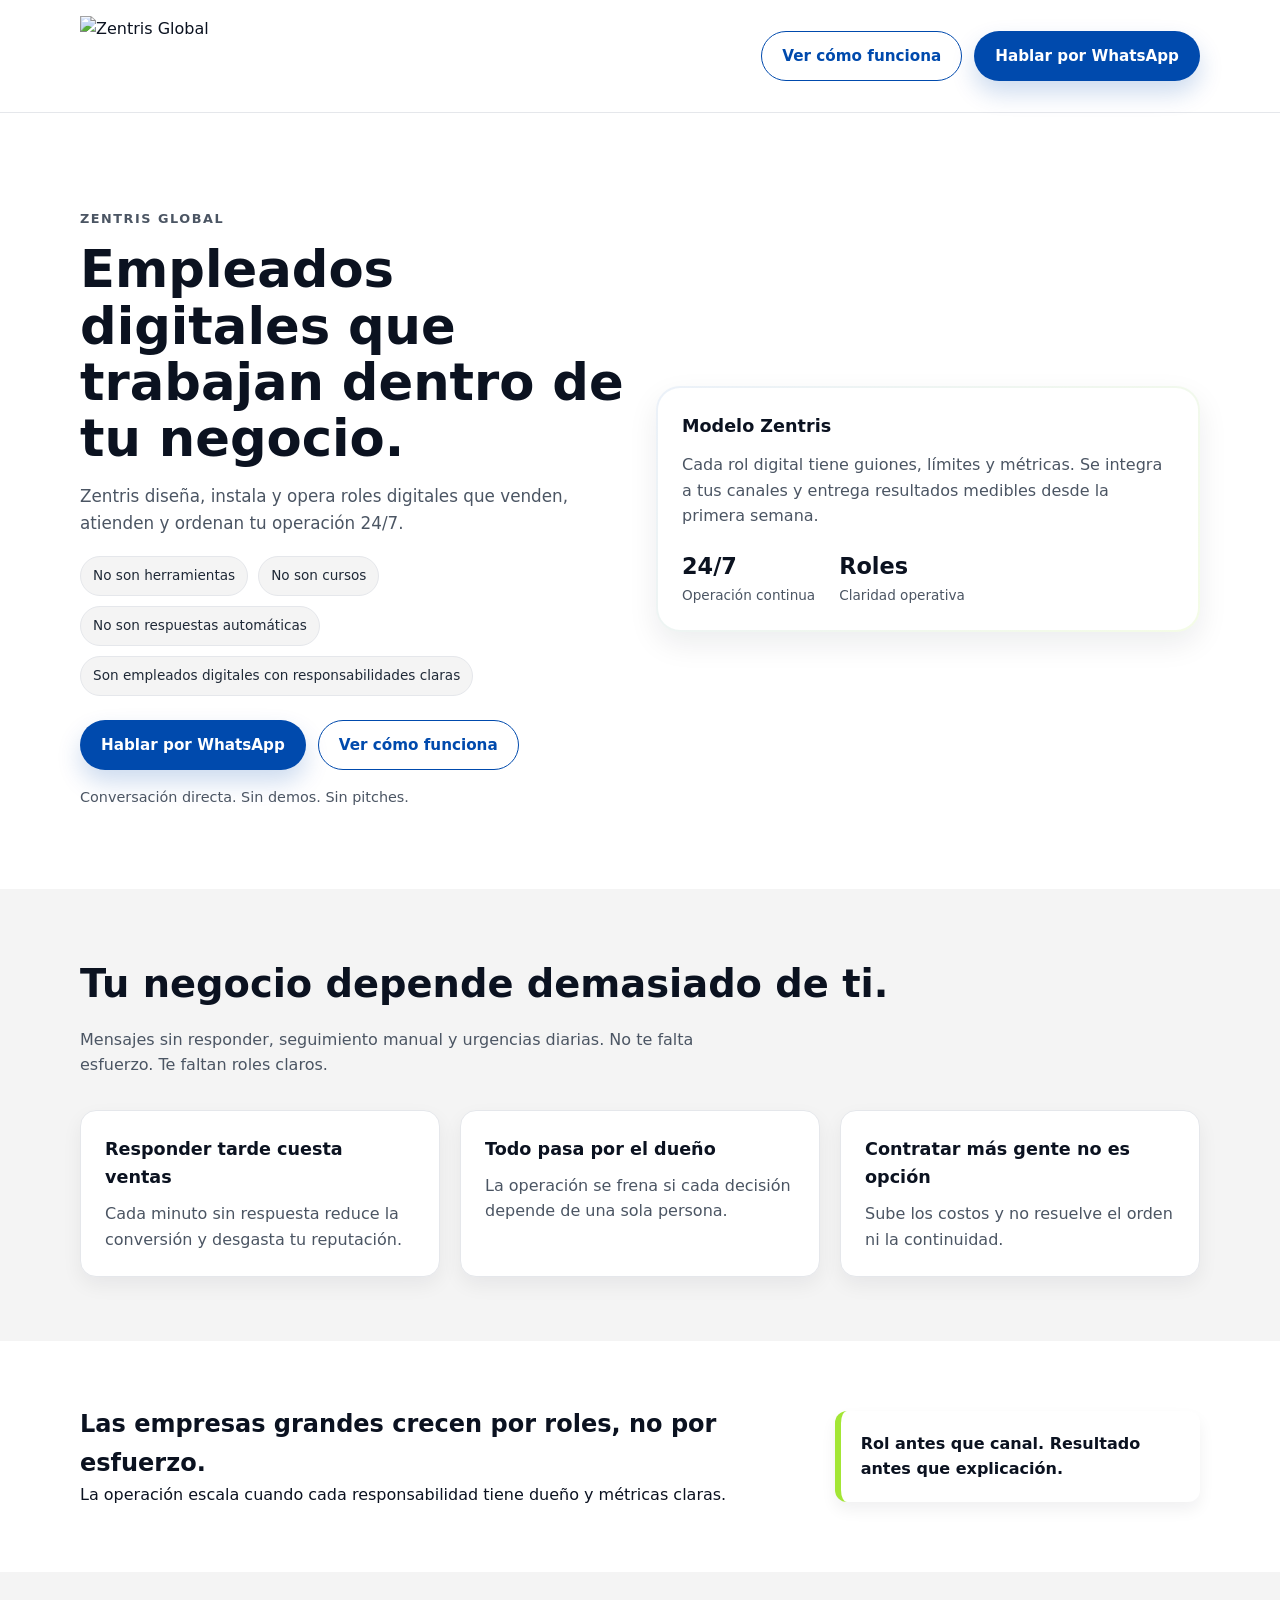
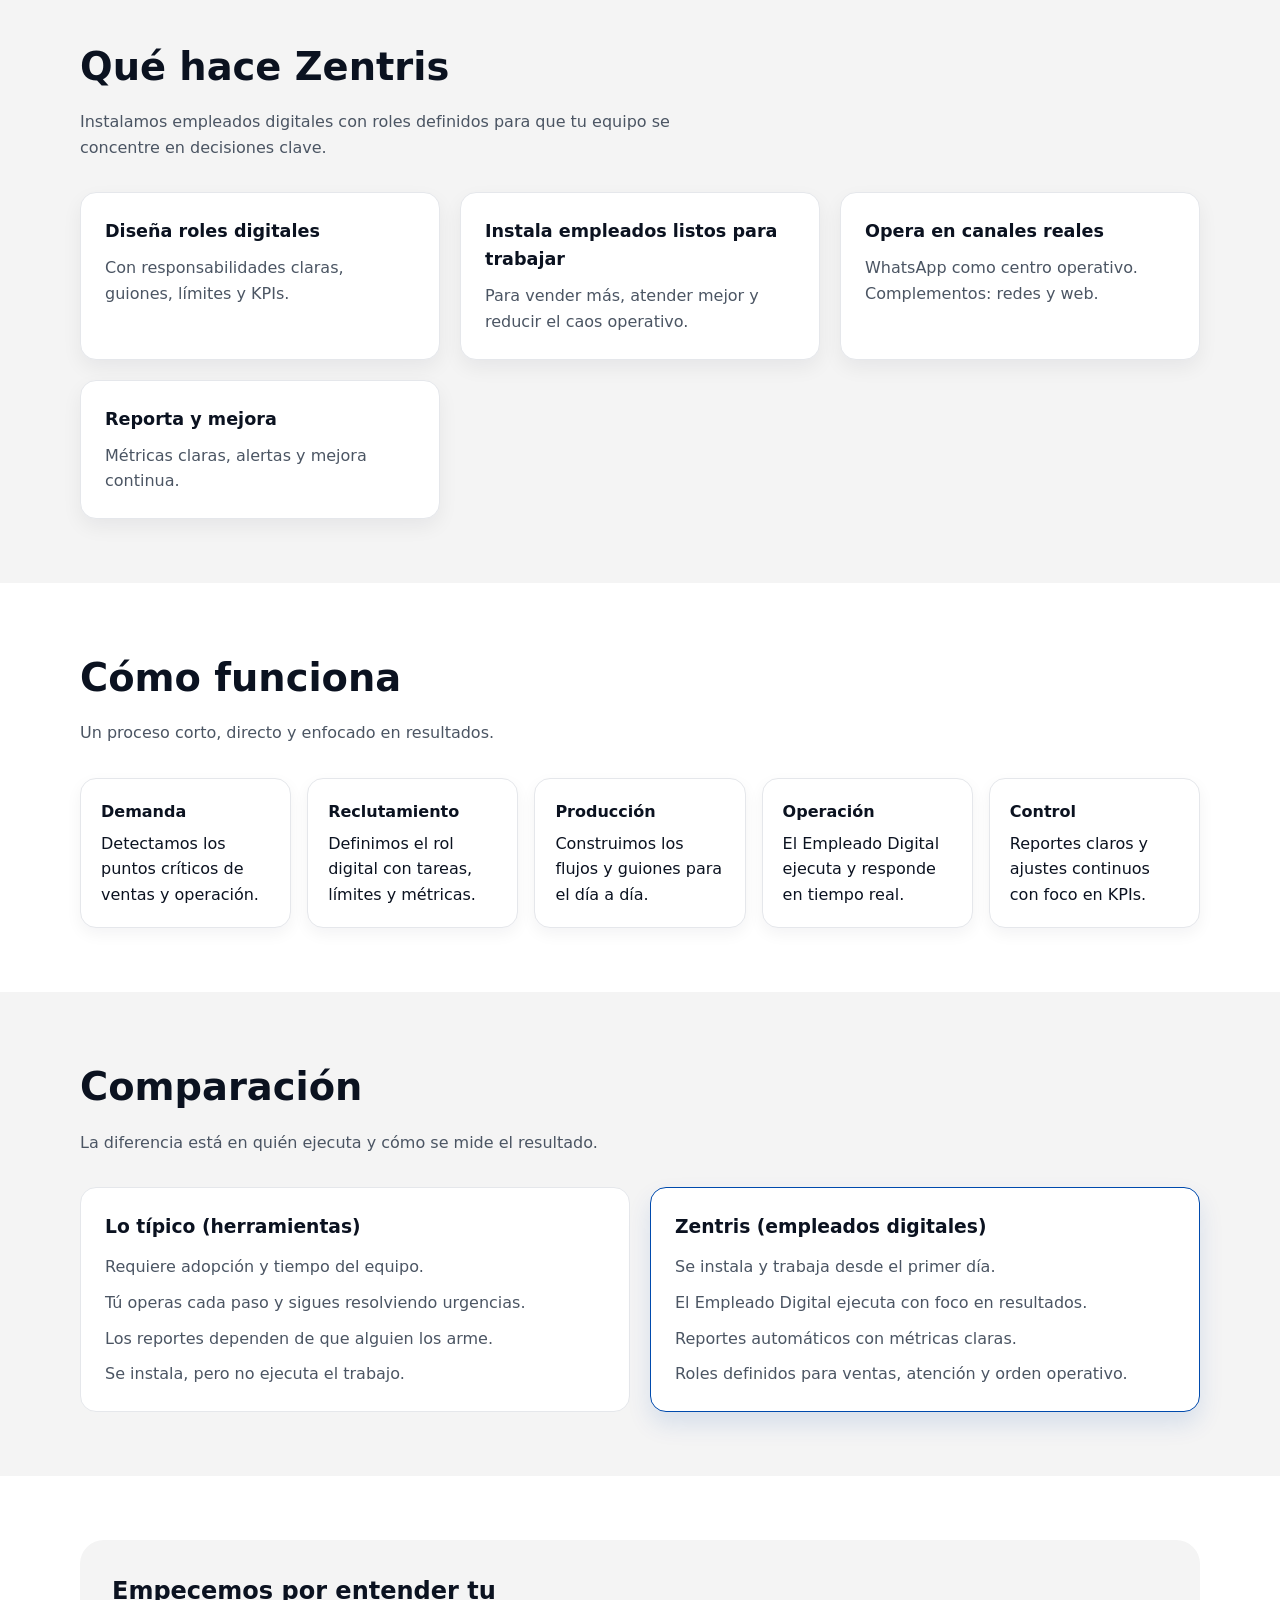
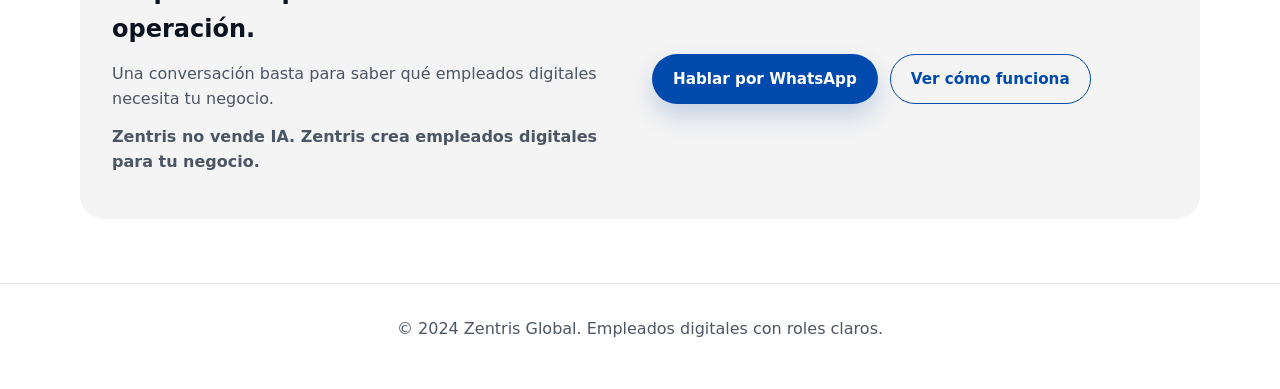
==== index.html @ ab5d2648 "Update Zentris Global logo" ====
<!DOCTYPE html>
<html lang="es">
<head>
  <meta charset="UTF-8" />
  <meta name="viewport" content="width=device-width, initial-scale=1" />
  <title>Zentris Global | Empleados digitales</title>
  <meta name="description" content="Zentris diseña, instala y opera empleados digitales con roles claros para vender, atender y ordenar tu operación." />
  <link rel="stylesheet" href="styles.css" />
</head>
<body>
  <header class="site-header">
    <div class="container header-inner">
      <a class="logo" href="#inicio" aria-label="Zentris Global">
        <img src="https://images.squarespace-cdn.com/content/67db47003b2759638a853168/6c1f1d40-27ed-4848-a0f7-2e9f02a9fe58/20250604_2045_Logotipo+Zentris+Global_simple_compose_01jwyzmycxfzzb3sx4z9j190cg.png?content-type=image%2Fpng" alt="Zentris Global" />
      </a>
      <nav class="header-actions" aria-label="Acciones principales">
        <a class="btn btn-outline" href="#flujo">Ver cómo funciona</a>
        <a class="btn btn-primary" href="https://wa.me/525645741746" target="_blank" rel="noreferrer">Hablar por WhatsApp</a>
      </nav>
    </div>
  </header>

  <main id="inicio">
    <section class="hero">
      <div class="container hero-grid">
        <div class="hero-copy">
          <p class="eyebrow">Zentris Global</p>
          <h1>Empleados digitales que trabajan dentro de tu negocio.</h1>
          <p class="lead">Zentris diseña, instala y opera roles digitales que venden, atienden y ordenan tu operación 24/7.</p>
          <div class="pill-group" role="list">
            <span class="pill" role="listitem">No son herramientas</span>
            <span class="pill" role="listitem">No son cursos</span>
            <span class="pill" role="listitem">No son respuestas automáticas</span>
            <span class="pill" role="listitem">Son empleados digitales con responsabilidades claras</span>
          </div>
          <div class="hero-actions">
            <a class="btn btn-primary" href="https://wa.me/525645741746" target="_blank" rel="noreferrer">Hablar por WhatsApp</a>
            <a class="btn btn-outline" href="#flujo">Ver cómo funciona</a>
          </div>
          <p class="micro">Conversación directa. Sin demos. Sin pitches.</p>
        </div>
        <div class="hero-card" aria-hidden="true">
          <div class="hero-card-inner">
            <p class="hero-card-title">Modelo Zentris</p>
            <p class="hero-card-text">Cada rol digital tiene guiones, límites y métricas. Se integra a tus canales y entrega resultados medibles desde la primera semana.</p>
            <div class="hero-card-metrics">
              <div>
                <span class="metric">24/7</span>
                <span class="metric-label">Operación continua</span>
              </div>
              <div>
                <span class="metric">Roles</span>
                <span class="metric-label">Claridad operativa</span>
              </div>
            </div>
          </div>
        </div>
      </div>
    </section>

    <section class="section section-muted">
      <div class="container">
        <div class="section-heading">
          <h2>Tu negocio depende demasiado de ti.</h2>
          <p>Mensajes sin responder, seguimiento manual y urgencias diarias. No te falta esfuerzo. Te faltan roles claros.</p>
        </div>
        <div class="card-grid">
          <article class="card">
            <h3>Responder tarde cuesta ventas</h3>
            <p>Cada minuto sin respuesta reduce la conversión y desgasta tu reputación.</p>
          </article>
          <article class="card">
            <h3>Todo pasa por el dueño</h3>
            <p>La operación se frena si cada decisión depende de una sola persona.</p>
          </article>
          <article class="card">
            <h3>Contratar más gente no es opción</h3>
            <p>Sube los costos y no resuelve el orden ni la continuidad.</p>
          </article>
        </div>
      </div>
    </section>

    <section class="section">
      <div class="container insight">
        <div>
          <h2>Las empresas grandes crecen por roles, no por esfuerzo.</h2>
          <p>La operación escala cuando cada responsabilidad tiene dueño y métricas claras.</p>
        </div>
        <aside class="callout">
          <p>Rol antes que canal. Resultado antes que explicación.</p>
        </aside>
      </div>
    </section>

    <section class="section section-muted">
      <div class="container">
        <div class="section-heading">
          <h2>Qué hace Zentris</h2>
          <p>Instalamos empleados digitales con roles definidos para que tu equipo se concentre en decisiones clave.</p>
        </div>
        <div class="card-grid">
          <article class="card">
            <h3>Diseña roles digitales</h3>
            <p>Con responsabilidades claras, guiones, límites y KPIs.</p>
          </article>
          <article class="card">
            <h3>Instala empleados listos para trabajar</h3>
            <p>Para vender más, atender mejor y reducir el caos operativo.</p>
          </article>
          <article class="card">
            <h3>Opera en canales reales</h3>
            <p>WhatsApp como centro operativo. Complementos: redes y web.</p>
          </article>
          <article class="card">
            <h3>Reporta y mejora</h3>
            <p>Métricas claras, alertas y mejora continua.</p>
          </article>
        </div>
      </div>
    </section>

    <section id="flujo" class="section">
      <div class="container">
        <div class="section-heading">
          <h2>Cómo funciona</h2>
          <p>Un proceso corto, directo y enfocado en resultados.</p>
        </div>
        <ol class="steps">
          <li>
            <span class="step-title">Demanda</span>
            <p>Detectamos los puntos críticos de ventas y operación.</p>
          </li>
          <li>
            <span class="step-title">Reclutamiento</span>
            <p>Definimos el rol digital con tareas, límites y métricas.</p>
          </li>
          <li>
            <span class="step-title">Producción</span>
            <p>Construimos los flujos y guiones para el día a día.</p>
          </li>
          <li>
            <span class="step-title">Operación</span>
            <p>El Empleado Digital ejecuta y responde en tiempo real.</p>
          </li>
          <li>
            <span class="step-title">Control</span>
            <p>Reportes claros y ajustes continuos con foco en KPIs.</p>
          </li>
        </ol>
      </div>
    </section>

    <section class="section section-muted">
      <div class="container">
        <div class="section-heading">
          <h2>Comparación</h2>
          <p>La diferencia está en quién ejecuta y cómo se mide el resultado.</p>
        </div>
        <div class="comparison">
          <div class="comparison-column">
            <h3>Lo típico (herramientas)</h3>
            <ul>
              <li>Requiere adopción y tiempo del equipo.</li>
              <li>Tú operas cada paso y sigues resolviendo urgencias.</li>
              <li>Los reportes dependen de que alguien los arme.</li>
              <li>Se instala, pero no ejecuta el trabajo.</li>
            </ul>
          </div>
          <div class="comparison-column highlighted">
            <h3>Zentris (empleados digitales)</h3>
            <ul>
              <li>Se instala y trabaja desde el primer día.</li>
              <li>El Empleado Digital ejecuta con foco en resultados.</li>
              <li>Reportes automáticos con métricas claras.</li>
              <li>Roles definidos para ventas, atención y orden operativo.</li>
            </ul>
          </div>
        </div>
      </div>
    </section>

    <section class="section final-cta">
      <div class="container">
        <div class="final-cta-inner">
          <div>
            <h2>Empecemos por entender tu operación.</h2>
            <p>Una conversación basta para saber qué empleados digitales necesita tu negocio.</p>
            <p class="master-phrase">Zentris no vende IA. Zentris crea empleados digitales para tu negocio.</p>
          </div>
          <div class="cta-actions">
            <a class="btn btn-primary" href="https://wa.me/525645741746" target="_blank" rel="noreferrer">Hablar por WhatsApp</a>
            <a class="btn btn-outline" href="#flujo">Ver cómo funciona</a>
          </div>
        </div>
      </div>
    </section>
  </main>

  <footer class="site-footer">
    <div class="container">
      <p>© 2024 Zentris Global. Empleados digitales con roles claros.</p>
    </div>
  </footer>
</body>
</html>
---- styles.css ----
:root {
  --blue: #004aad;
  --lime: #a3e635;
  --white: #ffffff;
  --gray: #f4f4f4;
  --text: #0b1220;
  --muted: #4b5563;
  --border: #e5e7eb;
  --shadow: 0 12px 30px rgba(15, 23, 42, 0.08);
}

* {
  box-sizing: border-box;
  margin: 0;
  padding: 0;
}

body {
  font-family: system-ui, -apple-system, "Segoe UI", sans-serif;
  color: var(--text);
  background: var(--white);
  line-height: 1.6;
}

a {
  color: inherit;
  text-decoration: none;
}

img {
  max-width: 100%;
  display: block;
}

.container {
  width: min(1120px, 90%);
  margin: 0 auto;
}

.site-header {
  background: var(--white);
  border-bottom: 1px solid var(--border);
  position: sticky;
  top: 0;
  z-index: 10;
}

.header-inner {
  display: flex;
  align-items: center;
  justify-content: space-between;
  gap: 16px;
  padding: 16px 0;
  flex-wrap: wrap;
}

.logo img {
  height: 52px;
  width: auto;
}

.header-actions {
  display: flex;
  flex-wrap: wrap;
  gap: 12px;
}

.btn {
  display: inline-flex;
  align-items: center;
  justify-content: center;
  min-height: 44px;
  padding: 12px 20px;
  border-radius: 999px;
  font-weight: 600;
  font-size: 0.95rem;
  transition: transform 0.2s ease, box-shadow 0.2s ease, background 0.2s ease, color 0.2s ease;
  border: 1px solid transparent;
}

.btn-primary {
  background: var(--blue);
  color: var(--white);
  box-shadow: 0 12px 24px rgba(0, 74, 173, 0.2);
}

.btn-primary:hover {
  transform: translateY(-1px);
  box-shadow: 0 16px 28px rgba(0, 74, 173, 0.24);
}

.btn-outline {
  border-color: var(--blue);
  color: var(--blue);
  background: transparent;
}

.btn-outline:hover {
  background: rgba(0, 74, 173, 0.08);
}

.btn:focus-visible {
  outline: 3px solid var(--lime);
  outline-offset: 3px;
}

.hero {
  padding: 72px 0 64px;
}

.hero-grid {
  display: grid;
  gap: 32px;
}

.eyebrow {
  text-transform: uppercase;
  font-size: 0.8rem;
  letter-spacing: 0.12em;
  color: var(--muted);
  margin-bottom: 12px;
  font-weight: 600;
}

.hero h1 {
  font-size: clamp(2rem, 4vw, 3.4rem);
  line-height: 1.1;
  margin-bottom: 16px;
}

.lead {
  font-size: 1.05rem;
  color: var(--muted);
  margin-bottom: 20px;
}

.pill-group {
  display: flex;
  flex-wrap: wrap;
  gap: 10px;
  margin-bottom: 24px;
}

.pill {
  padding: 8px 12px;
  background: var(--gray);
  border-radius: 999px;
  font-size: 0.85rem;
  color: #1f2937;
  border: 1px solid var(--border);
}

.hero-actions {
  display: flex;
  flex-wrap: wrap;
  gap: 12px;
  margin-bottom: 16px;
}

.micro {
  color: var(--muted);
  font-size: 0.9rem;
}

.hero-card {
  background: linear-gradient(135deg, rgba(0, 74, 173, 0.08), rgba(163, 230, 53, 0.12));
  border-radius: 24px;
  padding: 2px;
  box-shadow: var(--shadow);
}

.hero-card-inner {
  background: var(--white);
  border-radius: 22px;
  padding: 24px;
}

.hero-card-title {
  font-size: 1.1rem;
  font-weight: 700;
  margin-bottom: 12px;
}

.hero-card-text {
  color: var(--muted);
  margin-bottom: 20px;
}

.hero-card-metrics {
  display: flex;
  gap: 24px;
  flex-wrap: wrap;
}

.metric {
  font-size: 1.4rem;
  font-weight: 700;
}

.metric-label {
  display: block;
  color: var(--muted);
  font-size: 0.85rem;
}

.section {
  padding: 64px 0;
}

.section-muted {
  background: var(--gray);
}

.section-heading {
  margin-bottom: 32px;
}

.section-heading h2 {
  font-size: clamp(1.6rem, 3vw, 2.4rem);
  margin-bottom: 12px;
}

.section-heading p {
  color: var(--muted);
  max-width: 640px;
}

.card-grid {
  display: grid;
  gap: 20px;
}

.card {
  background: var(--white);
  border-radius: 16px;
  padding: 24px;
  border: 1px solid var(--border);
  box-shadow: 0 8px 20px rgba(15, 23, 42, 0.06);
}

.card h3 {
  margin-bottom: 10px;
  font-size: 1.1rem;
}

.card p {
  color: var(--muted);
}

.insight {
  display: grid;
  gap: 24px;
  align-items: center;
}

.callout {
  background: var(--white);
  border-left: 6px solid var(--lime);
  padding: 20px;
  border-radius: 12px;
  box-shadow: 0 8px 16px rgba(15, 23, 42, 0.06);
  font-weight: 600;
}

.steps {
  list-style: none;
  display: grid;
  gap: 16px;
  counter-reset: step;
}

.steps li {
  background: var(--white);
  border: 1px solid var(--border);
  border-radius: 16px;
  padding: 20px;
  box-shadow: 0 6px 16px rgba(15, 23, 42, 0.05);
}

.step-title {
  display: block;
  font-weight: 700;
  margin-bottom: 6px;
}

.comparison {
  display: grid;
  gap: 20px;
}

.comparison-column {
  background: var(--white);
  border-radius: 16px;
  padding: 24px;
  border: 1px solid var(--border);
}

.comparison-column.highlighted {
  border-color: var(--blue);
  box-shadow: 0 12px 24px rgba(0, 74, 173, 0.12);
}

.comparison-column h3 {
  margin-bottom: 12px;
}

.comparison-column ul {
  list-style: none;
  display: grid;
  gap: 10px;
  color: var(--muted);
}

.final-cta {
  background: var(--white);
}

.final-cta-inner {
  display: grid;
  gap: 24px;
  align-items: center;
  background: var(--gray);
  border-radius: 24px;
  padding: 32px;
}

.final-cta h2 {
  margin-bottom: 12px;
}

.final-cta p {
  color: var(--muted);
  margin-bottom: 12px;
}

.master-phrase {
  font-weight: 700;
  color: var(--text);
}

.cta-actions {
  display: flex;
  flex-wrap: wrap;
  gap: 12px;
}

.site-footer {
  padding: 32px 0 48px;
  text-align: center;
  color: var(--muted);
  border-top: 1px solid var(--border);
}

@media (min-width: 768px) {
  .hero-grid {
    grid-template-columns: repeat(2, minmax(0, 1fr));
    align-items: center;
  }

  .card-grid {
    grid-template-columns: repeat(3, minmax(0, 1fr));
  }

  .comparison {
    grid-template-columns: repeat(2, minmax(0, 1fr));
  }

  .insight {
    grid-template-columns: 2fr 1fr;
  }

  .steps {
    grid-template-columns: repeat(2, minmax(0, 1fr));
  }

  .final-cta-inner {
    grid-template-columns: repeat(2, minmax(0, 1fr));
  }
}

@media (min-width: 1024px) {
  .logo img {
    height: 80px;
  }

  .hero {
    padding: 96px 0 80px;
  }

  .steps {
    grid-template-columns: repeat(5, minmax(0, 1fr));
  }
}

@media (max-width: 480px) {
  .header-actions {
    width: 100%;
  }

  .header-actions .btn {
    flex: 1 1 160px;
  }
}
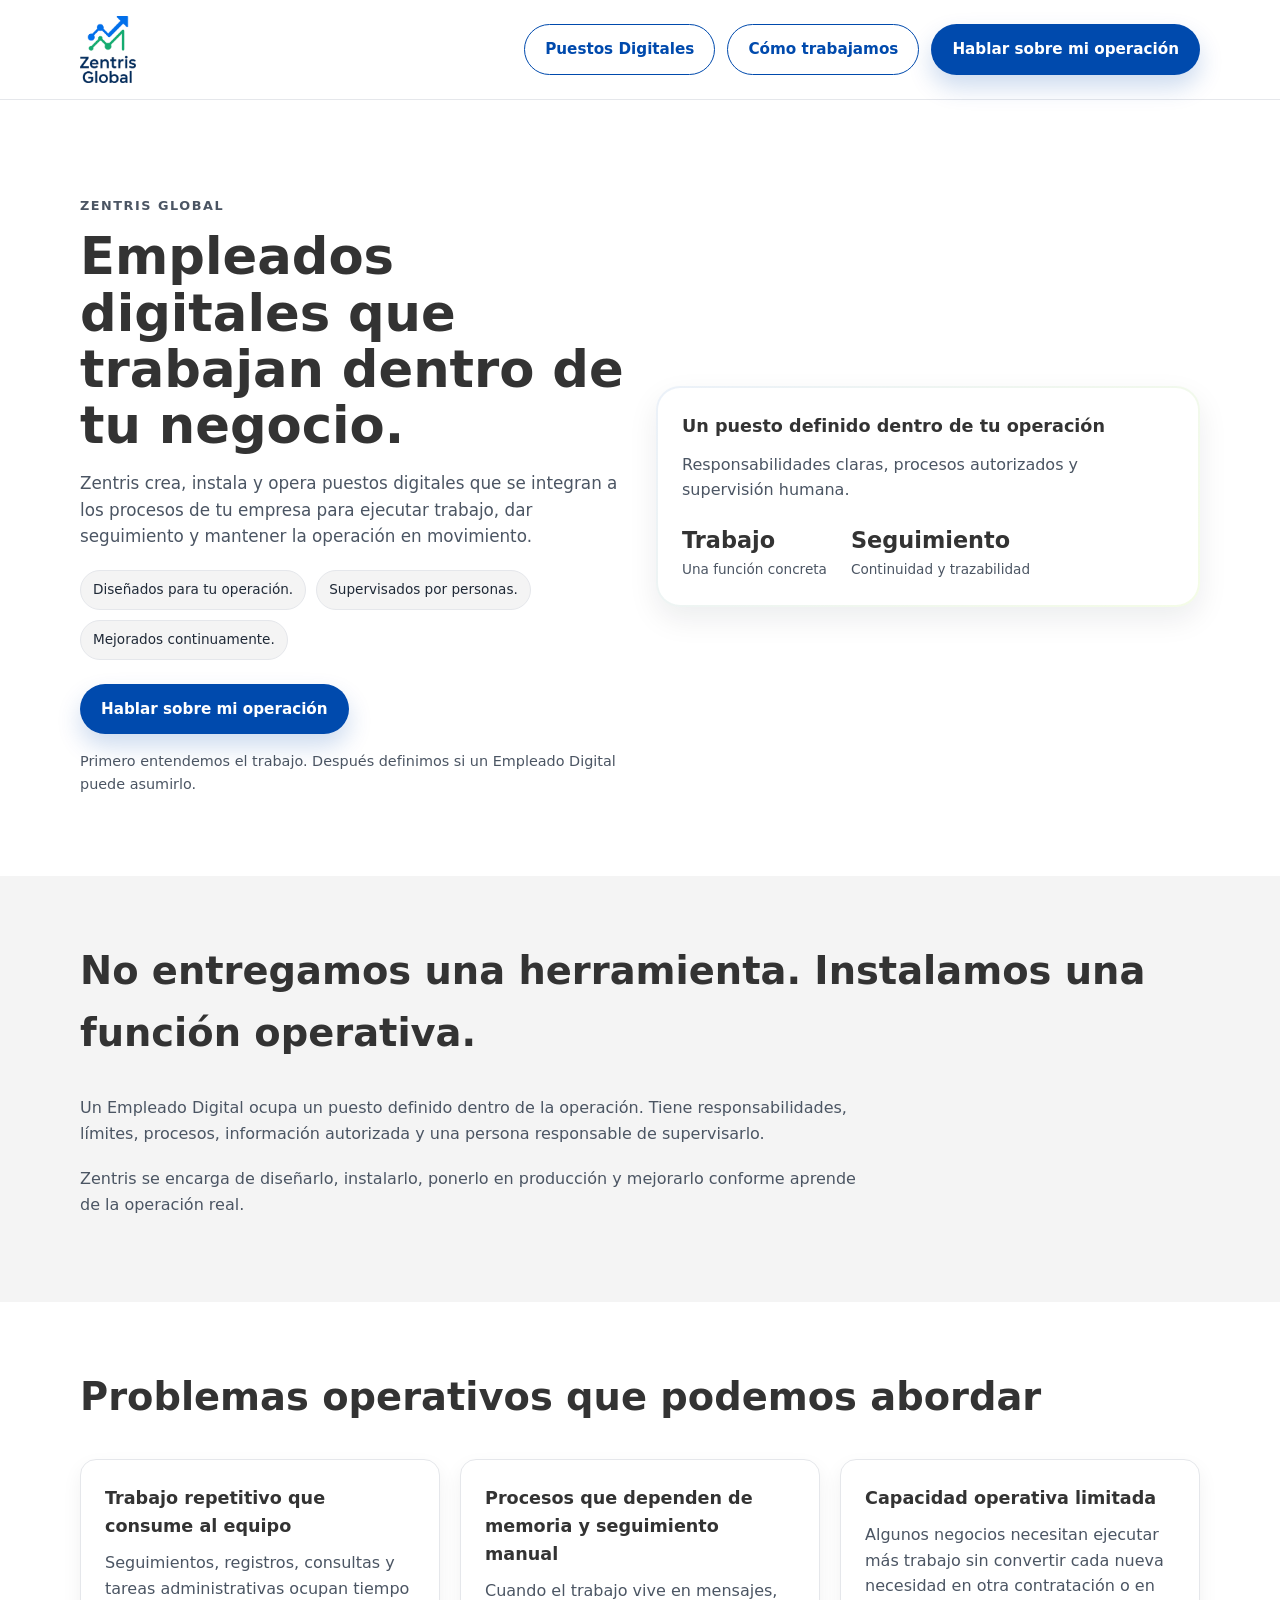
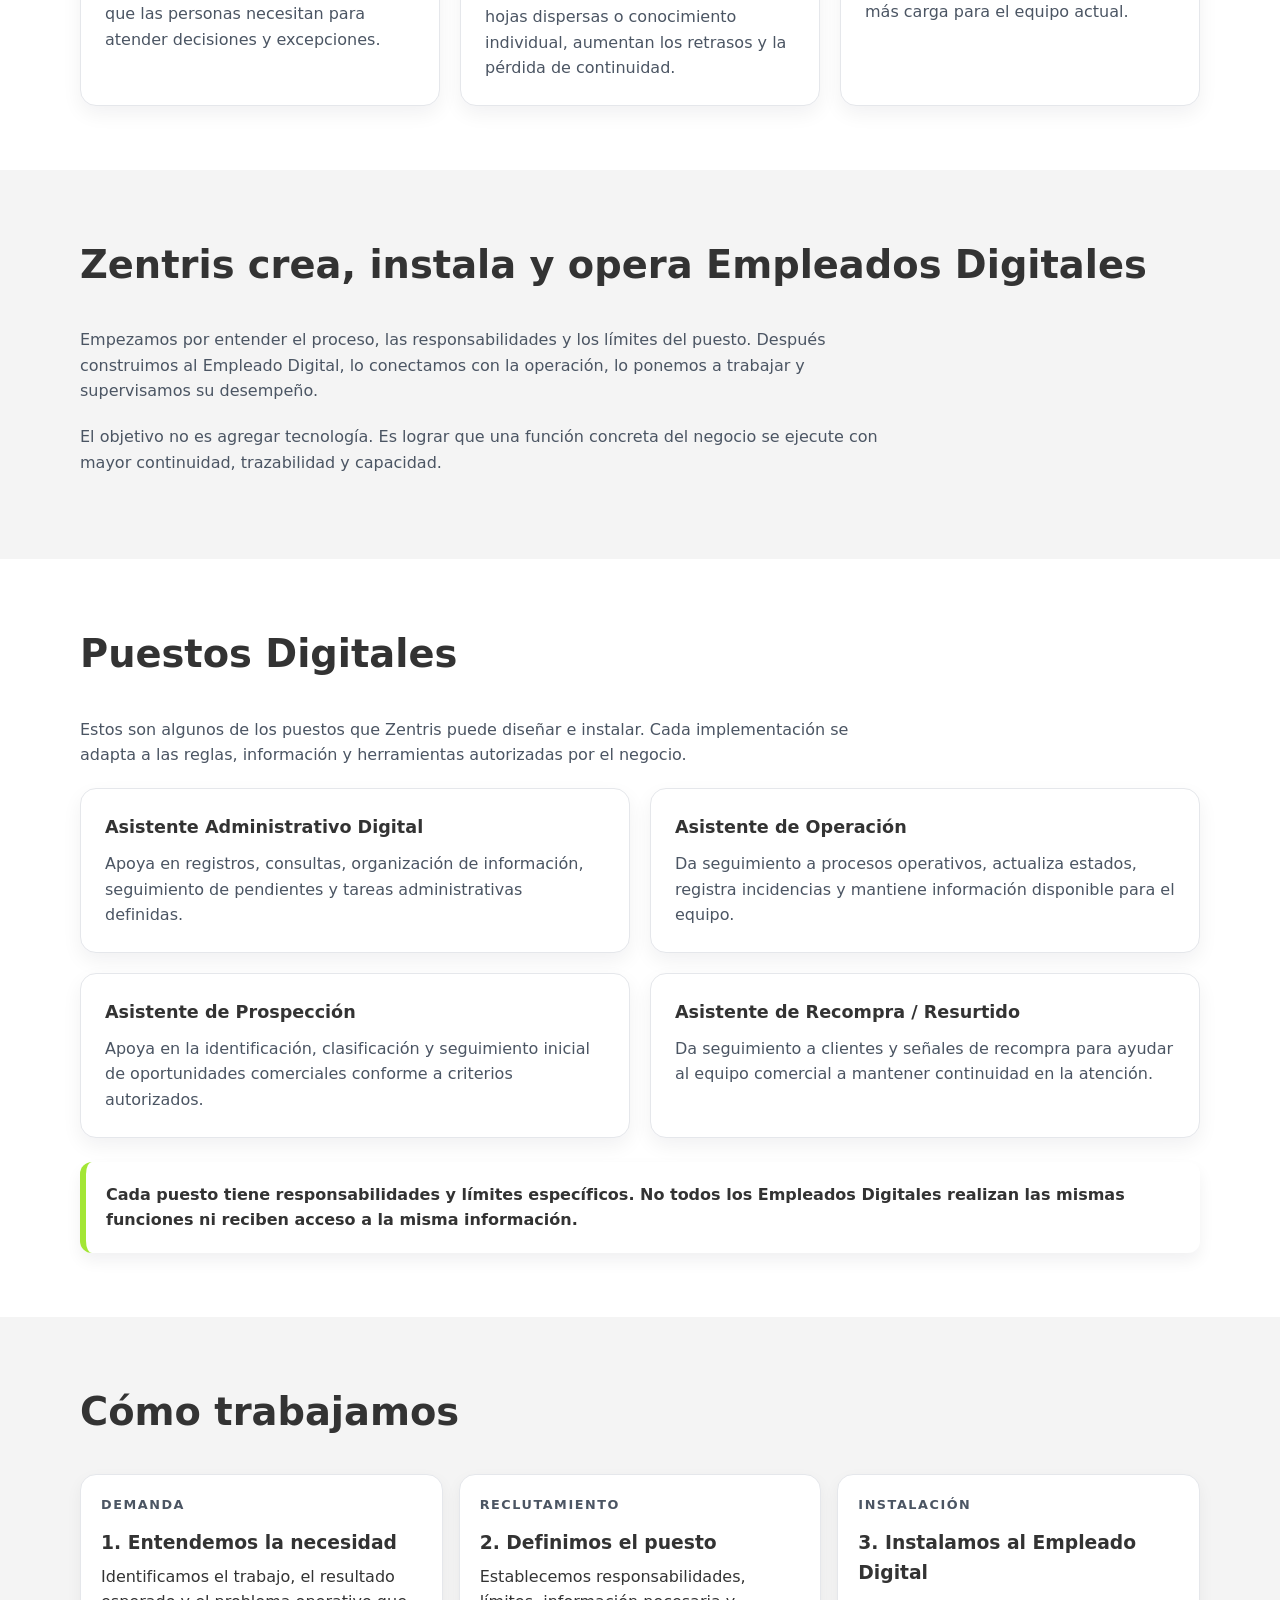
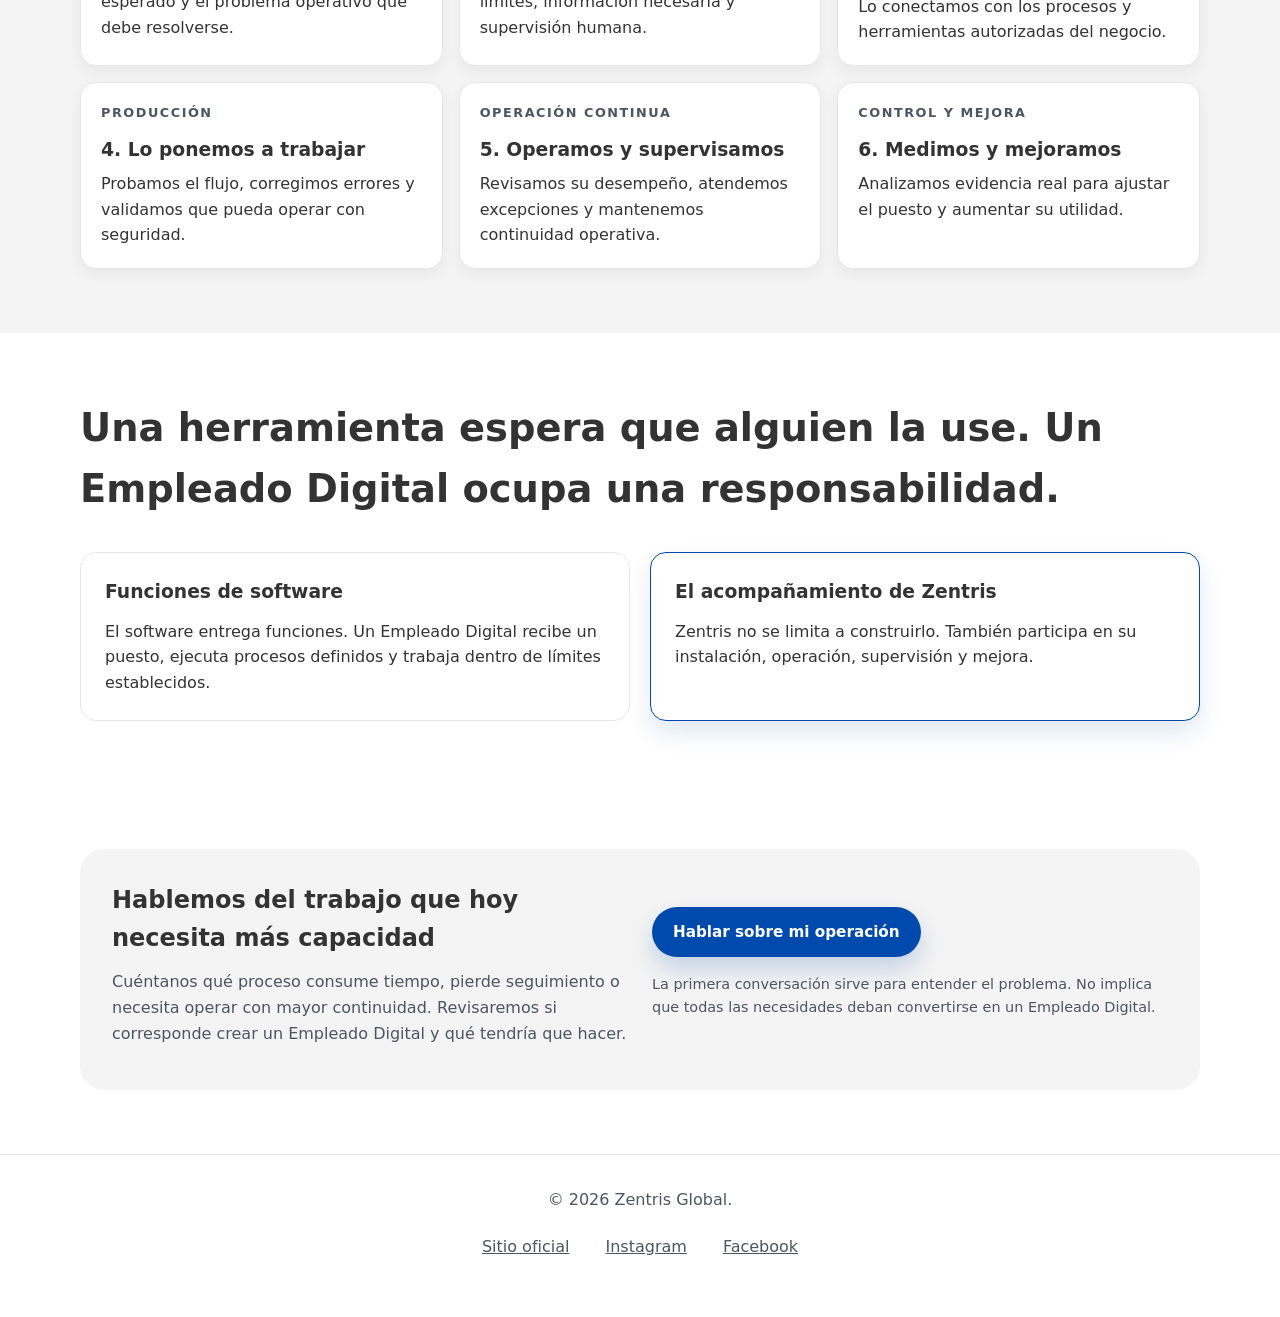
==== commit 50dfee24: "Improve Zentris Home messaging accessibility and technical SEO" ====
--- a/index.html
+++ b/index.html
@@ -1,206 +1,227 @@
 <!DOCTYPE html>
 <html lang="es">
-<head>
-  <meta charset="UTF-8" />
-  <meta name="viewport" content="width=device-width, initial-scale=1" />
-  <title>Zentris Global | Empleados digitales</title>
-  <meta name="description" content="Zentris diseña, instala y opera empleados digitales con roles claros para vender, atender y ordenar tu operación." />
-  <link rel="stylesheet" href="styles.css" />
-</head>
-<body>
-  <header class="site-header">
-    <div class="container header-inner">
-      <a class="logo" href="#inicio" aria-label="Zentris Global">
-        <img src="https://images.squarespace-cdn.com/content/67db47003b2759638a853168/6c1f1d40-27ed-4848-a0f7-2e9f02a9fe58/20250604_2045_Logotipo+Zentris+Global_simple_compose_01jwyzmycxfzzb3sx4z9j190cg.png?content-type=image%2Fpng" alt="Zentris Global" />
-      </a>
-      <nav class="header-actions" aria-label="Acciones principales">
-        <a class="btn btn-outline" href="#flujo">Ver cómo funciona</a>
-        <a class="btn btn-primary" href="https://wa.me/525645741746" target="_blank" rel="noreferrer">Hablar por WhatsApp</a>
-      </nav>
-    </div>
-  </header>
-
-  <main id="inicio">
-    <section class="hero">
-      <div class="container hero-grid">
-        <div class="hero-copy">
-          <p class="eyebrow">Zentris Global</p>
-          <h1>Empleados digitales que trabajan dentro de tu negocio.</h1>
-          <p class="lead">Zentris diseña, instala y opera roles digitales que venden, atienden y ordenan tu operación 24/7.</p>
-          <div class="pill-group" role="list">
-            <span class="pill" role="listitem">No son herramientas</span>
-            <span class="pill" role="listitem">No son cursos</span>
-            <span class="pill" role="listitem">No son respuestas automáticas</span>
-            <span class="pill" role="listitem">Son empleados digitales con responsabilidades claras</span>
-          </div>
-          <div class="hero-actions">
-            <a class="btn btn-primary" href="https://wa.me/525645741746" target="_blank" rel="noreferrer">Hablar por WhatsApp</a>
-            <a class="btn btn-outline" href="#flujo">Ver cómo funciona</a>
-          </div>
-          <p class="micro">Conversación directa. Sin demos. Sin pitches.</p>
-        </div>
-        <div class="hero-card" aria-hidden="true">
-          <div class="hero-card-inner">
-            <p class="hero-card-title">Modelo Zentris</p>
-            <p class="hero-card-text">Cada rol digital tiene guiones, límites y métricas. Se integra a tus canales y entrega resultados medibles desde la primera semana.</p>
-            <div class="hero-card-metrics">
-              <div>
-                <span class="metric">24/7</span>
-                <span class="metric-label">Operación continua</span>
+  <head>
+    <meta charset="UTF-8">
+    <meta name="viewport" content="width=device-width, initial-scale=1">
+    <title>Zentris Global | Empleados Digitales para negocios</title>
+    <meta name="description" content="Zentris crea, instala y opera Empleados Digitales que asumen funciones concretas dentro de negocios reales.">
+    <link rel="canonical" href="https://www.zentrisglobal.com/">
+    <meta property="og:type" content="website">
+    <meta property="og:locale" content="es_MX">
+    <meta property="og:site_name" content="Zentris Global">
+    <meta property="og:title" content="Zentris Global | Empleados Digitales para negocios">
+    <meta property="og:description" content="Zentris crea, instala y opera Empleados Digitales que asumen funciones concretas dentro de negocios reales.">
+    <meta property="og:url" content="https://www.zentrisglobal.com/">
+    <meta property="og:image" content="https://www.zentrisglobal.com/assets/social.png">
+    <meta property="og:image:alt" content="Zentris Global: Empleados Digitales para negocios">
+    <meta name="twitter:card" content="summary_large_image">
+    <meta name="twitter:title" content="Zentris Global | Empleados Digitales para negocios">
+    <meta name="twitter:description" content="Zentris crea, instala y opera Empleados Digitales que asumen funciones concretas dentro de negocios reales.">
+    <meta name="twitter:image" content="https://www.zentrisglobal.com/assets/social.png">
+    <meta name="twitter:image:alt" content="Zentris Global: Empleados Digitales para negocios">
+    <link rel="icon" type="image/png" sizes="64x64" href="/assets/favicon.png">
+    <link rel="stylesheet" href="/styles.css">
+    <script type="application/ld+json">{"@context": "https://schema.org", "@type": "Organization", "name": "Zentris Global", "url": "https://www.zentrisglobal.com/", "logo": "https://www.zentrisglobal.com/assets/logo.webp", "sameAs": ["https://www.instagram.com/zentris_global", "https://www.facebook.com/profile.php?id=61575353609454"]}</script>
+  </head>
+  <body>
+    <a class="skip-link" href="#inicio">Saltar al contenido principal</a>
+    <header class="site-header">
+      <div class="container header-inner">
+        <a class="logo" href="/#inicio">
+          <img src="/assets/logo.webp" alt="Zentris Global — inicio" height="381" width="320">
+        </a>
+        <nav class="header-actions" aria-label="Navegación principal">
+          <a class="btn btn-outline" href="/#puestos">Puestos Digitales</a>
+          <a class="btn btn-outline" href="/#flujo">Cómo trabajamos</a>
+          <a class="btn btn-primary" href="https://wa.me/525645741746">Hablar sobre mi operación</a>
+        </nav>
+      </div>
+    </header>
+    <main id="inicio" tabindex="-1">
+      <section class="hero">
+        <div class="container hero-grid">
+          <div class="hero-copy">
+            <p class="eyebrow">Zentris Global</p>
+            <h1>Empleados digitales que trabajan dentro de tu negocio.</h1>
+            <p class="lead">Zentris crea, instala y opera puestos digitales que se integran a los procesos de tu empresa para ejecutar trabajo, dar seguimiento y mantener la operación en movimiento.</p>
+            <ul class="pill-group">
+              <li class="pill">Diseñados para tu operación.</li>
+              <li class="pill">Supervisados por personas.</li>
+              <li class="pill">Mejorados continuamente.</li>
+            </ul>
+            <div class="hero-actions">
+              <a class="btn btn-primary" href="https://wa.me/525645741746">Hablar sobre mi operación</a>
+            </div>
+            <p class="micro">Primero entendemos el trabajo. Después definimos si un Empleado Digital puede asumirlo.</p>
+          </div>
+          <div class="hero-card">
+            <div class="hero-card-inner">
+              <h2 class="hero-card-title">Un puesto definido dentro de tu operación</h2>
+              <p class="hero-card-text">Responsabilidades claras, procesos autorizados y supervisión humana.</p>
+              <div class="hero-card-metrics">
+                <div>
+                  <span class="metric">Trabajo</span>
+                  <span class="metric-label">Una función concreta</span>
+                </div>
+                <div>
+                  <span class="metric">Seguimiento</span>
+                  <span class="metric-label">Continuidad y trazabilidad</span>
+                </div>
               </div>
-              <div>
-                <span class="metric">Roles</span>
-                <span class="metric-label">Claridad operativa</span>
-              </div>
-            </div>
-          </div>
-        </div>
+            </div>
+          </div>
+        </div>
+      </section>
+      <section class="section section-muted">
+        <div class="container">
+          <div class="section-heading">
+            <h2>No entregamos una herramienta. Instalamos una función operativa.</h2>
+          </div>
+          <p>Un Empleado Digital ocupa un puesto definido dentro de la operación. Tiene responsabilidades, límites, procesos, información autorizada y una persona responsable de supervisarlo.</p>
+          <p>Zentris se encarga de diseñarlo, instalarlo, ponerlo en producción y mejorarlo conforme aprende de la operación real.</p>
+        </div>
+      </section>
+      <section class="section">
+        <div class="container">
+          <div class="section-heading">
+            <h2>Problemas operativos que podemos abordar</h2>
+          </div>
+          <div class="card-grid">
+            <article class="card">
+              <h3>Trabajo repetitivo que consume al equipo</h3>
+              <p>Seguimientos, registros, consultas y tareas administrativas ocupan tiempo que las personas necesitan para atender decisiones y excepciones.</p>
+            </article>
+            <article class="card">
+              <h3>Procesos que dependen de memoria y seguimiento manual</h3>
+              <p>Cuando el trabajo vive en mensajes, hojas dispersas o conocimiento individual, aumentan los retrasos y la pérdida de continuidad.</p>
+            </article>
+            <article class="card">
+              <h3>Capacidad operativa limitada</h3>
+              <p>Algunos negocios necesitan ejecutar más trabajo sin convertir cada nueva necesidad en otra contratación o en más carga para el equipo actual.</p>
+            </article>
+          </div>
+        </div>
+      </section>
+      <section class="section section-muted">
+        <div class="container">
+          <div class="section-heading">
+            <h2>Zentris crea, instala y opera Empleados Digitales</h2>
+          </div>
+          <p>Empezamos por entender el proceso, las responsabilidades y los límites del puesto. Después construimos al Empleado Digital, lo conectamos con la operación, lo ponemos a trabajar y supervisamos su desempeño.</p>
+          <p>El objetivo no es agregar tecnología. Es lograr que una función concreta del negocio se ejecute con mayor continuidad, trazabilidad y capacidad.</p>
+        </div>
+      </section>
+      <section id="puestos" class="section">
+        <div class="container">
+          <div class="section-heading">
+            <h2>Puestos Digitales</h2>
+          </div>
+          <p class="section-intro">Estos son algunos de los puestos que Zentris puede diseñar e instalar. Cada implementación se adapta a las reglas, información y herramientas autorizadas por el negocio.</p>
+          <div class="card-grid">
+            <article class="card">
+              <h3>Asistente Administrativo Digital</h3>
+              <p>Apoya en registros, consultas, organización de información, seguimiento de pendientes y tareas administrativas definidas.</p>
+            </article>
+            <article class="card">
+              <h3>Asistente de Operación</h3>
+              <p>Da seguimiento a procesos operativos, actualiza estados, registra incidencias y mantiene información disponible para el equipo.</p>
+            </article>
+            <article class="card">
+              <h3>Asistente de Prospección</h3>
+              <p>Apoya en la identificación, clasificación y seguimiento inicial de oportunidades comerciales conforme a criterios autorizados.</p>
+            </article>
+            <article class="card">
+              <h3>Asistente de Recompra / Resurtido</h3>
+              <p>Da seguimiento a clientes y señales de recompra para ayudar al equipo comercial a mantener continuidad en la atención.</p>
+            </article>
+          </div>
+          <aside class="callout role-note">
+            <p>Cada puesto tiene responsabilidades y límites específicos. No todos los Empleados Digitales realizan las mismas funciones ni reciben acceso a la misma información.</p>
+          </aside>
+        </div>
+      </section>
+      <section id="flujo" class="section section-muted">
+        <div class="container">
+          <div class="section-heading">
+            <h2>Cómo trabajamos</h2>
+          </div>
+          <ol class="steps">
+            <li>
+              <p class="eyebrow">Demanda</p>
+              <h3 class="step-title">1. Entendemos la necesidad</h3>
+              <p>Identificamos el trabajo, el resultado esperado y el problema operativo que debe resolverse.</p>
+            </li>
+            <li>
+              <p class="eyebrow">Reclutamiento</p>
+              <h3 class="step-title">2. Definimos el puesto</h3>
+              <p>Establecemos responsabilidades, límites, información necesaria y supervisión humana.</p>
+            </li>
+            <li>
+              <p class="eyebrow">Instalación</p>
+              <h3 class="step-title">3. Instalamos al Empleado Digital</h3>
+              <p>Lo conectamos con los procesos y herramientas autorizadas del negocio.</p>
+            </li>
+            <li>
+              <p class="eyebrow">Producción</p>
+              <h3 class="step-title">4. Lo ponemos a trabajar</h3>
+              <p>Probamos el flujo, corregimos errores y validamos que pueda operar con seguridad.</p>
+            </li>
+            <li>
+              <p class="eyebrow">Operación continua</p>
+              <h3 class="step-title">5. Operamos y supervisamos</h3>
+              <p>Revisamos su desempeño, atendemos excepciones y mantenemos continuidad operativa.</p>
+            </li>
+            <li>
+              <p class="eyebrow">Control y mejora</p>
+              <h3 class="step-title">6. Medimos y mejoramos</h3>
+              <p>Analizamos evidencia real para ajustar el puesto y aumentar su utilidad.</p>
+            </li>
+          </ol>
+        </div>
+      </section>
+      <section class="section">
+        <div class="container">
+          <div class="section-heading">
+            <h2>Una herramienta espera que alguien la use. Un Empleado Digital ocupa una responsabilidad.</h2>
+          </div>
+          <div class="comparison">
+            <div class="comparison-column">
+              <h3>Funciones de software</h3>
+              <p>El software entrega funciones. Un Empleado Digital recibe un puesto, ejecuta procesos definidos y trabaja dentro de límites establecidos.</p>
+            </div>
+            <div class="comparison-column highlighted">
+              <h3>El acompañamiento de Zentris</h3>
+              <p>Zentris no se limita a construirlo. También participa en su instalación, operación, supervisión y mejora.</p>
+            </div>
+          </div>
+        </div>
+      </section>
+      <section class="section final-cta" id="contacto">
+        <div class="container">
+          <div class="final-cta-inner">
+            <div>
+              <h2>Hablemos del trabajo que hoy necesita más capacidad</h2>
+              <p>Cuéntanos qué proceso consume tiempo, pierde seguimiento o necesita operar con mayor continuidad. Revisaremos si corresponde crear un Empleado Digital y qué tendría que hacer.</p>
+            </div>
+            <div>
+              <a class="btn btn-primary" href="https://wa.me/525645741746">Hablar sobre mi operación</a>
+              <p class="micro">La primera conversación sirve para entender el problema. No implica que todas las necesidades deban convertirse en un Empleado Digital.</p>
+            </div>
+          </div>
+        </div>
+      </section>
+    </main>
+    <footer class="site-footer">
+      <div class="container">
+        <p>© <span id="year">2026</span> Zentris Global.</p>
+        <nav class="footer-links" aria-label="Canales oficiales">
+          <a href="https://www.zentrisglobal.com/">Sitio oficial</a>
+          <a href="https://www.instagram.com/zentris_global">Instagram</a>
+          <a href="https://www.facebook.com/profile.php?id=61575353609454">Facebook</a>
+        </nav>
       </div>
-    </section>
-
-    <section class="section section-muted">
-      <div class="container">
-        <div class="section-heading">
-          <h2>Tu negocio depende demasiado de ti.</h2>
-          <p>Mensajes sin responder, seguimiento manual y urgencias diarias. No te falta esfuerzo. Te faltan roles claros.</p>
-        </div>
-        <div class="card-grid">
-          <article class="card">
-            <h3>Responder tarde cuesta ventas</h3>
-            <p>Cada minuto sin respuesta reduce la conversión y desgasta tu reputación.</p>
-          </article>
-          <article class="card">
-            <h3>Todo pasa por el dueño</h3>
-            <p>La operación se frena si cada decisión depende de una sola persona.</p>
-          </article>
-          <article class="card">
-            <h3>Contratar más gente no es opción</h3>
-            <p>Sube los costos y no resuelve el orden ni la continuidad.</p>
-          </article>
-        </div>
-      </div>
-    </section>
-
-    <section class="section">
-      <div class="container insight">
-        <div>
-          <h2>Las empresas grandes crecen por roles, no por esfuerzo.</h2>
-          <p>La operación escala cuando cada responsabilidad tiene dueño y métricas claras.</p>
-        </div>
-        <aside class="callout">
-          <p>Rol antes que canal. Resultado antes que explicación.</p>
-        </aside>
-      </div>
-    </section>
-
-    <section class="section section-muted">
-      <div class="container">
-        <div class="section-heading">
-          <h2>Qué hace Zentris</h2>
-          <p>Instalamos empleados digitales con roles definidos para que tu equipo se concentre en decisiones clave.</p>
-        </div>
-        <div class="card-grid">
-          <article class="card">
-            <h3>Diseña roles digitales</h3>
-            <p>Con responsabilidades claras, guiones, límites y KPIs.</p>
-          </article>
-          <article class="card">
-            <h3>Instala empleados listos para trabajar</h3>
-            <p>Para vender más, atender mejor y reducir el caos operativo.</p>
-          </article>
-          <article class="card">
-            <h3>Opera en canales reales</h3>
-            <p>WhatsApp como centro operativo. Complementos: redes y web.</p>
-          </article>
-          <article class="card">
-            <h3>Reporta y mejora</h3>
-            <p>Métricas claras, alertas y mejora continua.</p>
-          </article>
-        </div>
-      </div>
-    </section>
-
-    <section id="flujo" class="section">
-      <div class="container">
-        <div class="section-heading">
-          <h2>Cómo funciona</h2>
-          <p>Un proceso corto, directo y enfocado en resultados.</p>
-        </div>
-        <ol class="steps">
-          <li>
-            <span class="step-title">Demanda</span>
-            <p>Detectamos los puntos críticos de ventas y operación.</p>
-          </li>
-          <li>
-            <span class="step-title">Reclutamiento</span>
-            <p>Definimos el rol digital con tareas, límites y métricas.</p>
-          </li>
-          <li>
-            <span class="step-title">Producción</span>
-            <p>Construimos los flujos y guiones para el día a día.</p>
-          </li>
-          <li>
-            <span class="step-title">Operación</span>
-            <p>El Empleado Digital ejecuta y responde en tiempo real.</p>
-          </li>
-          <li>
-            <span class="step-title">Control</span>
-            <p>Reportes claros y ajustes continuos con foco en KPIs.</p>
-          </li>
-        </ol>
-      </div>
-    </section>
-
-    <section class="section section-muted">
-      <div class="container">
-        <div class="section-heading">
-          <h2>Comparación</h2>
-          <p>La diferencia está en quién ejecuta y cómo se mide el resultado.</p>
-        </div>
-        <div class="comparison">
-          <div class="comparison-column">
-            <h3>Lo típico (herramientas)</h3>
-            <ul>
-              <li>Requiere adopción y tiempo del equipo.</li>
-              <li>Tú operas cada paso y sigues resolviendo urgencias.</li>
-              <li>Los reportes dependen de que alguien los arme.</li>
-              <li>Se instala, pero no ejecuta el trabajo.</li>
-            </ul>
-          </div>
-          <div class="comparison-column highlighted">
-            <h3>Zentris (empleados digitales)</h3>
-            <ul>
-              <li>Se instala y trabaja desde el primer día.</li>
-              <li>El Empleado Digital ejecuta con foco en resultados.</li>
-              <li>Reportes automáticos con métricas claras.</li>
-              <li>Roles definidos para ventas, atención y orden operativo.</li>
-            </ul>
-          </div>
-        </div>
-      </div>
-    </section>
-
-    <section class="section final-cta">
-      <div class="container">
-        <div class="final-cta-inner">
-          <div>
-            <h2>Empecemos por entender tu operación.</h2>
-            <p>Una conversación basta para saber qué empleados digitales necesita tu negocio.</p>
-            <p class="master-phrase">Zentris no vende IA. Zentris crea empleados digitales para tu negocio.</p>
-          </div>
-          <div class="cta-actions">
-            <a class="btn btn-primary" href="https://wa.me/525645741746" target="_blank" rel="noreferrer">Hablar por WhatsApp</a>
-            <a class="btn btn-outline" href="#flujo">Ver cómo funciona</a>
-          </div>
-        </div>
-      </div>
-    </section>
-  </main>
-
-  <footer class="site-footer">
-    <div class="container">
-      <p>© 2024 Zentris Global. Empleados digitales con roles claros.</p>
-    </div>
-  </footer>
-</body>
+    </footer>
+    <script src="/year.js" defer>
+    </script>
+  </body>
 </html>
--- a/styles.css
+++ b/styles.css
@@ -3,7 +3,7 @@
   --lime: #a3e635;
   --white: #ffffff;
   --gray: #f4f4f4;
-  --text: #0b1220;
+  --text: #333333;
   --muted: #4b5563;
   --border: #e5e7eb;
   --shadow: 0 12px 30px rgba(15, 23, 42, 0.08);
@@ -388,7 +388,7 @@
   }
 
   .steps {
-    grid-template-columns: repeat(5, minmax(0, 1fr));
+    grid-template-columns: repeat(3, minmax(0, 1fr));
   }
 }
 
@@ -401,3 +401,24 @@
     flex: 1 1 160px;
   }
 }
+
+/* Keyboard access and mobile layout keep the existing visual system. */
+:focus-visible { outline: 3px solid var(--blue); outline-offset: 4px; }
+.btn:focus-visible { outline-color: var(--blue); }
+.skip-link { position: fixed; top: 8px; left: 8px; z-index: 20; padding: 12px 20px; background: var(--blue); color: white; transform: translateY(-150%); }
+.skip-link:focus { transform: translateY(0); }
+main:focus { outline: none; }
+section[id], main[id] { scroll-margin-top: 160px; }
+.pill-group { list-style: none; }
+.section .container > p { max-width: 800px; margin-bottom: 20px; color: var(--muted); }
+.section-intro { margin-bottom: 24px; }
+.role-note { margin-top: 24px; }
+.footer-links { display: flex; flex-wrap: wrap; justify-content: center; gap: 12px; margin-top: 12px; }
+.footer-links a { display: inline-flex; align-items: center; min-height: 44px; padding: 8px 12px; text-decoration: underline; }
+.logo { min-height: 44px; display: inline-flex; align-items: center; }
+.logo img { object-fit: contain; width: auto; height: 67px; }
+h1, h2, h3 { overflow-wrap: anywhere; }
+.final-cta .micro { margin-top: 16px; }
+@media (max-width: 767px) { .site-header { position: static; } section[id], main[id] { scroll-margin-top: 16px; } .header-actions { width: 100%; } .header-actions .btn { flex: 1 1 150px; } .final-cta-inner { padding: 24px; } }
+@media (min-width: 768px) { #puestos .card-grid { grid-template-columns: repeat(2, minmax(0, 1fr)); } }
+@media (prefers-reduced-motion: reduce) { *, *::before, *::after { transition: none !important; animation: none !important; scroll-behavior: auto !important; } }
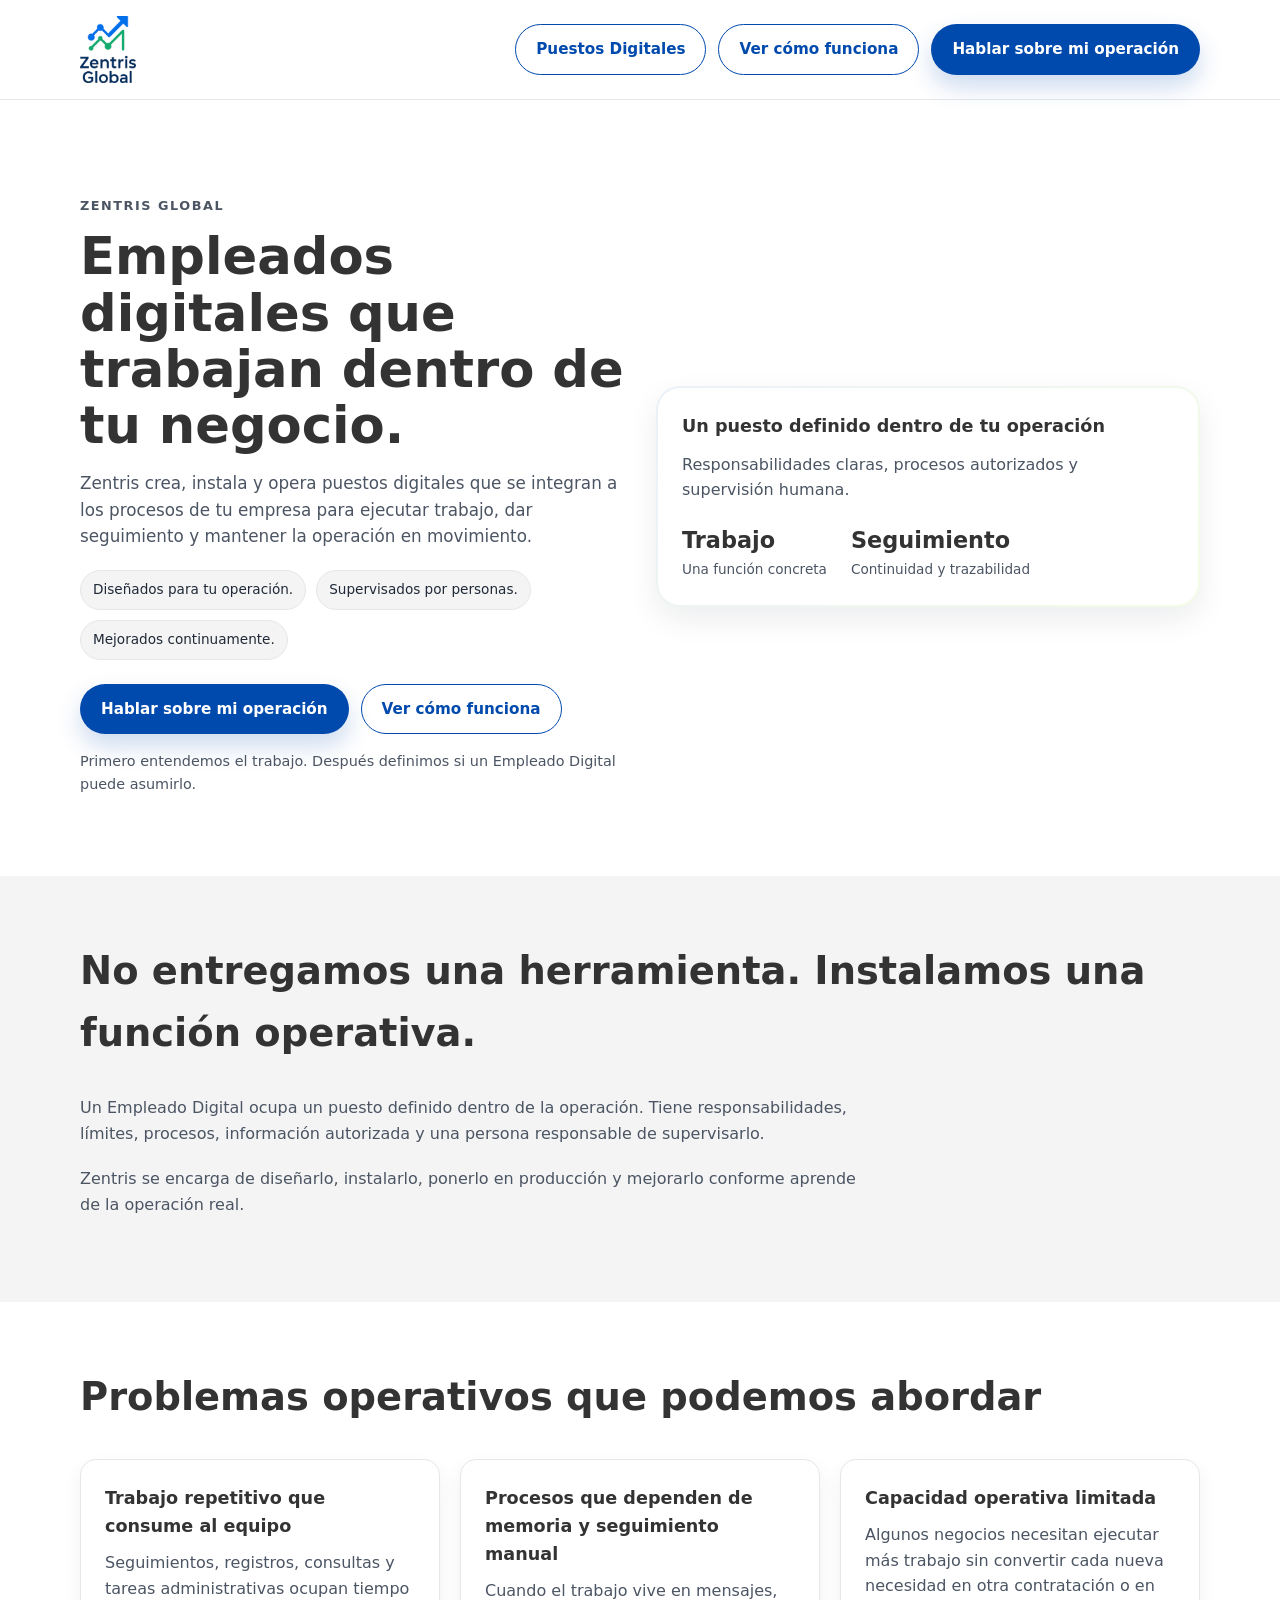
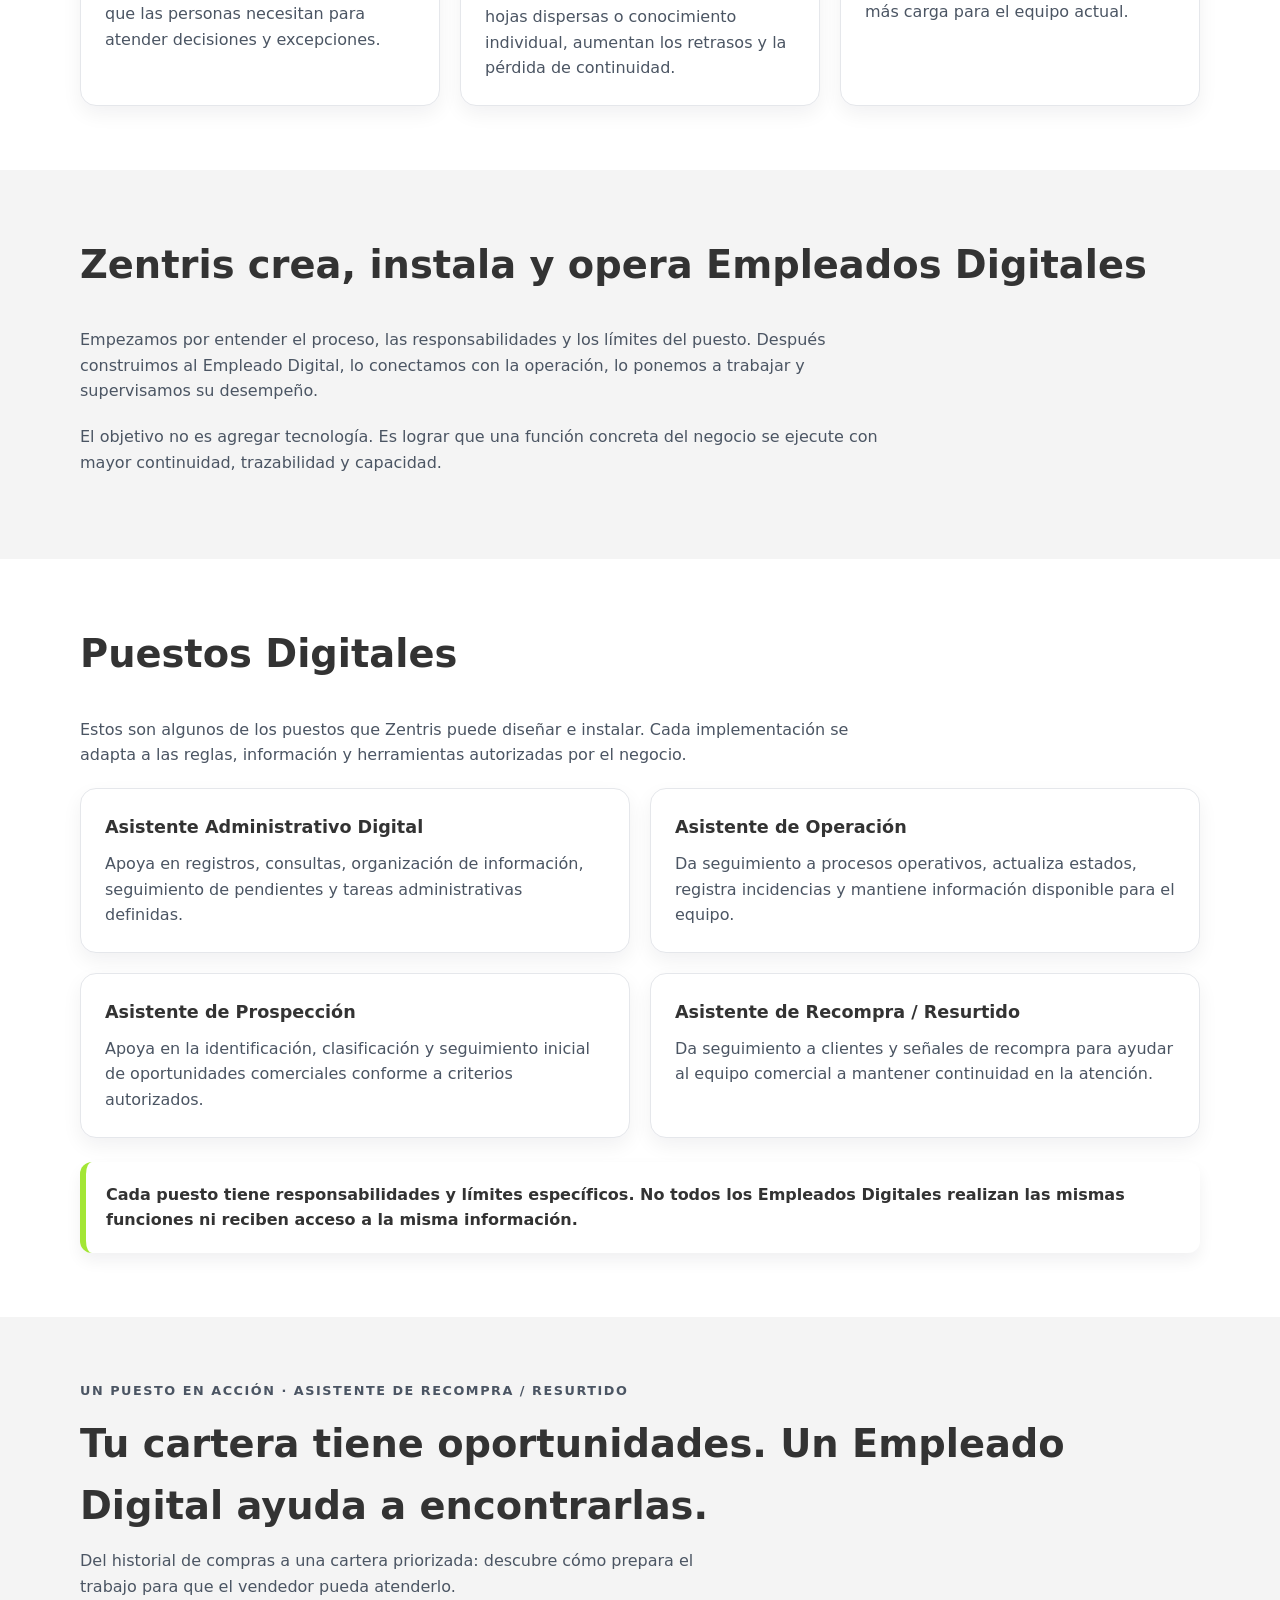
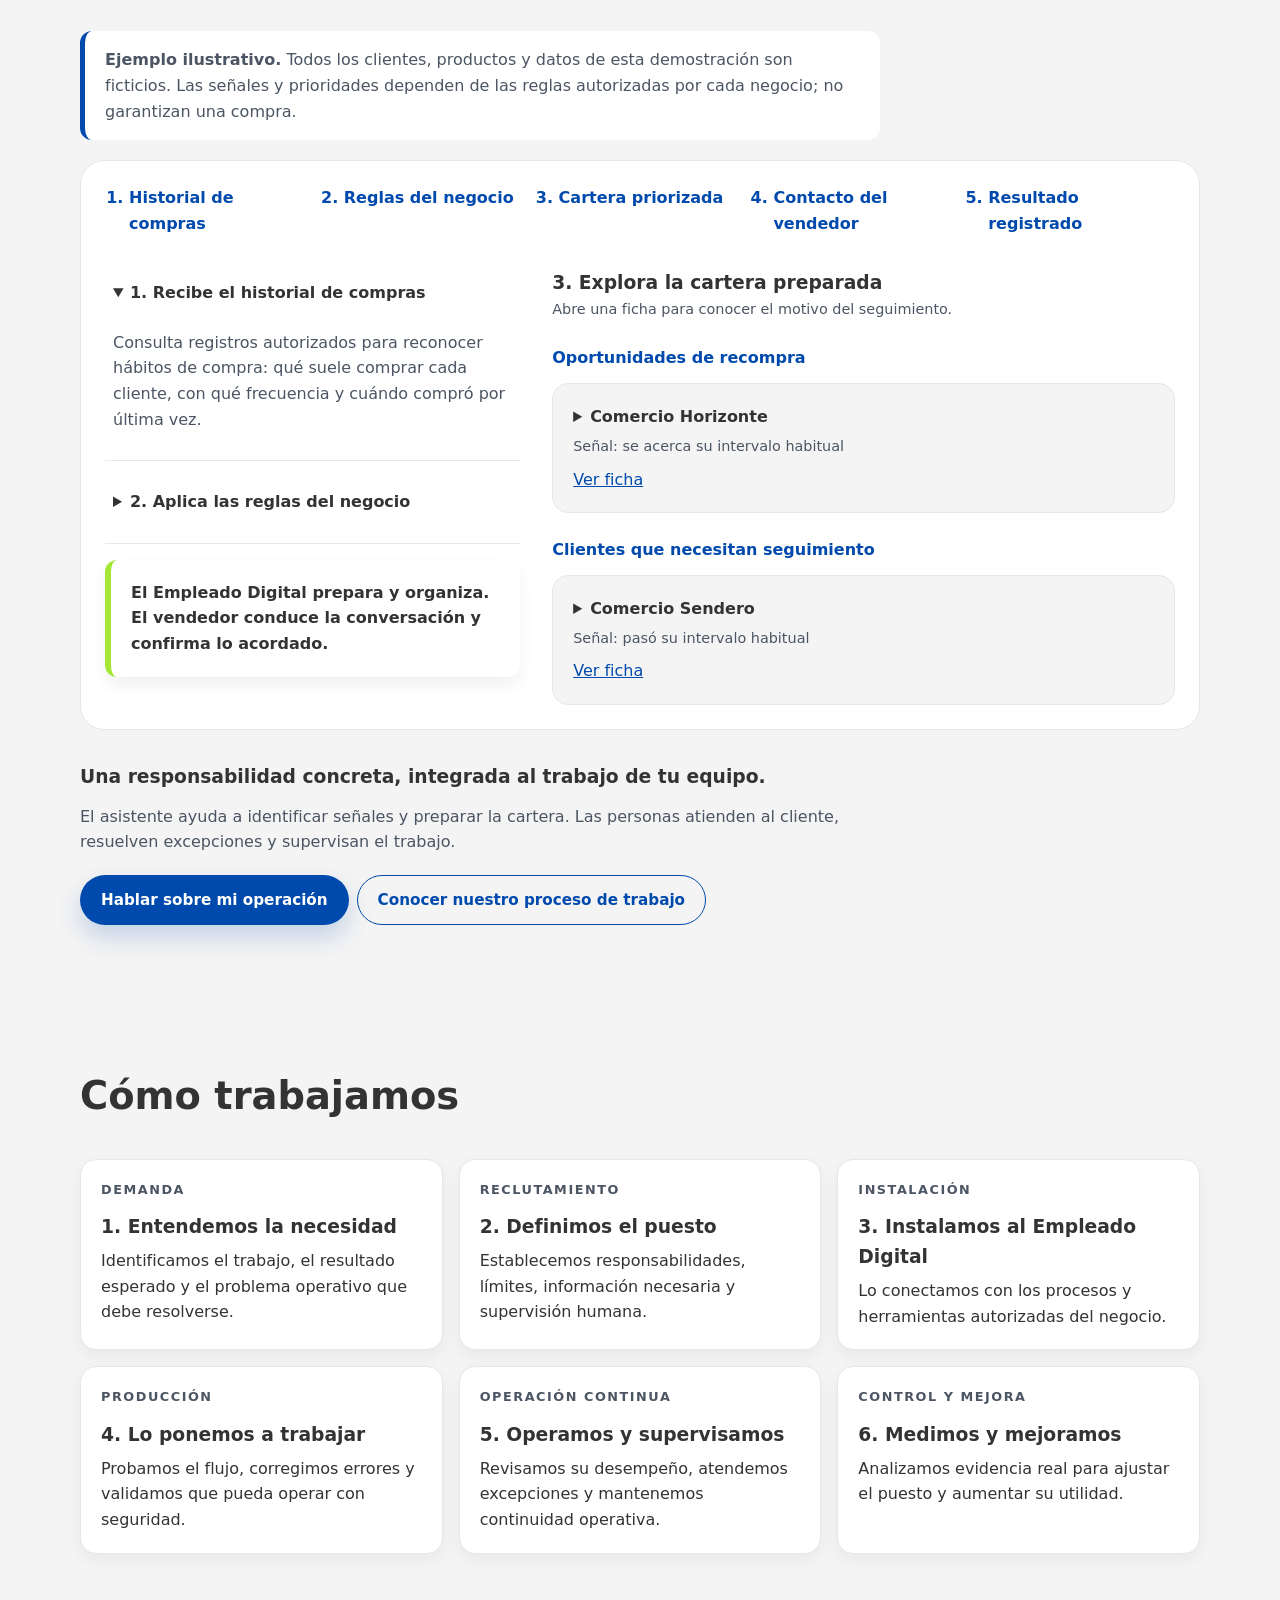
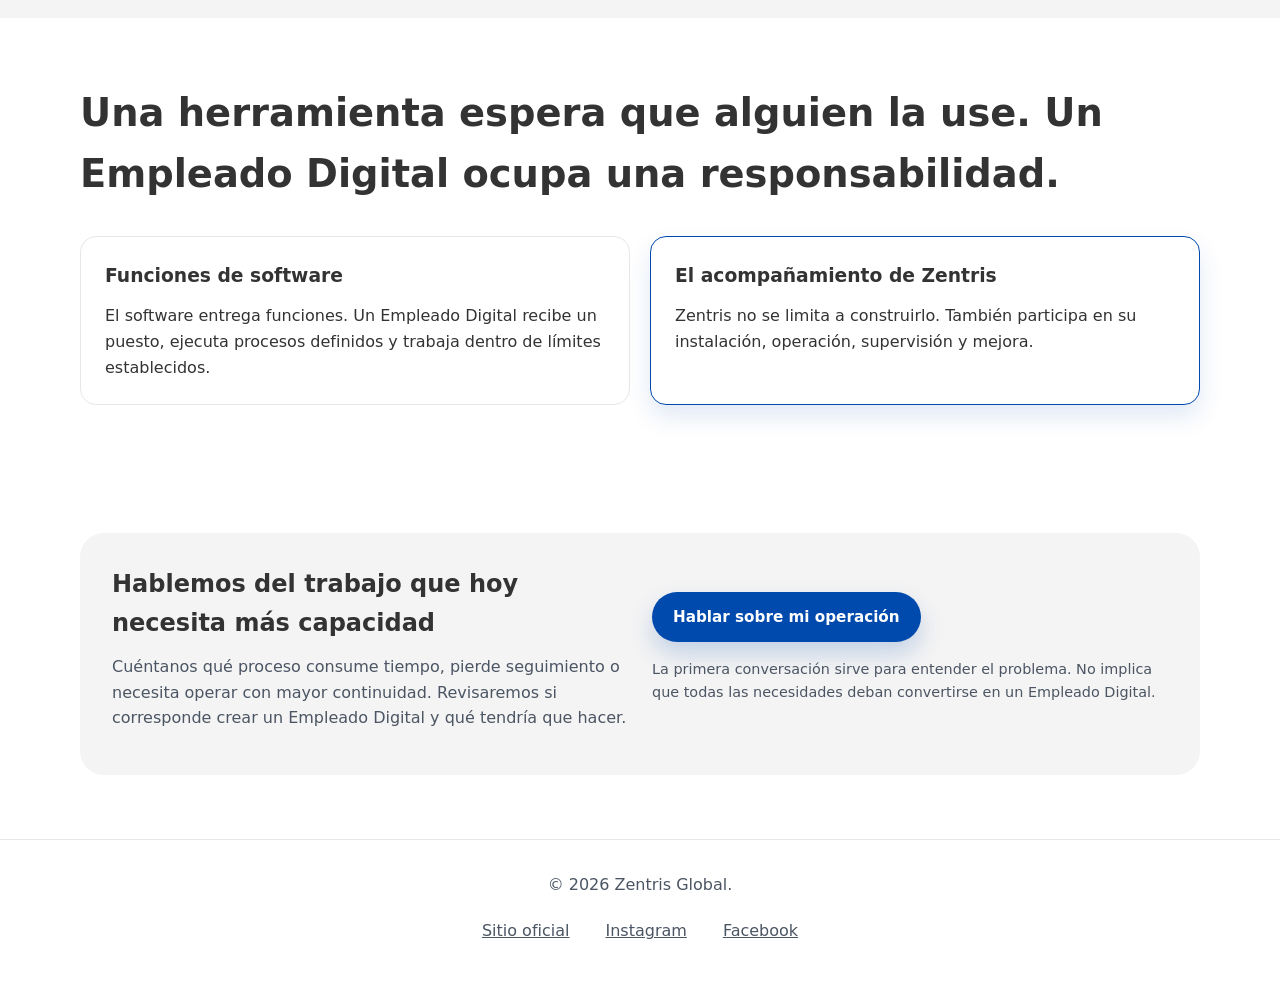
==== commit 4adaad35: "Add illustrative portfolio organizer demo to Zentris Home" ====
--- a/index.html
+++ b/index.html
@@ -32,7 +32,7 @@
         </a>
         <nav class="header-actions" aria-label="Navegación principal">
           <a class="btn btn-outline" href="/#puestos">Puestos Digitales</a>
-          <a class="btn btn-outline" href="/#flujo">Cómo trabajamos</a>
+          <a class="btn btn-outline" href="#como-funciona">Ver cómo funciona</a>
           <a class="btn btn-primary" href="https://wa.me/525645741746">Hablar sobre mi operación</a>
         </nav>
       </div>
@@ -51,6 +51,7 @@
             </ul>
             <div class="hero-actions">
               <a class="btn btn-primary" href="https://wa.me/525645741746">Hablar sobre mi operación</a>
+              <a class="btn btn-outline" href="#como-funciona">Ver cómo funciona</a>
             </div>
             <p class="micro">Primero entendemos el trabajo. Después definimos si un Empleado Digital puede asumirlo.</p>
           </div>
@@ -140,6 +141,64 @@
           </aside>
         </div>
       </section>
+      <section id="como-funciona" class="section section-muted" aria-labelledby="demo-title">
+        <div class="container">
+          <div class="section-heading">
+            <p class="eyebrow">Un puesto en acción · Asistente de Recompra / Resurtido</p>
+            <h2 id="demo-title">Tu cartera tiene oportunidades. Un Empleado Digital ayuda a encontrarlas.</h2>
+            <p>Del historial de compras a una cartera priorizada: descubre cómo prepara el trabajo para que el vendedor pueda atenderlo.</p>
+          </div>
+          <p class="demo-notice"><strong>Ejemplo ilustrativo.</strong> Todos los clientes, productos y datos de esta demostración son ficticios. Las señales y prioridades dependen de las reglas autorizadas por cada negocio; no garantizan una compra.</p>
+          <div class="demo-shell">
+            <ol class="demo-journey" aria-label="Recorrido del trabajo">
+              <li>Historial de compras</li><li>Reglas del negocio</li><li>Cartera priorizada</li><li>Contacto del vendedor</li><li>Resultado registrado</li>
+            </ol>
+            <div class="demo-layout">
+              <div class="demo-context">
+                <details class="demo-explainer" open>
+                  <summary>1. Recibe el historial de compras</summary>
+                  <p>Consulta registros autorizados para reconocer hábitos de compra: qué suele comprar cada cliente, con qué frecuencia y cuándo compró por última vez.</p>
+                </details>
+                <details class="demo-explainer">
+                  <summary>2. Aplica las reglas del negocio</summary>
+                  <p>En este ejemplo, se compara el tiempo desde la última compra con la frecuencia habitual. El negocio define qué señales considerar, quién puede ver la información y qué casos debe revisar una persona.</p>
+                </details>
+                <div class="callout"><p>El Empleado Digital prepara y organiza. El vendedor conduce la conversación y confirma lo acordado.</p></div>
+              </div>
+              <div class="demo-portfolio">
+                <h3>3. Explora la cartera preparada</h3>
+                <p class="micro">Abre una ficha para conocer el motivo del seguimiento.</p>
+                <h4 class="demo-group">Oportunidades de recompra</h4>
+                <details class="demo-client">
+                  <summary><span><strong>Comercio Horizonte</strong><span class="demo-client-label">Señal: se acerca su intervalo habitual</span></span><span class="demo-open">Ver ficha</span></summary>
+                  <div class="demo-client-body">
+                    <dl class="demo-facts"><div><dt>Frecuencia habitual</dt><dd>Cada 30 días</dd></div><div><dt>Última compra</dt><dd>Hace 28 días</dd></div><div><dt>Producto habitual</dt><dd>Material de empaque</dd></div></dl>
+                    <p><strong>Por qué contactar:</strong> se aproxima el momento en que este cliente suele comprar. El vendedor puede preguntar si necesita resurtir.</p>
+                    <p class="demo-human"><strong>4. Contacto del vendedor:</strong> confirmar la necesidad actual, cantidades y condiciones. El historial aporta contexto; la decisión de compra es del cliente.</p>
+                    <label for="demo-result-a"><strong>5. Simula el resultado del contacto</strong></label>
+                    <select id="demo-result-a" data-demo-result="demo-feedback-a"><option value="">Elige un resultado ficticio</option><option value="interested">Necesita resurtir</option><option value="later">Pide contacto más adelante</option><option value="unreached">No se logró contactar</option></select>
+                    <p id="demo-feedback-a" class="demo-feedback" role="status">Selecciona una opción para ver cómo queda el seguimiento.</p>
+                  </div>
+                </details>
+                <h4 class="demo-group">Clientes que necesitan seguimiento</h4>
+                <details class="demo-client">
+                  <summary><span><strong>Comercio Sendero</strong><span class="demo-client-label">Señal: pasó su intervalo habitual</span></span><span class="demo-open">Ver ficha</span></summary>
+                  <div class="demo-client-body">
+                    <dl class="demo-facts"><div><dt>Frecuencia habitual</dt><dd>Cada 15 días</dd></div><div><dt>Última compra</dt><dd>Hace 40 días</dd></div><div><dt>Producto habitual</dt><dd>Artículos de limpieza</dd></div></dl>
+                    <p><strong>Por qué contactar:</strong> lleva más tiempo del habitual sin comprar. El vendedor puede averiguar si cambió su necesidad o si existe algún pendiente.</p>
+                    <p class="demo-human"><strong>4. Contacto del vendedor:</strong> escuchar al cliente y revisar la situación antes de asumir que necesita otro pedido.</p>
+                    <label for="demo-result-b"><strong>5. Simula el resultado del contacto</strong></label>
+                    <select id="demo-result-b" data-demo-result="demo-feedback-b"><option value="">Elige un resultado ficticio</option><option value="review">Requiere revisión del responsable</option><option value="later">Pide contacto más adelante</option><option value="unreached">No se logró contactar</option></select>
+                    <p id="demo-feedback-b" class="demo-feedback" role="status">Selecciona una opción para ver cómo queda el seguimiento.</p>
+                  </div>
+                </details>
+                <noscript><p>En la operación, el resultado del contacto permite al equipo distinguir lo atendido de lo pendiente y definir el siguiente paso.</p></noscript>
+              </div>
+            </div>
+          </div>
+          <div class="demo-close"><h3>Una responsabilidad concreta, integrada al trabajo de tu equipo.</h3><p>El asistente ayuda a identificar señales y preparar la cartera. Las personas atienden al cliente, resuelven excepciones y supervisan el trabajo.</p><a class="btn btn-primary" href="https://wa.me/525645741746">Hablar sobre mi operación</a><a class="btn btn-outline" href="#flujo">Conocer nuestro proceso de trabajo</a></div>
+        </div>
+      </section>
       <section id="flujo" class="section section-muted">
         <div class="container">
           <div class="section-heading">
@@ -221,6 +280,7 @@
         </nav>
       </div>
     </footer>
+    <script src="/demo.js" defer></script>
     <script src="/year.js" defer>
     </script>
   </body>
--- a/styles.css
+++ b/styles.css
@@ -422,3 +422,34 @@
 @media (max-width: 767px) { .site-header { position: static; } section[id], main[id] { scroll-margin-top: 16px; } .header-actions { width: 100%; } .header-actions .btn { flex: 1 1 150px; } .final-cta-inner { padding: 24px; } }
 @media (min-width: 768px) { #puestos .card-grid { grid-template-columns: repeat(2, minmax(0, 1fr)); } }
 @media (prefers-reduced-motion: reduce) { *, *::before, *::after { transition: none !important; animation: none !important; scroll-behavior: auto !important; } }
+
+/* An illustrative portfolio, built with native disclosure and form controls. */
+.demo-notice { padding: 16px 20px; border-left: 5px solid var(--blue); background: var(--white); border-radius: 12px; }
+.demo-shell { border: 1px solid var(--border); border-radius: 24px; background: var(--white); padding: 24px; }
+.demo-journey { display: grid; gap: 12px; padding-left: 24px; margin-bottom: 32px; font-weight: 600; color: var(--blue); }
+.demo-layout { display: grid; gap: 32px; }
+.demo-explainer { margin-bottom: 16px; border-bottom: 1px solid var(--border); padding-bottom: 16px; }
+.demo-explainer summary, .demo-client summary { cursor: pointer; min-height: 48px; padding: 12px 8px; }
+.demo-explainer summary { font-weight: 700; }
+.demo-explainer p { margin: 12px 8px; color: var(--muted); }
+.demo-group { margin: 24px 0 12px; color: var(--blue); font-size: 1rem; }
+.demo-client { border: 1px solid var(--border); border-radius: 16px; background: var(--gray); }
+.demo-client summary { padding: 20px; }
+.demo-client-label { display: block; margin-top: 6px; font-size: .9rem; color: var(--muted); }
+.demo-open { display: inline-block; margin-top: 8px; text-decoration: underline; color: var(--blue); }
+.demo-client[open] .demo-open { display: none; }
+.demo-client-body { padding: 0 20px 20px; }
+.demo-facts { display: grid; gap: 12px; margin: 8px 0 20px; }
+.demo-facts div { background: var(--white); border-radius: 8px; padding: 12px; }
+.demo-facts dt { font-size: .85rem; color: var(--muted); }
+.demo-facts dd { font-weight: 600; }
+.demo-human { border-left: 4px solid var(--lime); padding-left: 12px; }
+.demo-client-body p { margin-bottom: 16px; }
+.demo-client label { display: block; margin-bottom: 8px; }
+.demo-client select { width: 100%; min-height: 48px; border: 1px solid var(--blue); border-radius: 8px; padding: 12px 8px; background: white; color: var(--text); font: inherit; }
+.demo-feedback { margin-top: 12px; font-size: .9rem; color: var(--muted); }
+.demo-close { margin-top: 32px; }
+.demo-close p { margin: 12px 0 20px; max-width: 800px; color: var(--muted); }
+.demo-close .btn { margin: 0 8px 12px 0; }
+@media (min-width: 768px) { .demo-layout { grid-template-columns: 1fr 1.5fr; } .demo-journey { grid-template-columns: repeat(5, minmax(0, 1fr)); gap: 28px; } .demo-facts { grid-template-columns: repeat(3, minmax(0, 1fr)); } }
+@media (max-width: 480px) { .demo-shell { padding: 16px; } .demo-client select { font-size: .9rem; } }
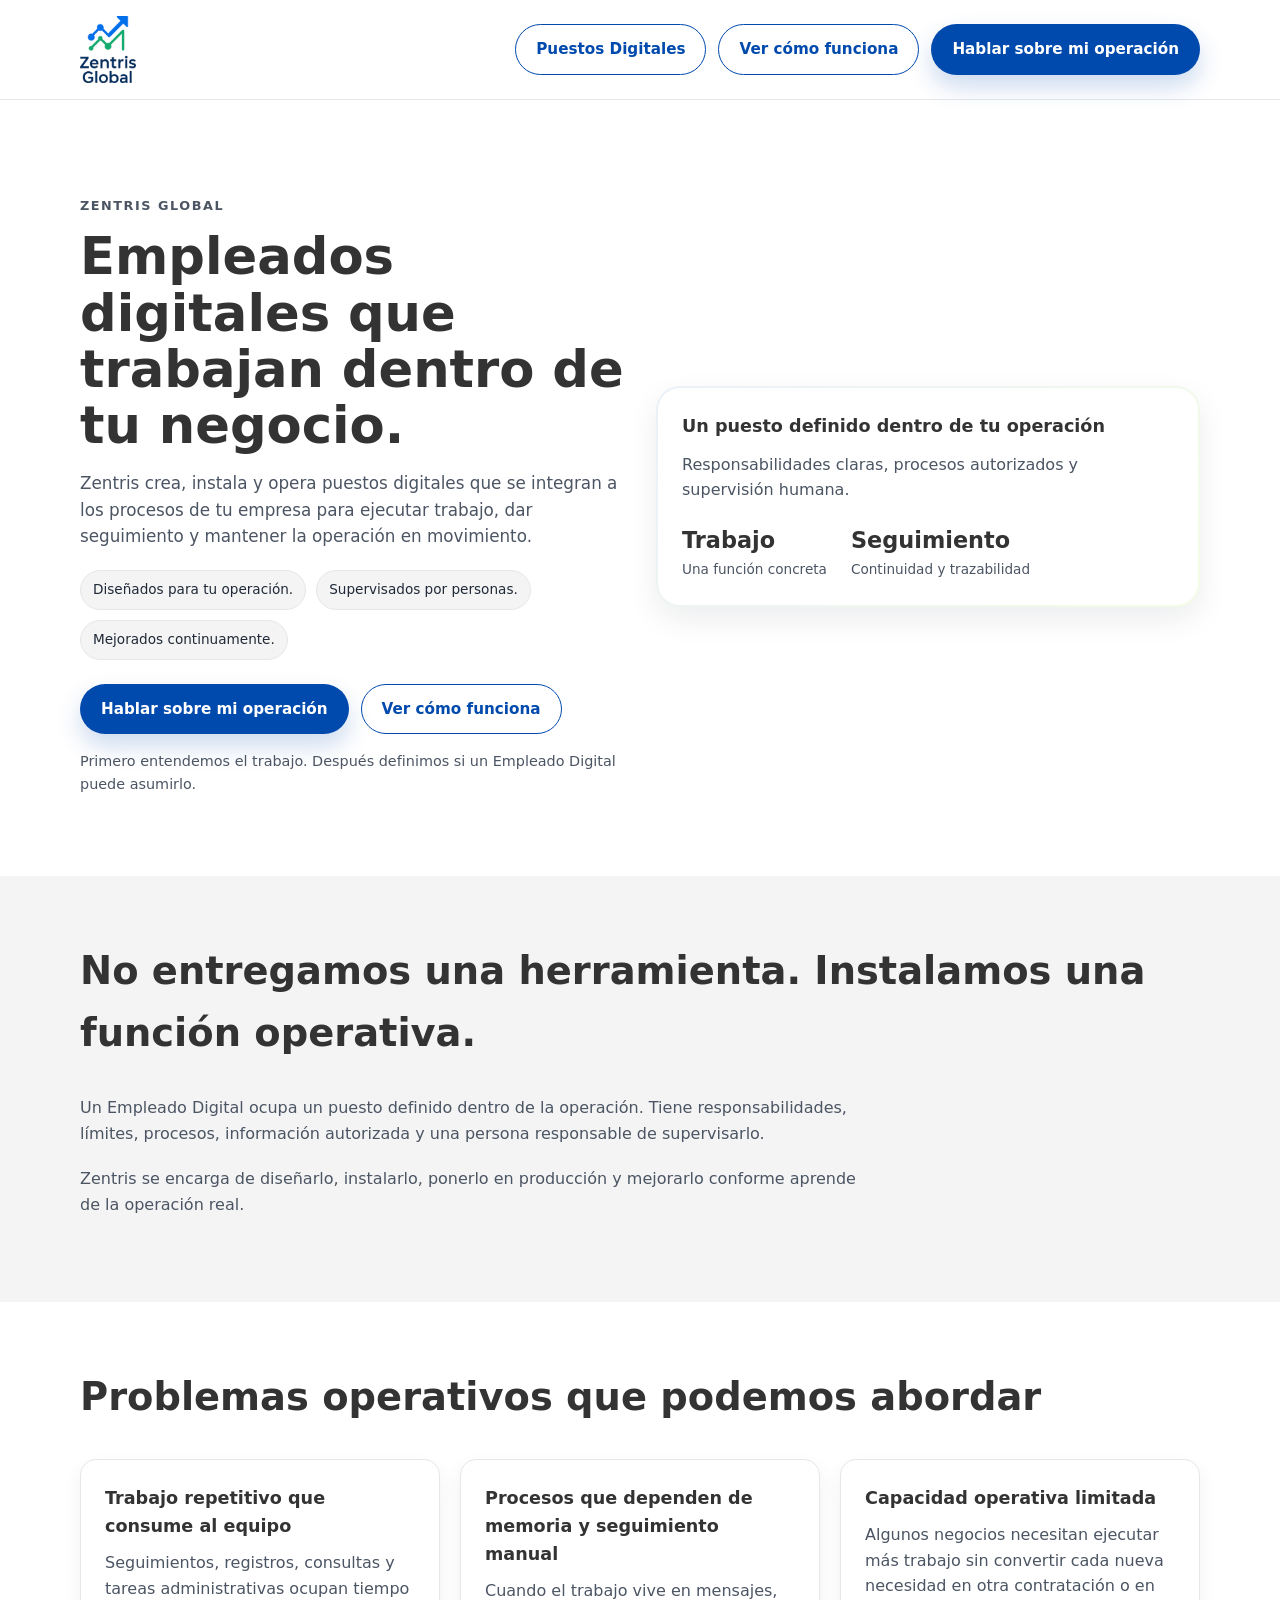
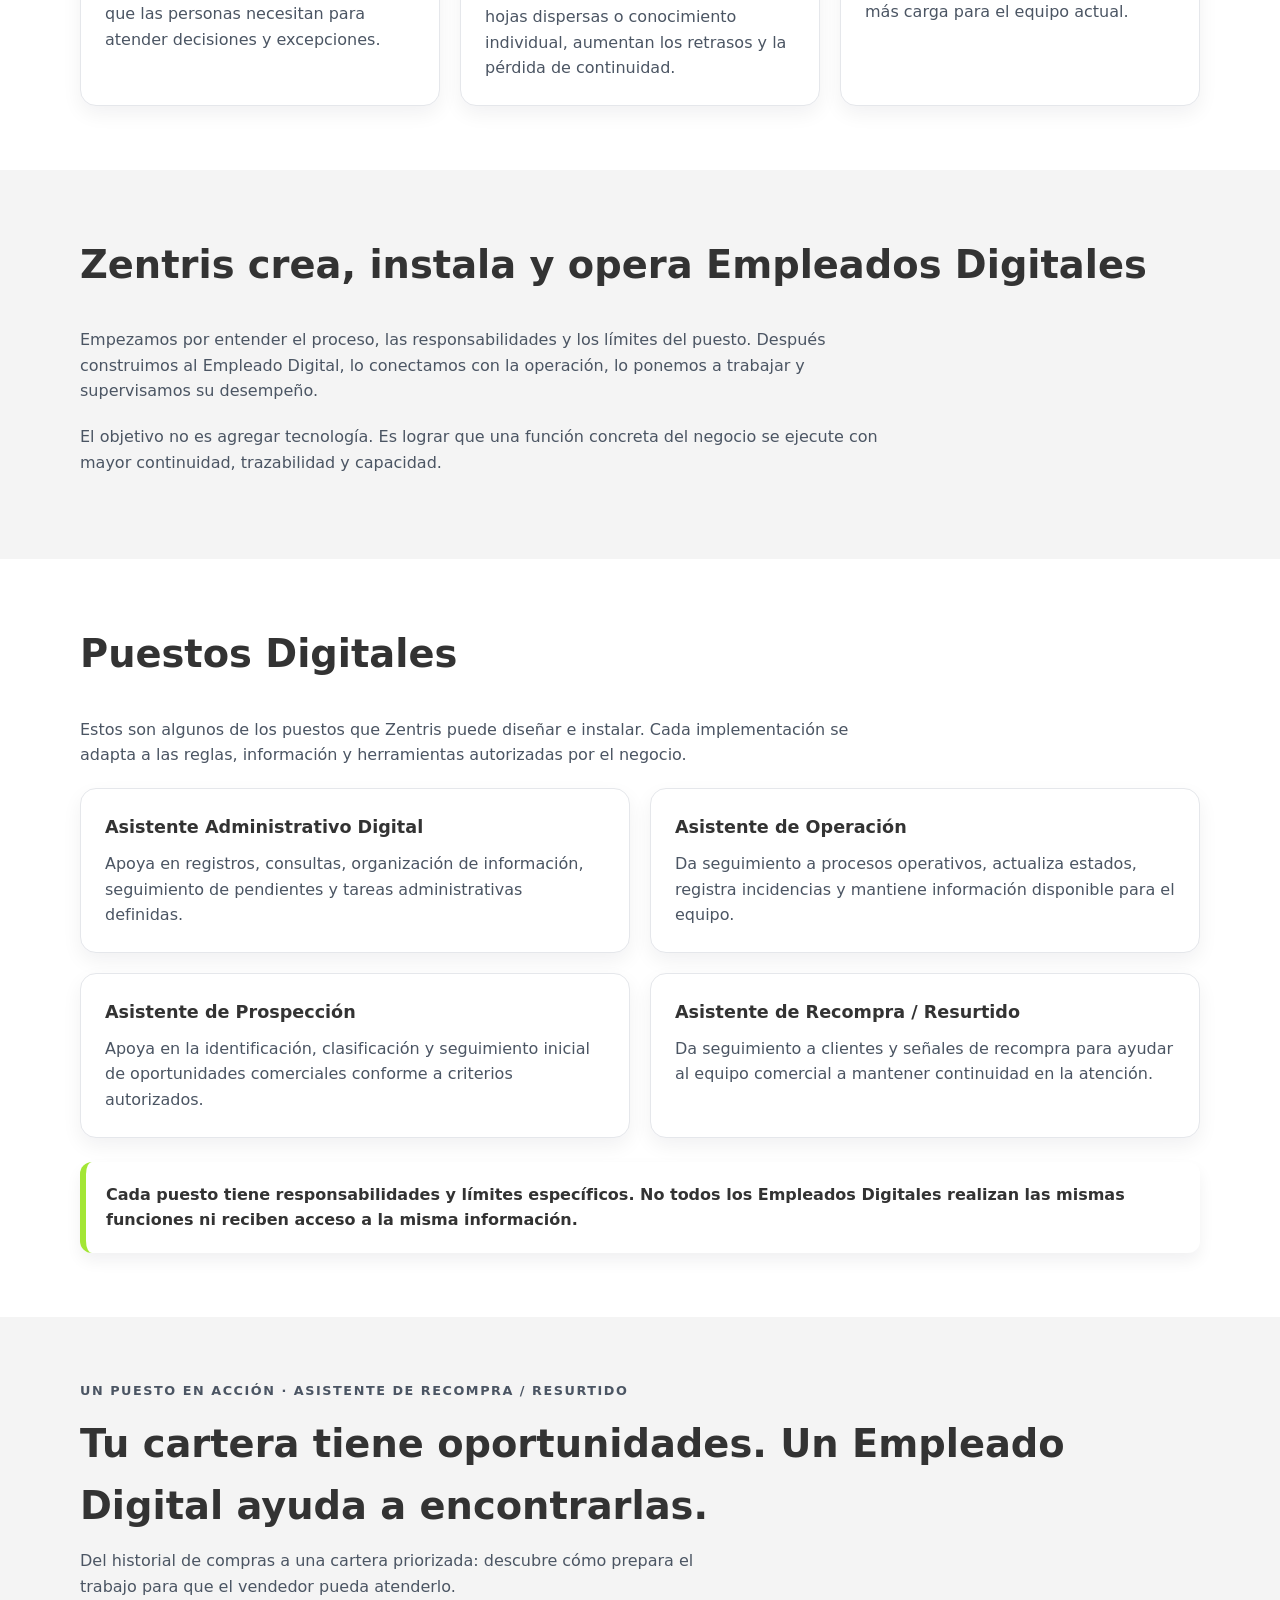
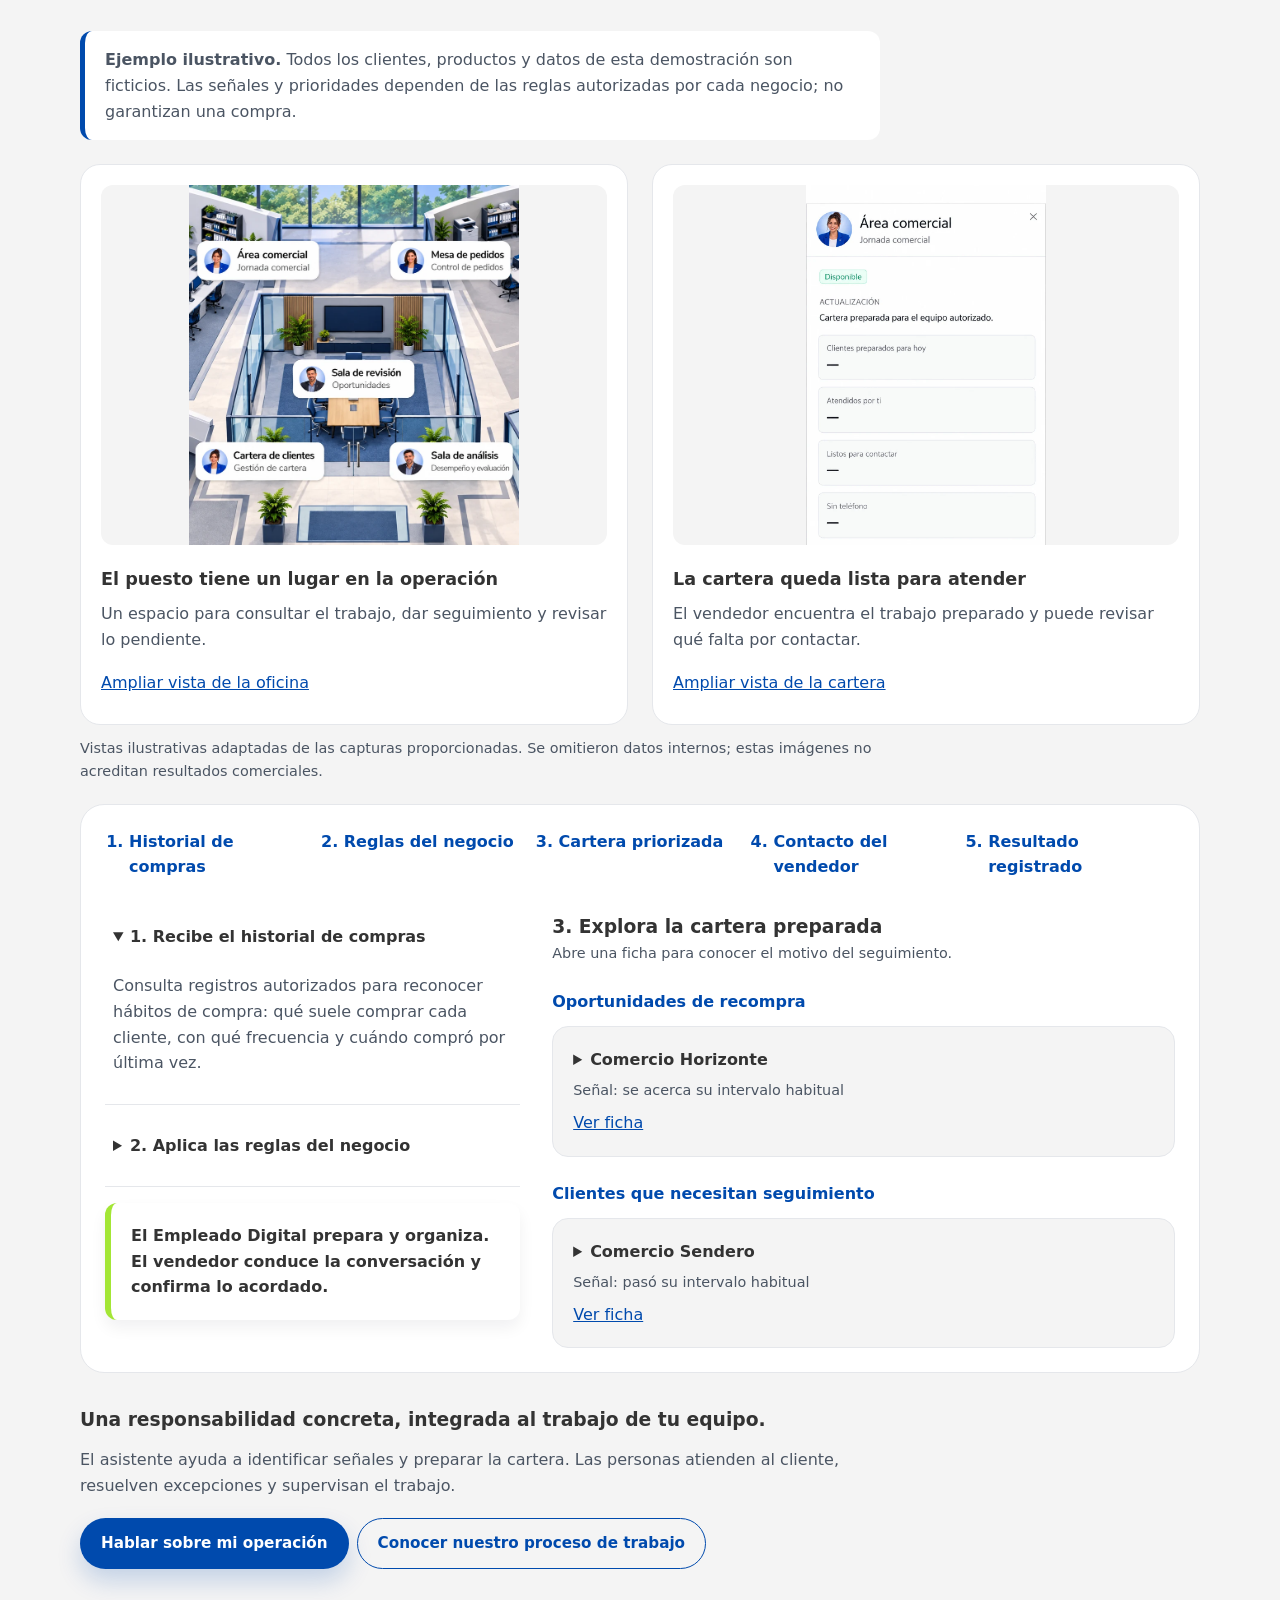
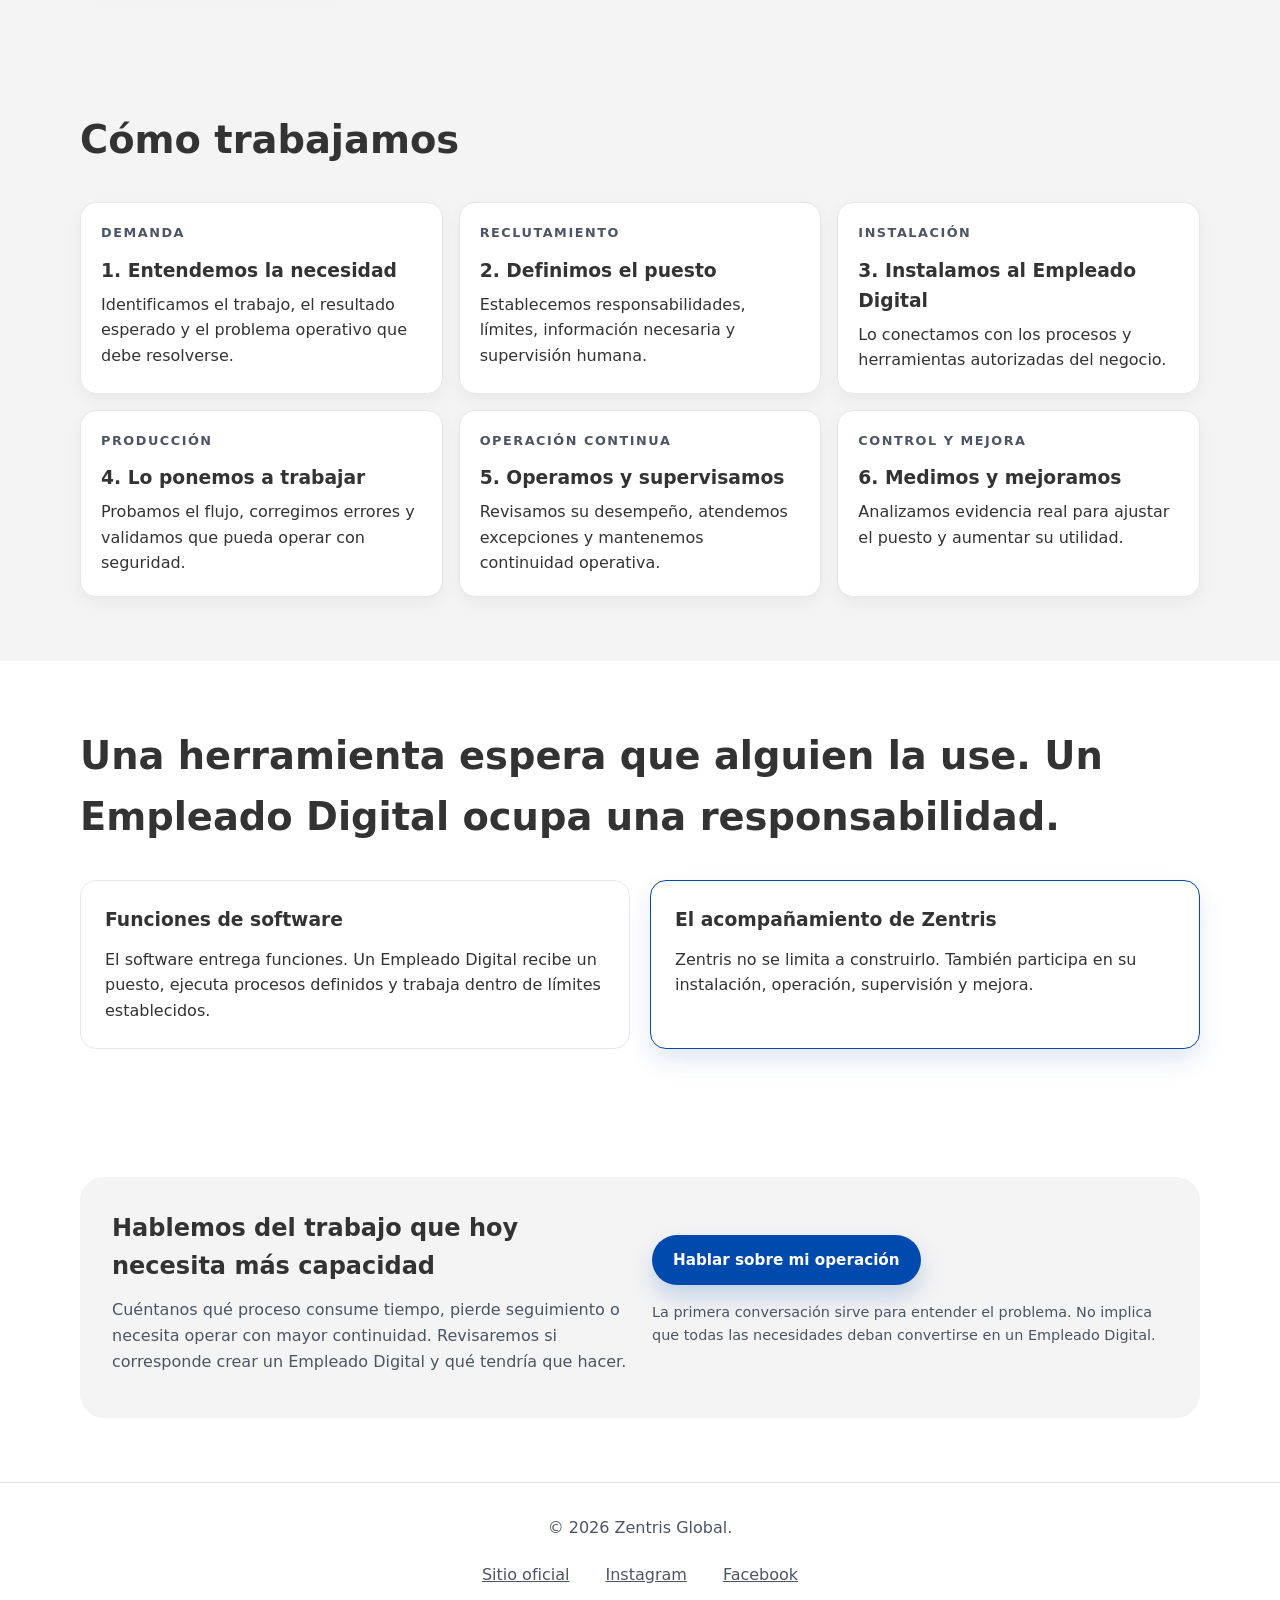
==== commit 39607e85: "Add adapted workspace visuals to portfolio demonstration" ====
--- a/index.html
+++ b/index.html
@@ -149,6 +149,17 @@
             <p>Del historial de compras a una cartera priorizada: descubre cómo prepara el trabajo para que el vendedor pueda atenderlo.</p>
           </div>
           <p class="demo-notice"><strong>Ejemplo ilustrativo.</strong> Todos los clientes, productos y datos de esta demostración son ficticios. Las señales y prioridades dependen de las reglas autorizadas por cada negocio; no garantizan una compra.</p>
+          <div class="demo-screen-gallery" aria-label="Vistas del espacio de trabajo">
+            <figure class="demo-screen">
+              <img src="/assets/demo-office.webp" alt="Vista ilustrativa de una oficina digital con áreas comercial, cartera de clientes, revisión y análisis." width="800" height="875" loading="lazy" decoding="async">
+              <figcaption><h3>El puesto tiene un lugar en la operación</h3><p>Un espacio para consultar el trabajo, dar seguimiento y revisar lo pendiente.</p><a href="/assets/demo-office.webp">Ampliar vista de la oficina</a></figcaption>
+            </figure>
+            <figure class="demo-screen">
+              <img src="/assets/demo-portfolio.webp" alt="Vista ilustrativa de la jornada comercial con estados de cartera preparada, atendida y lista para contactar; cifras omitidas." width="800" height="1200" loading="lazy" decoding="async">
+              <figcaption><h3>La cartera queda lista para atender</h3><p>El vendedor encuentra el trabajo preparado y puede revisar qué falta por contactar.</p><a href="/assets/demo-portfolio.webp">Ampliar vista de la cartera</a></figcaption>
+            </figure>
+          </div>
+          <p class="micro demo-screen-note">Vistas ilustrativas adaptadas de las capturas proporcionadas. Se omitieron datos internos; estas imágenes no acreditan resultados comerciales.</p>
           <div class="demo-shell">
             <ol class="demo-journey" aria-label="Recorrido del trabajo">
               <li>Historial de compras</li><li>Reglas del negocio</li><li>Cartera priorizada</li><li>Contacto del vendedor</li><li>Resultado registrado</li>
--- a/styles.css
+++ b/styles.css
@@ -453,3 +453,13 @@
 .demo-close .btn { margin: 0 8px 12px 0; }
 @media (min-width: 768px) { .demo-layout { grid-template-columns: 1fr 1.5fr; } .demo-journey { grid-template-columns: repeat(5, minmax(0, 1fr)); gap: 28px; } .demo-facts { grid-template-columns: repeat(3, minmax(0, 1fr)); } }
 @media (max-width: 480px) { .demo-shell { padding: 16px; } .demo-client select { font-size: .9rem; } }
+
+.demo-screen-gallery { display: grid; gap: 24px; margin: 24px 0 12px; }
+.demo-screen { min-width: 0; background: var(--white); border: 1px solid var(--border); border-radius: 20px; padding: 20px; }
+.demo-screen img { width: 100%; height: 360px; object-fit: contain; background: var(--gray); border-radius: 12px; }
+.demo-screen figcaption { margin-top: 20px; }
+.demo-screen h3 { font-size: 1.1rem; }
+.demo-screen p { color: var(--muted); margin: 8px 0; }
+.demo-screen a { display: inline-flex; align-items: center; min-height: 44px; color: var(--blue); text-decoration: underline; }
+.demo-screen-note { margin-bottom: 24px; }
+@media (min-width: 768px) { .demo-screen-gallery { grid-template-columns: repeat(2, minmax(0, 1fr)); } }
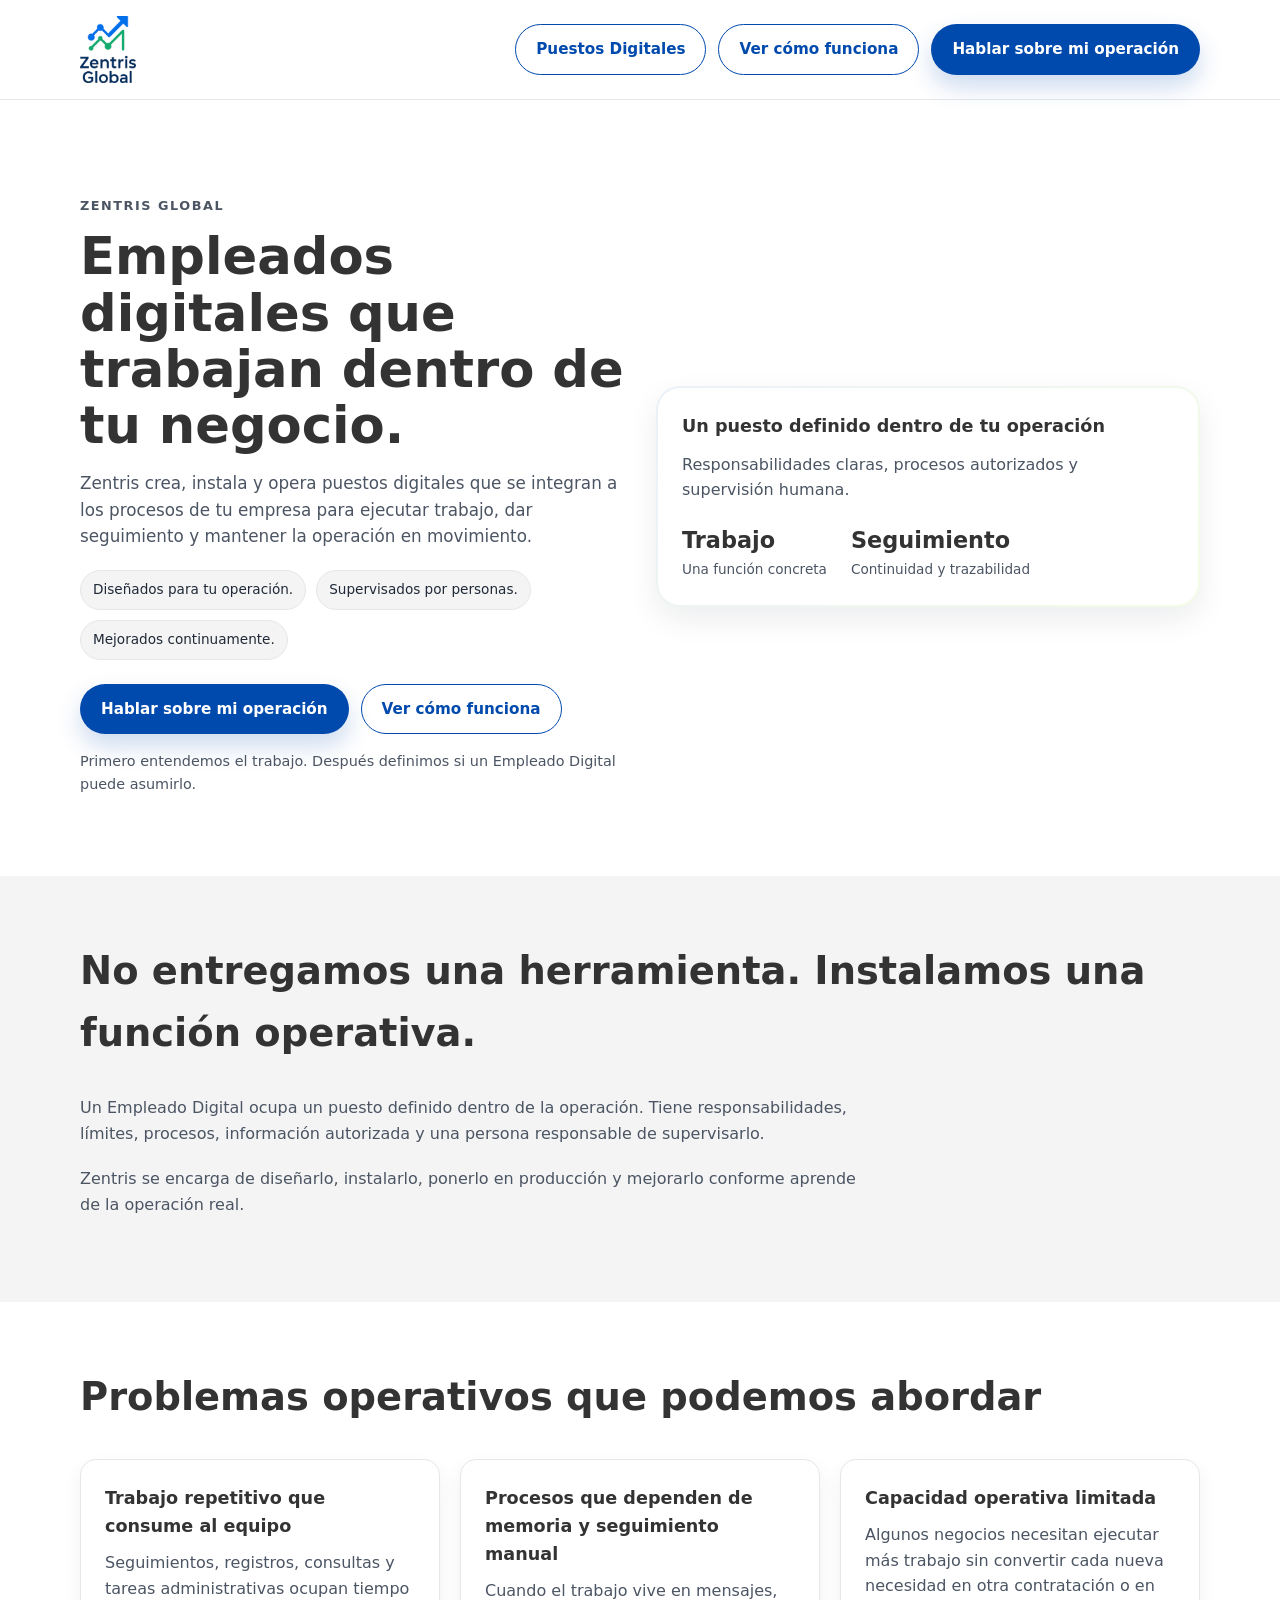
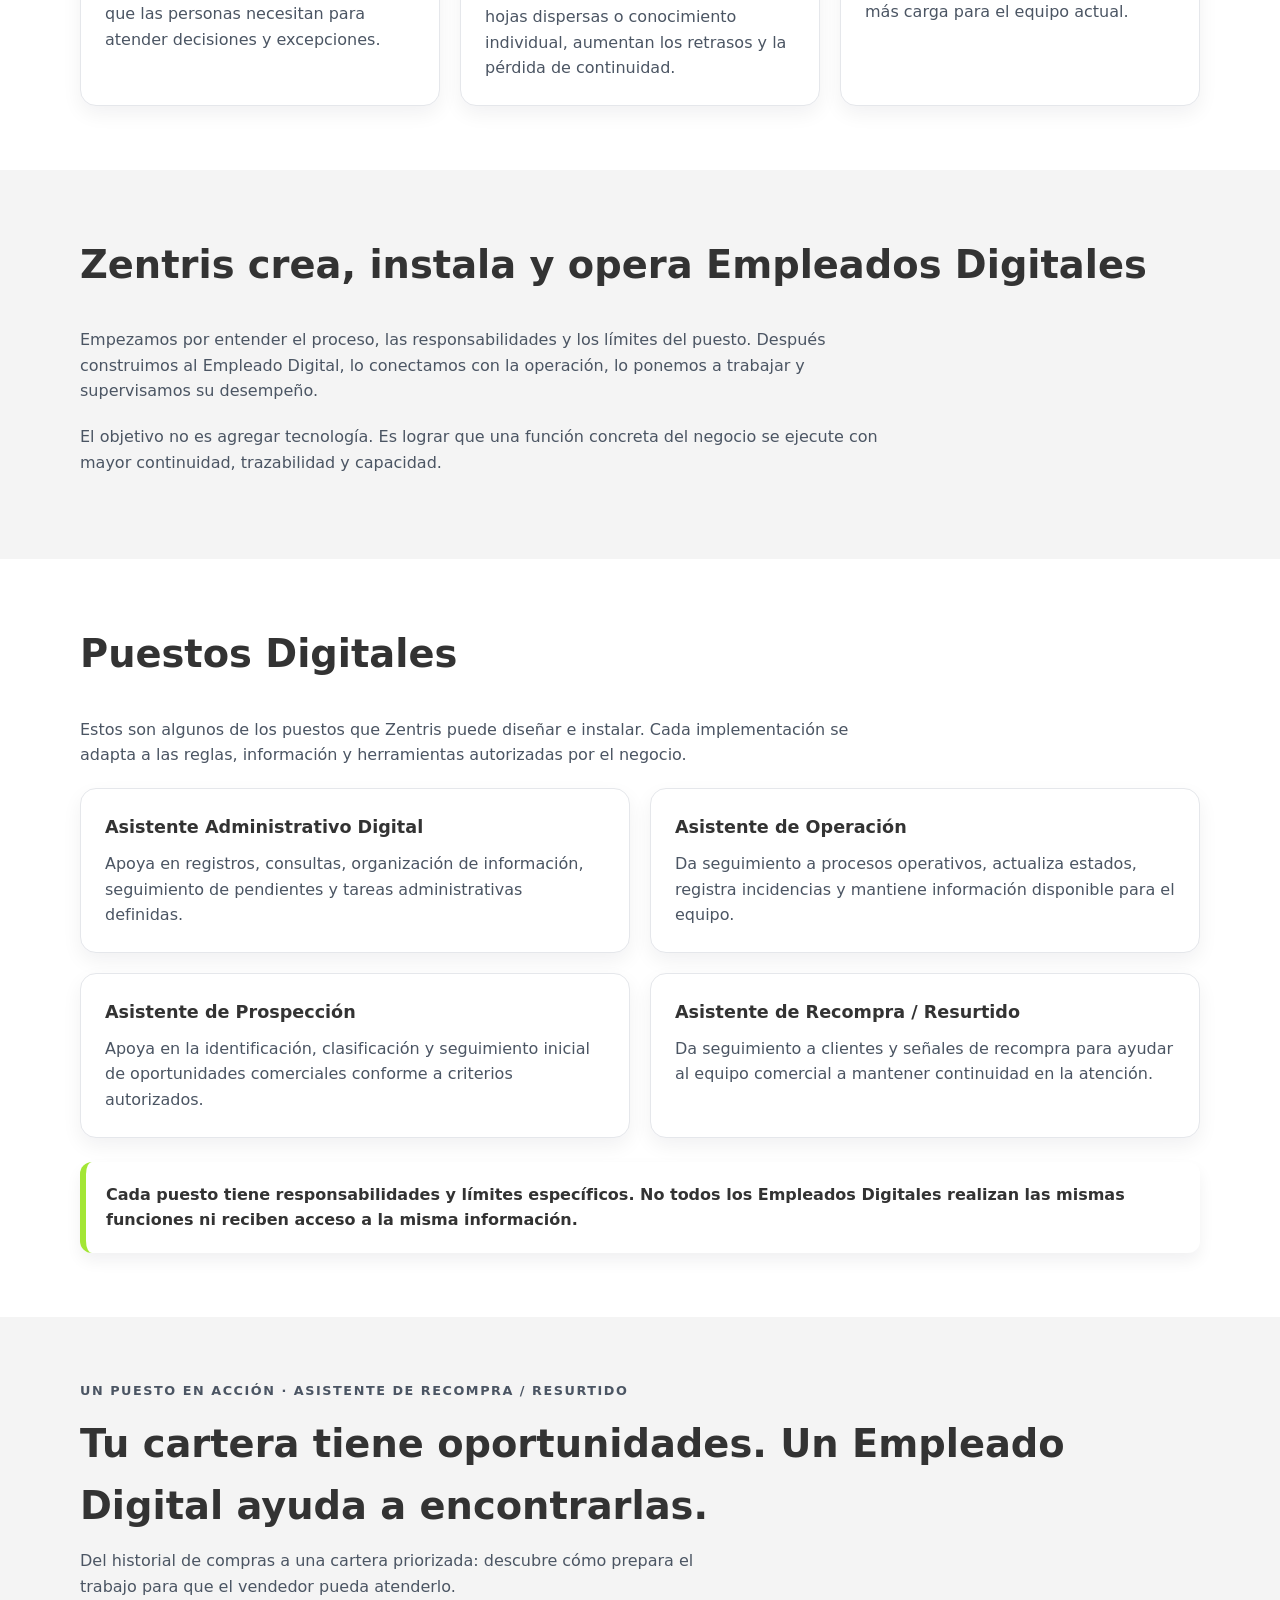
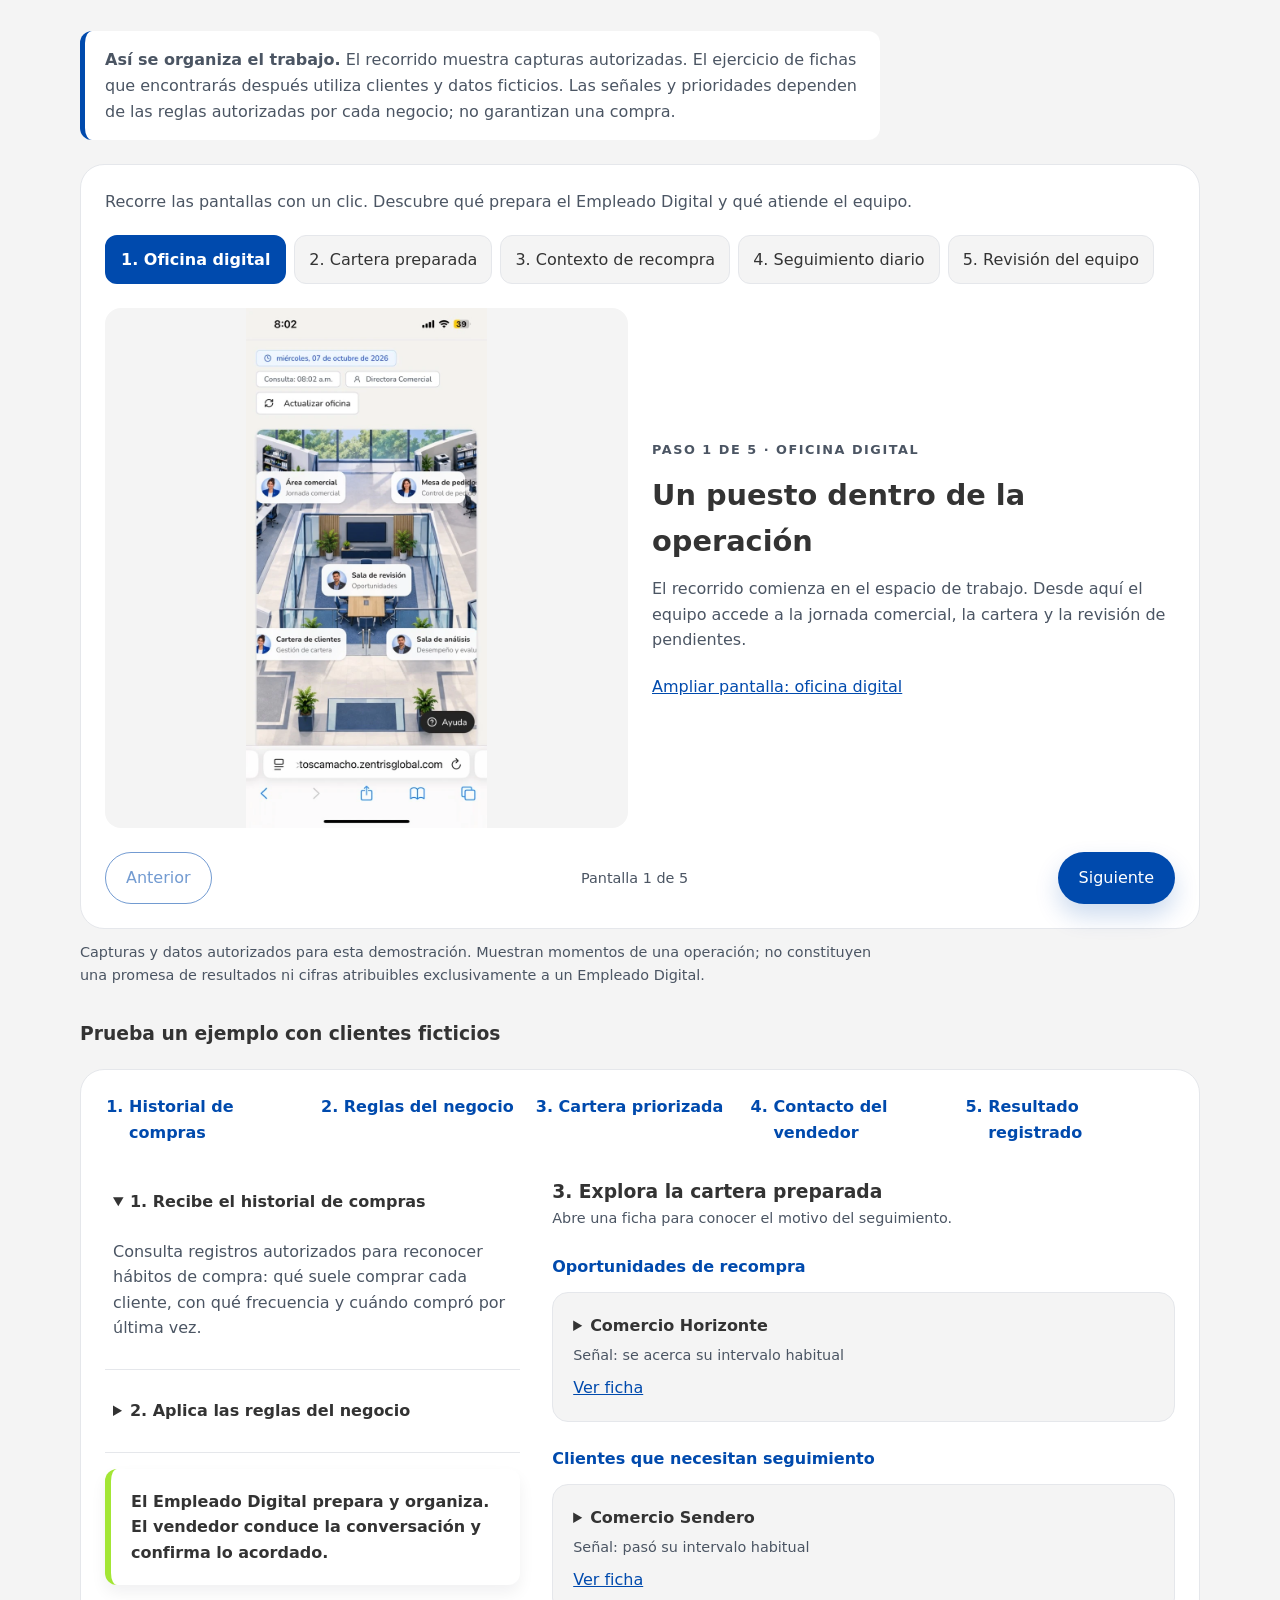
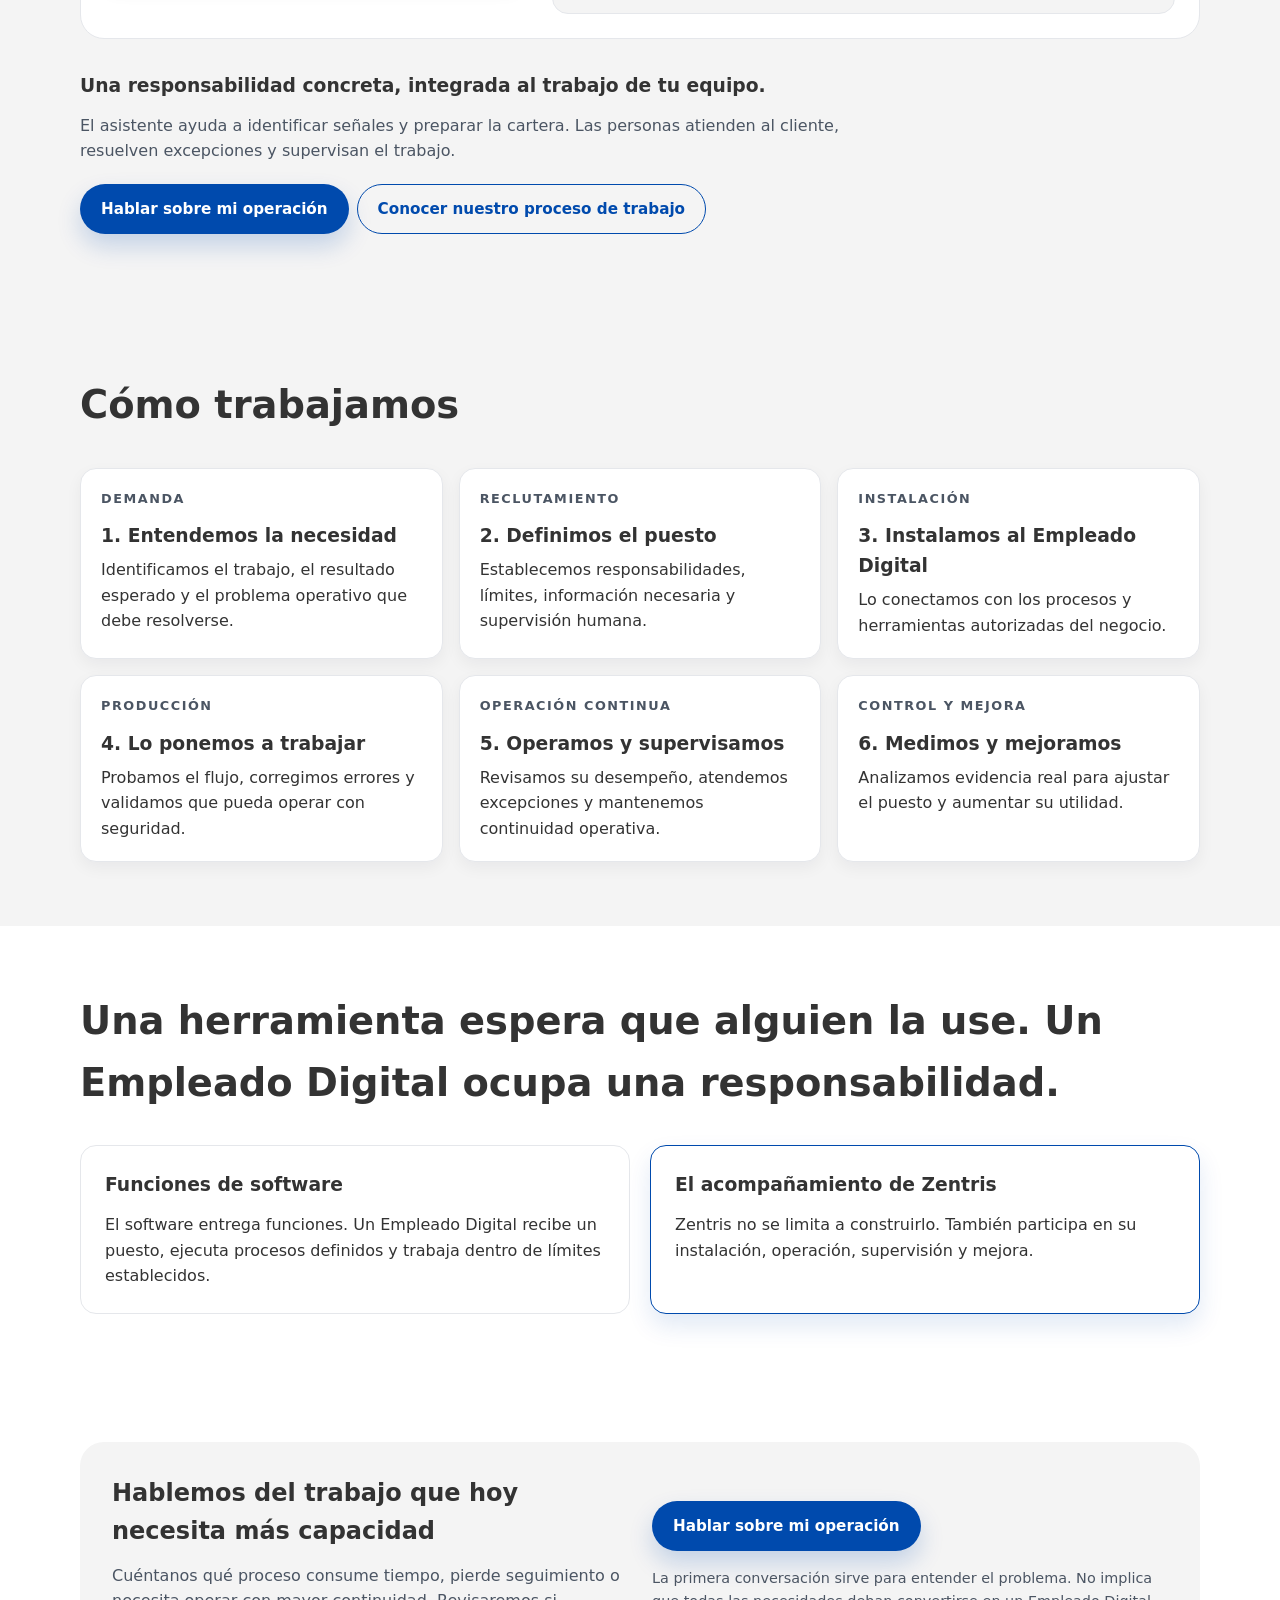
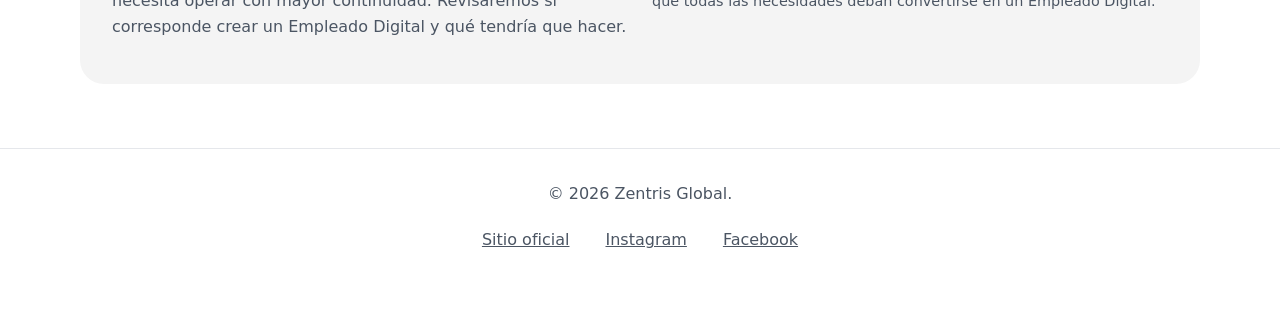
==== commit 5b0d080b: "Turn workspace screens into a manual interactive demo" ====
--- a/index.html
+++ b/index.html
@@ -148,18 +148,46 @@
             <h2 id="demo-title">Tu cartera tiene oportunidades. Un Empleado Digital ayuda a encontrarlas.</h2>
             <p>Del historial de compras a una cartera priorizada: descubre cómo prepara el trabajo para que el vendedor pueda atenderlo.</p>
           </div>
-          <p class="demo-notice"><strong>Ejemplo ilustrativo.</strong> Todos los clientes, productos y datos de esta demostración son ficticios. Las señales y prioridades dependen de las reglas autorizadas por cada negocio; no garantizan una compra.</p>
-          <div class="demo-screen-gallery" aria-label="Vistas del espacio de trabajo">
-            <figure class="demo-screen">
-              <img src="/assets/demo-office.webp" alt="Vista ilustrativa de una oficina digital con áreas comercial, cartera de clientes, revisión y análisis." width="800" height="875" loading="lazy" decoding="async">
-              <figcaption><h3>El puesto tiene un lugar en la operación</h3><p>Un espacio para consultar el trabajo, dar seguimiento y revisar lo pendiente.</p><a href="/assets/demo-office.webp">Ampliar vista de la oficina</a></figcaption>
-            </figure>
-            <figure class="demo-screen">
-              <img src="/assets/demo-portfolio.webp" alt="Vista ilustrativa de la jornada comercial con estados de cartera preparada, atendida y lista para contactar; cifras omitidas." width="800" height="1200" loading="lazy" decoding="async">
-              <figcaption><h3>La cartera queda lista para atender</h3><p>El vendedor encuentra el trabajo preparado y puede revisar qué falta por contactar.</p><a href="/assets/demo-portfolio.webp">Ampliar vista de la cartera</a></figcaption>
-            </figure>
-          </div>
-          <p class="micro demo-screen-note">Vistas ilustrativas adaptadas de las capturas proporcionadas. Se omitieron datos internos; estas imágenes no acreditan resultados comerciales.</p>
+          <p class="demo-notice"><strong>Así se organiza el trabajo.</strong> El recorrido muestra capturas autorizadas. El ejercicio de fichas que encontrarás después utiliza clientes y datos ficticios. Las señales y prioridades dependen de las reglas autorizadas por cada negocio; no garantizan una compra.</p>
+          <div class="screen-demo" data-screen-demo role="region" aria-roledescription="carrusel" aria-label="Demostración del organizador de cartera">
+            <p class="screen-demo-intro">Recorre las pantallas con un clic. Descubre qué prepara el Empleado Digital y qué atiende el equipo.</p>
+            <div class="screen-demo-tabs" aria-label="Elegir pantalla" hidden>
+              <button type="button" class="screen-demo-tab" data-screen-index="0" aria-controls="screen-office" aria-pressed="false">1. Oficina digital</button>
+              <button type="button" class="screen-demo-tab" data-screen-index="1" aria-controls="screen-portfolio" aria-pressed="false">2. Cartera preparada</button>
+              <button type="button" class="screen-demo-tab" data-screen-index="2" aria-controls="screen-products" aria-pressed="false">3. Contexto de recompra</button>
+              <button type="button" class="screen-demo-tab" data-screen-index="3" aria-controls="screen-day" aria-pressed="false">4. Seguimiento diario</button>
+              <button type="button" class="screen-demo-tab" data-screen-index="4" aria-controls="screen-progress" aria-pressed="false">5. Revisión del equipo</button>
+            </div>
+            <div class="screen-demo-stage">
+              <figure class="screen-demo-slide" id="screen-office" role="group" aria-roledescription="diapositiva" aria-label="1 de 5: Oficina digital">
+                <img src="/assets/screen-office.webp" alt="Captura autorizada: oficina digital del espacio de trabajo comercial." width="591" height="1280" loading="lazy" decoding="async">
+                <figcaption><p class="eyebrow">Paso 1 de 5 · Oficina digital</p><h3>Un puesto dentro de la operación</h3><p>El recorrido comienza en el espacio de trabajo. Desde aquí el equipo accede a la jornada comercial, la cartera y la revisión de pendientes.</p><a href="/assets/screen-office.webp">Ampliar pantalla: oficina digital</a></figcaption>
+              </figure>
+              <figure class="screen-demo-slide" id="screen-portfolio" role="group" aria-roledescription="diapositiva" aria-label="2 de 5: Cartera preparada">
+                <img src="/assets/screen-portfolio.webp" alt="Captura autorizada: cartera preparada del espacio de trabajo comercial." width="591" height="1280" loading="lazy" decoding="async">
+                <figcaption><p class="eyebrow">Paso 2 de 5 · Cartera preparada</p><h3>El vendedor encuentra la cartera lista</h3><p>La vista muestra 299 clientes preparados, 294 listos para contactar y 5 sin teléfono. El equipo puede distinguir el trabajo disponible de las excepciones que requieren atención.</p><a href="/assets/screen-portfolio.webp">Ampliar pantalla: cartera preparada</a></figcaption>
+              </figure>
+              <figure class="screen-demo-slide" id="screen-products" role="group" aria-roledescription="diapositiva" aria-label="3 de 5: Contexto de recompra">
+                <img src="/assets/screen-products.webp" alt="Captura autorizada: contexto de recompra del espacio de trabajo comercial." width="591" height="1280" loading="lazy" decoding="async">
+                <figcaption><p class="eyebrow">Paso 3 de 5 · Contexto de recompra</p><h3>El historial ayuda a orientar la conversación</h3><p>La vista presenta productos habituales y cantidades como contexto para la atención. El vendedor confirma con el cliente lo que necesita y sigue el proceso autorizado para registrar el pedido.</p><a href="/assets/screen-products.webp">Ampliar pantalla: contexto de recompra</a></figcaption>
+              </figure>
+              <figure class="screen-demo-slide" id="screen-day" role="group" aria-roledescription="diapositiva" aria-label="4 de 5: Seguimiento diario">
+                <img src="/assets/screen-day.webp" alt="Captura autorizada: seguimiento diario del espacio de trabajo comercial." width="591" height="1280" loading="lazy" decoding="async">
+                <figcaption><p class="eyebrow">Paso 4 de 5 · Seguimiento diario</p><h3>El resultado queda registrado</h3><p>El resumen permite consultar clientes atendidos y pedidos aceptados de una jornada. Estos registros describen la actividad mostrada; no prueban por sí solos un aumento de ventas.</p><a href="/assets/screen-day.webp">Ampliar pantalla: seguimiento diario</a></figcaption>
+              </figure>
+              <figure class="screen-demo-slide" id="screen-progress" role="group" aria-roledescription="diapositiva" aria-label="5 de 5: Revisión del equipo">
+                <img src="/assets/screen-progress.webp" alt="Captura autorizada: revisión del equipo del espacio de trabajo comercial." width="591" height="1280" loading="lazy" decoding="async">
+                <figcaption><p class="eyebrow">Paso 5 de 5 · Revisión del equipo</p><h3>Lo atendido y lo pendiente quedan visibles</h3><p>La vista permite revisar el avance de atención de la cartera y el registro comercial del equipo. La supervisión humana usa esta información para decidir el siguiente paso.</p><a href="/assets/screen-progress.webp">Ampliar pantalla: revisión del equipo</a></figcaption>
+              </figure>
+            </div>
+            <div class="screen-demo-controls" hidden>
+              <button type="button" class="btn btn-outline" data-screen-prev>Anterior</button>
+              <p class="micro" data-screen-status role="status" aria-live="polite" aria-atomic="true"></p>
+              <button type="button" class="btn btn-primary" data-screen-next>Siguiente</button>
+            </div>
+          </div>
+          <p class="micro demo-screen-note">Capturas y datos autorizados para esta demostración. Muestran momentos de una operación; no constituyen una promesa de resultados ni cifras atribuibles exclusivamente a un Empleado Digital.</p>
+          <h3 class="demo-exercise-title">Prueba un ejemplo con clientes ficticios</h3>
           <div class="demo-shell">
             <ol class="demo-journey" aria-label="Recorrido del trabajo">
               <li>Historial de compras</li><li>Reglas del negocio</li><li>Cartera priorizada</li><li>Contacto del vendedor</li><li>Resultado registrado</li>
--- a/styles.css
+++ b/styles.css
@@ -454,12 +454,23 @@
 @media (min-width: 768px) { .demo-layout { grid-template-columns: 1fr 1.5fr; } .demo-journey { grid-template-columns: repeat(5, minmax(0, 1fr)); gap: 28px; } .demo-facts { grid-template-columns: repeat(3, minmax(0, 1fr)); } }
 @media (max-width: 480px) { .demo-shell { padding: 16px; } .demo-client select { font-size: .9rem; } }
 
-.demo-screen-gallery { display: grid; gap: 24px; margin: 24px 0 12px; }
-.demo-screen { min-width: 0; background: var(--white); border: 1px solid var(--border); border-radius: 20px; padding: 20px; }
-.demo-screen img { width: 100%; height: 360px; object-fit: contain; background: var(--gray); border-radius: 12px; }
-.demo-screen figcaption { margin-top: 20px; }
-.demo-screen h3 { font-size: 1.1rem; }
-.demo-screen p { color: var(--muted); margin: 8px 0; }
-.demo-screen a { display: inline-flex; align-items: center; min-height: 44px; color: var(--blue); text-decoration: underline; }
 .demo-screen-note { margin-bottom: 24px; }
-@media (min-width: 768px) { .demo-screen-gallery { grid-template-columns: repeat(2, minmax(0, 1fr)); } }
+
+.screen-demo { background: var(--white); border: 1px solid var(--border); border-radius: 24px; padding: 24px; margin: 24px 0 12px; }
+.screen-demo-intro { margin-bottom: 20px; color: var(--muted); }
+.screen-demo-tabs { display: flex; flex-wrap: wrap; gap: 8px; margin-bottom: 24px; }
+.screen-demo-tab { min-height: 44px; padding: 10px 14px; border: 1px solid var(--border); background: var(--gray); border-radius: 12px; color: var(--text); font: inherit; cursor: pointer; }
+.screen-demo-tab[aria-pressed="true"] { border: 2px solid var(--blue); background: var(--blue); color: white; font-weight: 700; }
+.screen-demo-slide { display: grid; gap: 24px; align-items: center; }
+.screen-demo-slide + .screen-demo-slide { margin-top: 24px; }
+.screen-demo-slide img { width: 100%; height: 520px; object-fit: contain; border-radius: 16px; background: var(--gray); }
+.screen-demo-slide figcaption p { margin: 12px 0; color: var(--muted); }
+.screen-demo-slide figcaption h3 { font-size: clamp(1.3rem, 2.4vw, 1.8rem); }
+.screen-demo-slide a { display: inline-flex; align-items: center; min-height: 44px; text-decoration: underline; color: var(--blue); }
+.screen-demo-controls { display: flex; align-items: center; justify-content: space-between; gap: 12px; flex-wrap: wrap; margin-top: 24px; }
+.screen-demo-controls .btn { cursor: pointer; font: inherit; }
+.screen-demo-controls .btn:disabled { opacity: .55; cursor: default; transform: none; box-shadow: none; }
+.demo-exercise-title { margin: 32px 0 20px; }
+.screen-demo [hidden] { display: none !important; }
+@media (min-width: 768px) { .screen-demo-slide { grid-template-columns: 1fr 1fr; } }
+@media (max-width: 480px) { .screen-demo { padding: 16px; } .screen-demo-slide img { height: 440px; } .screen-demo-controls .btn { padding: 10px 14px; } }
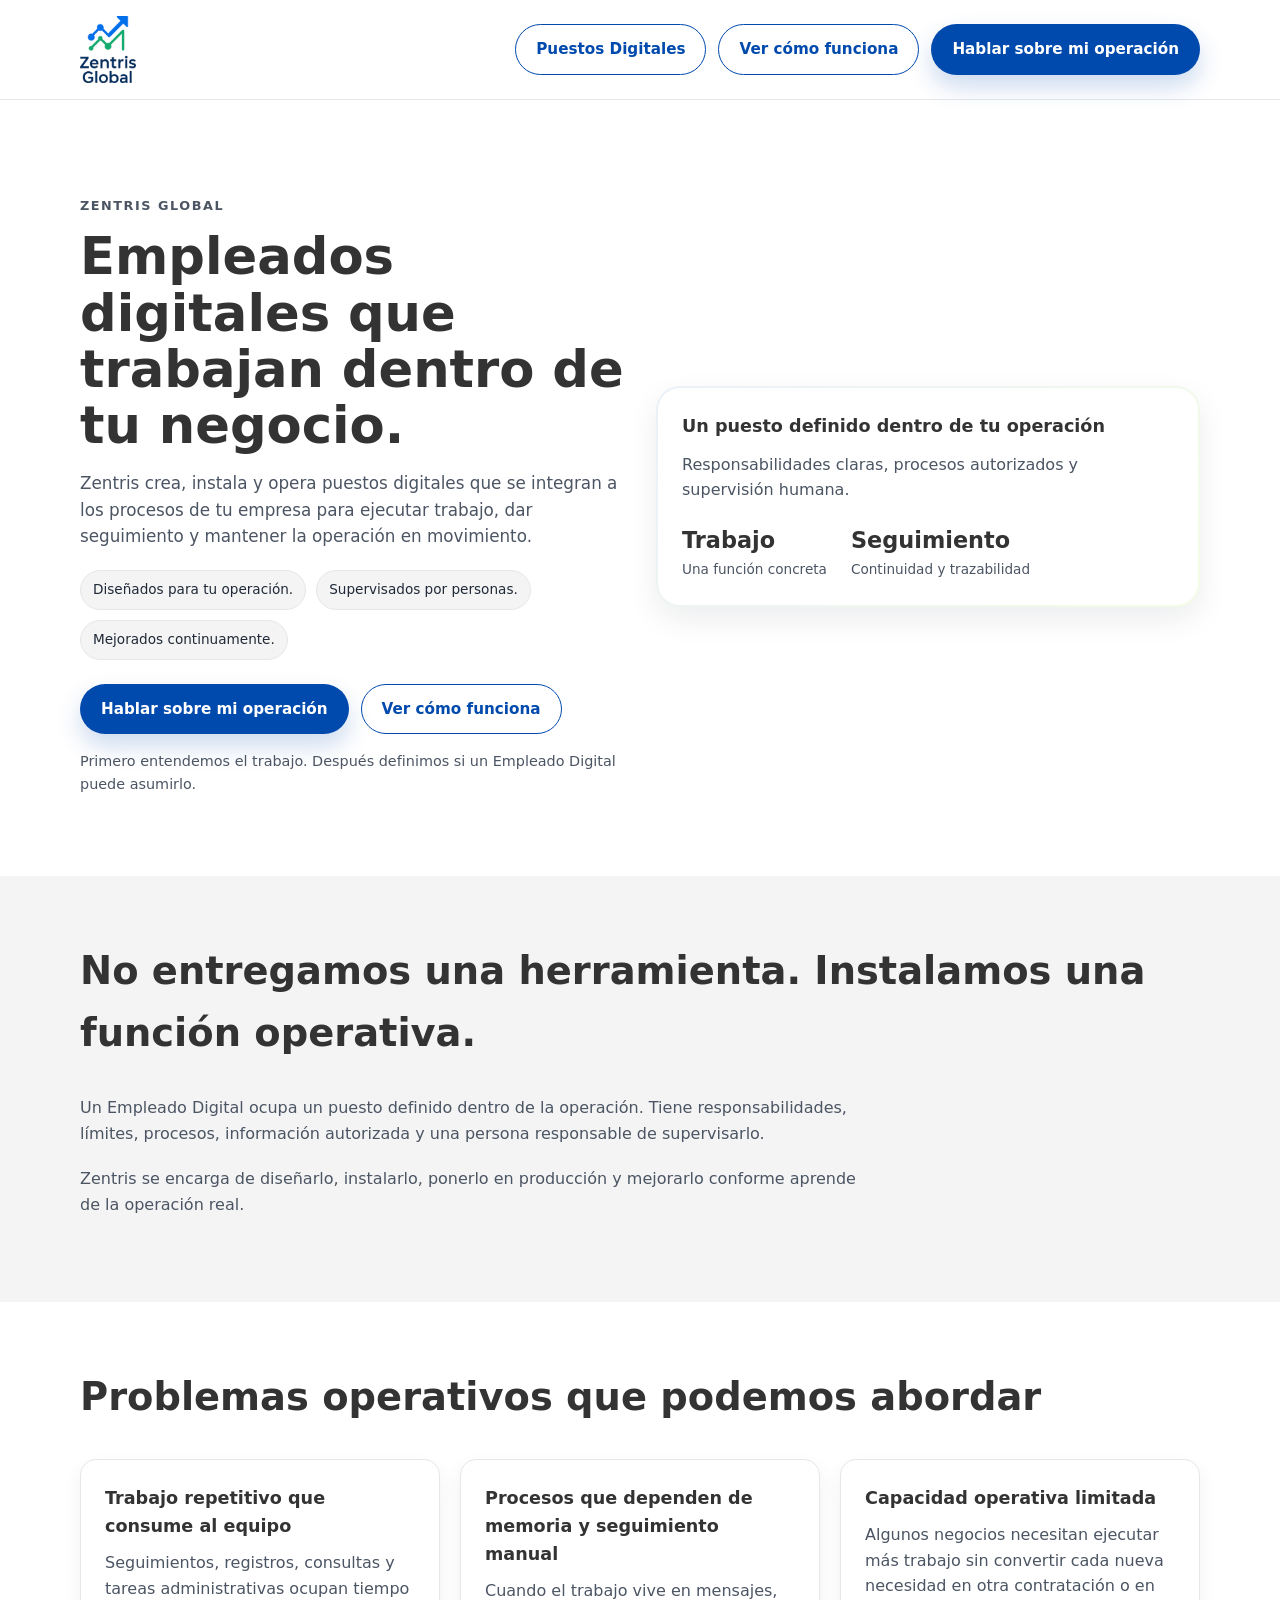
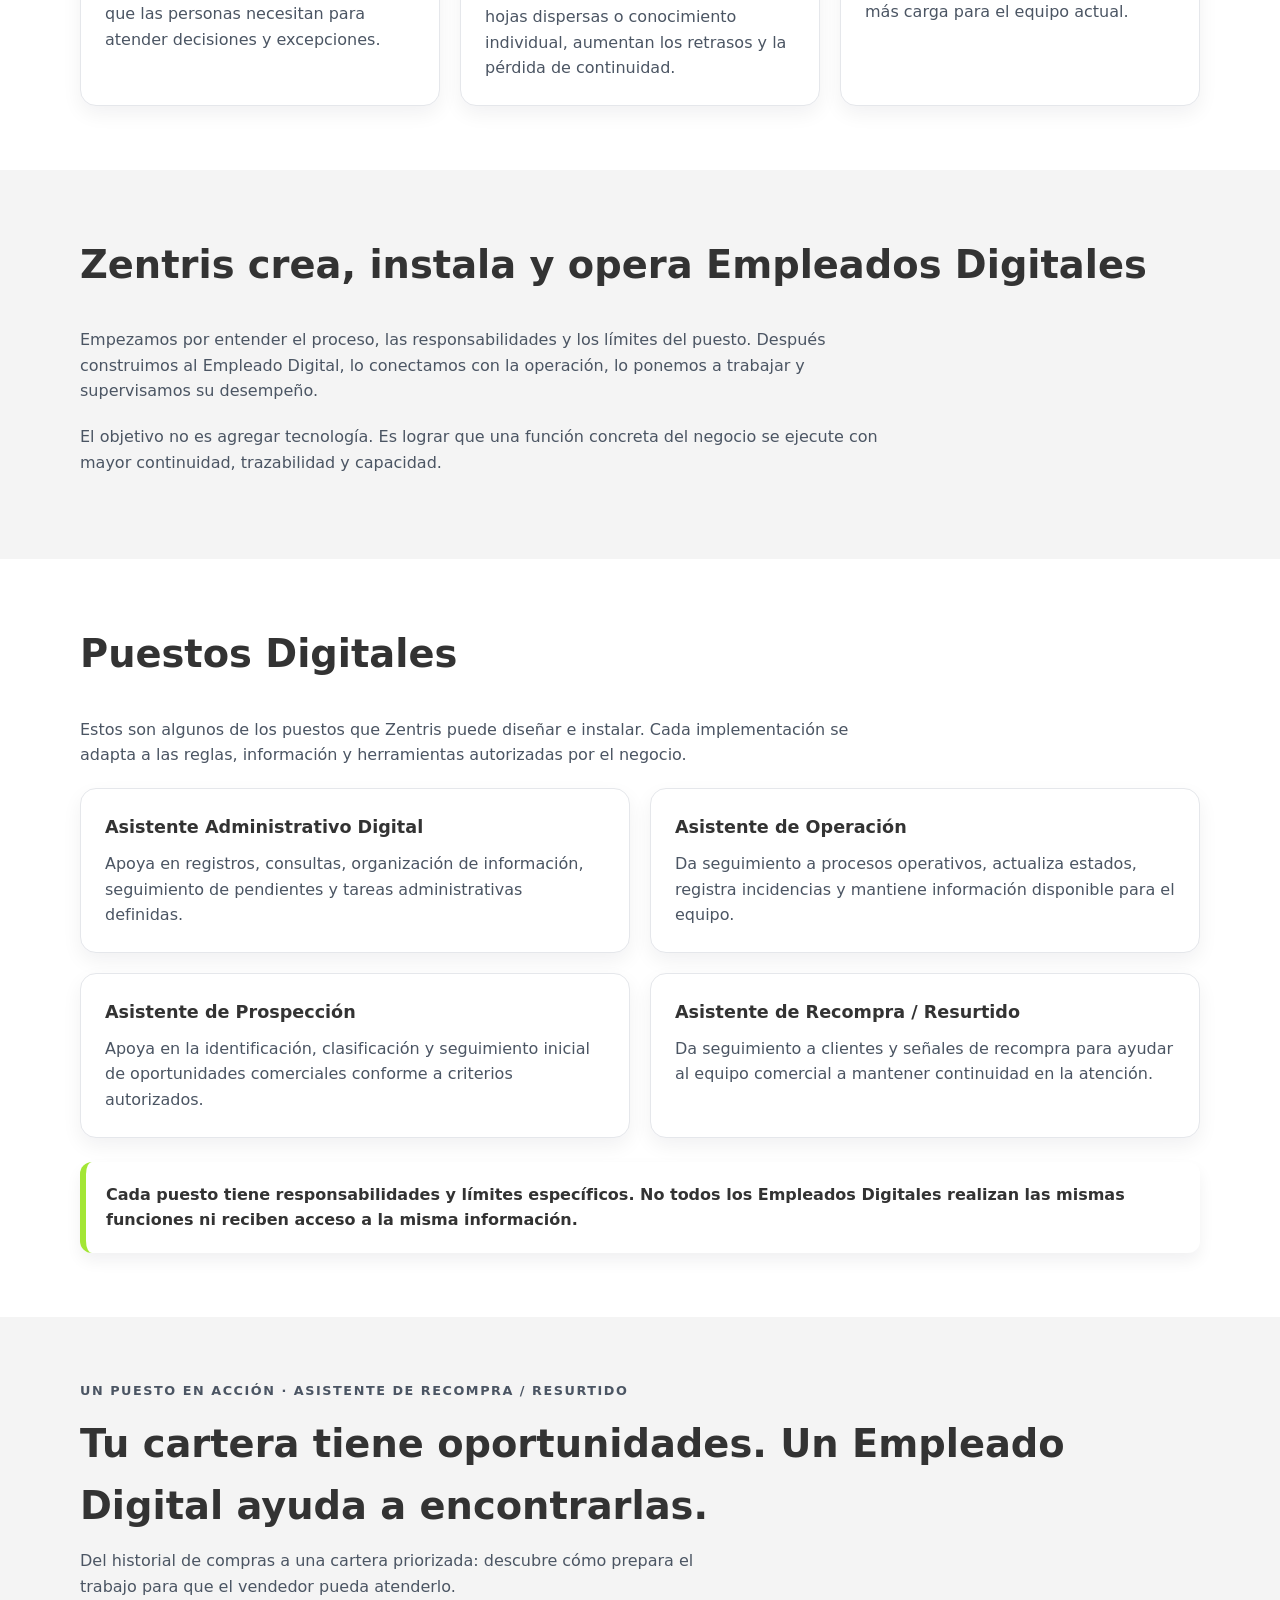
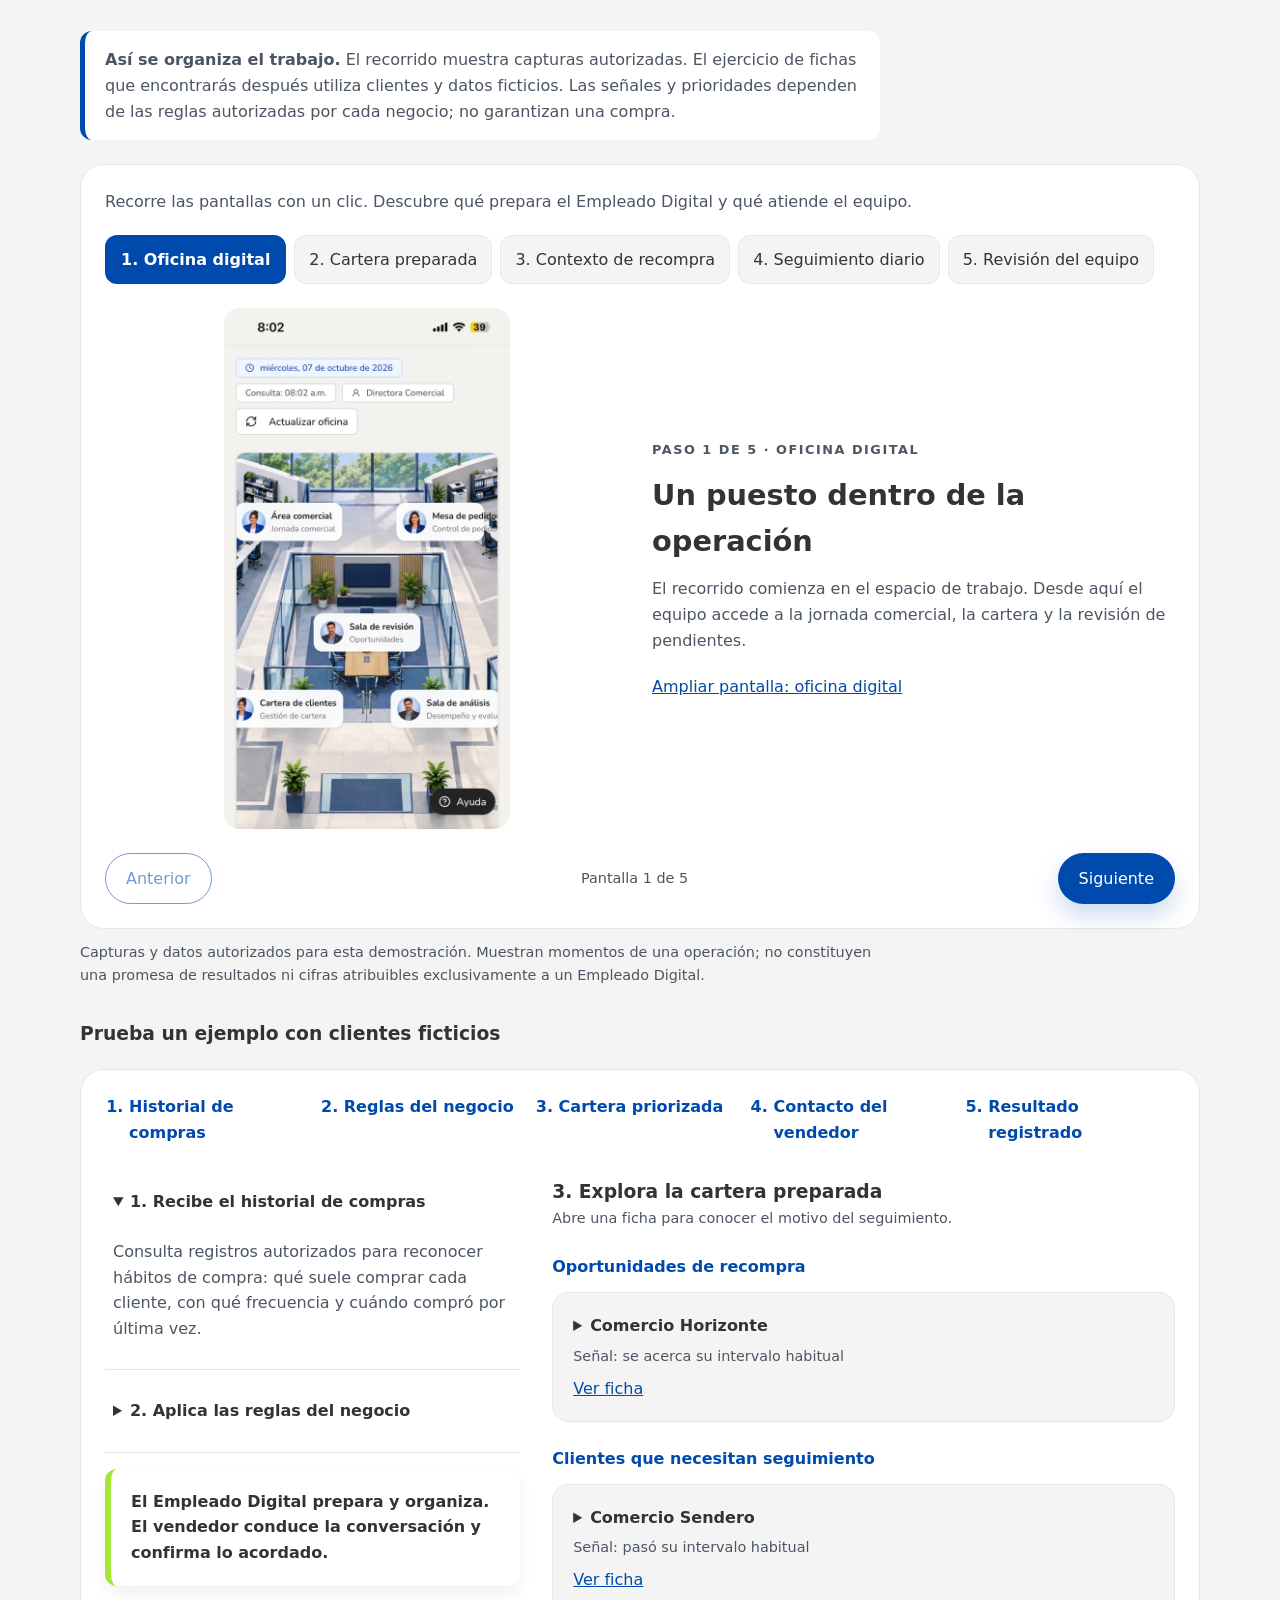
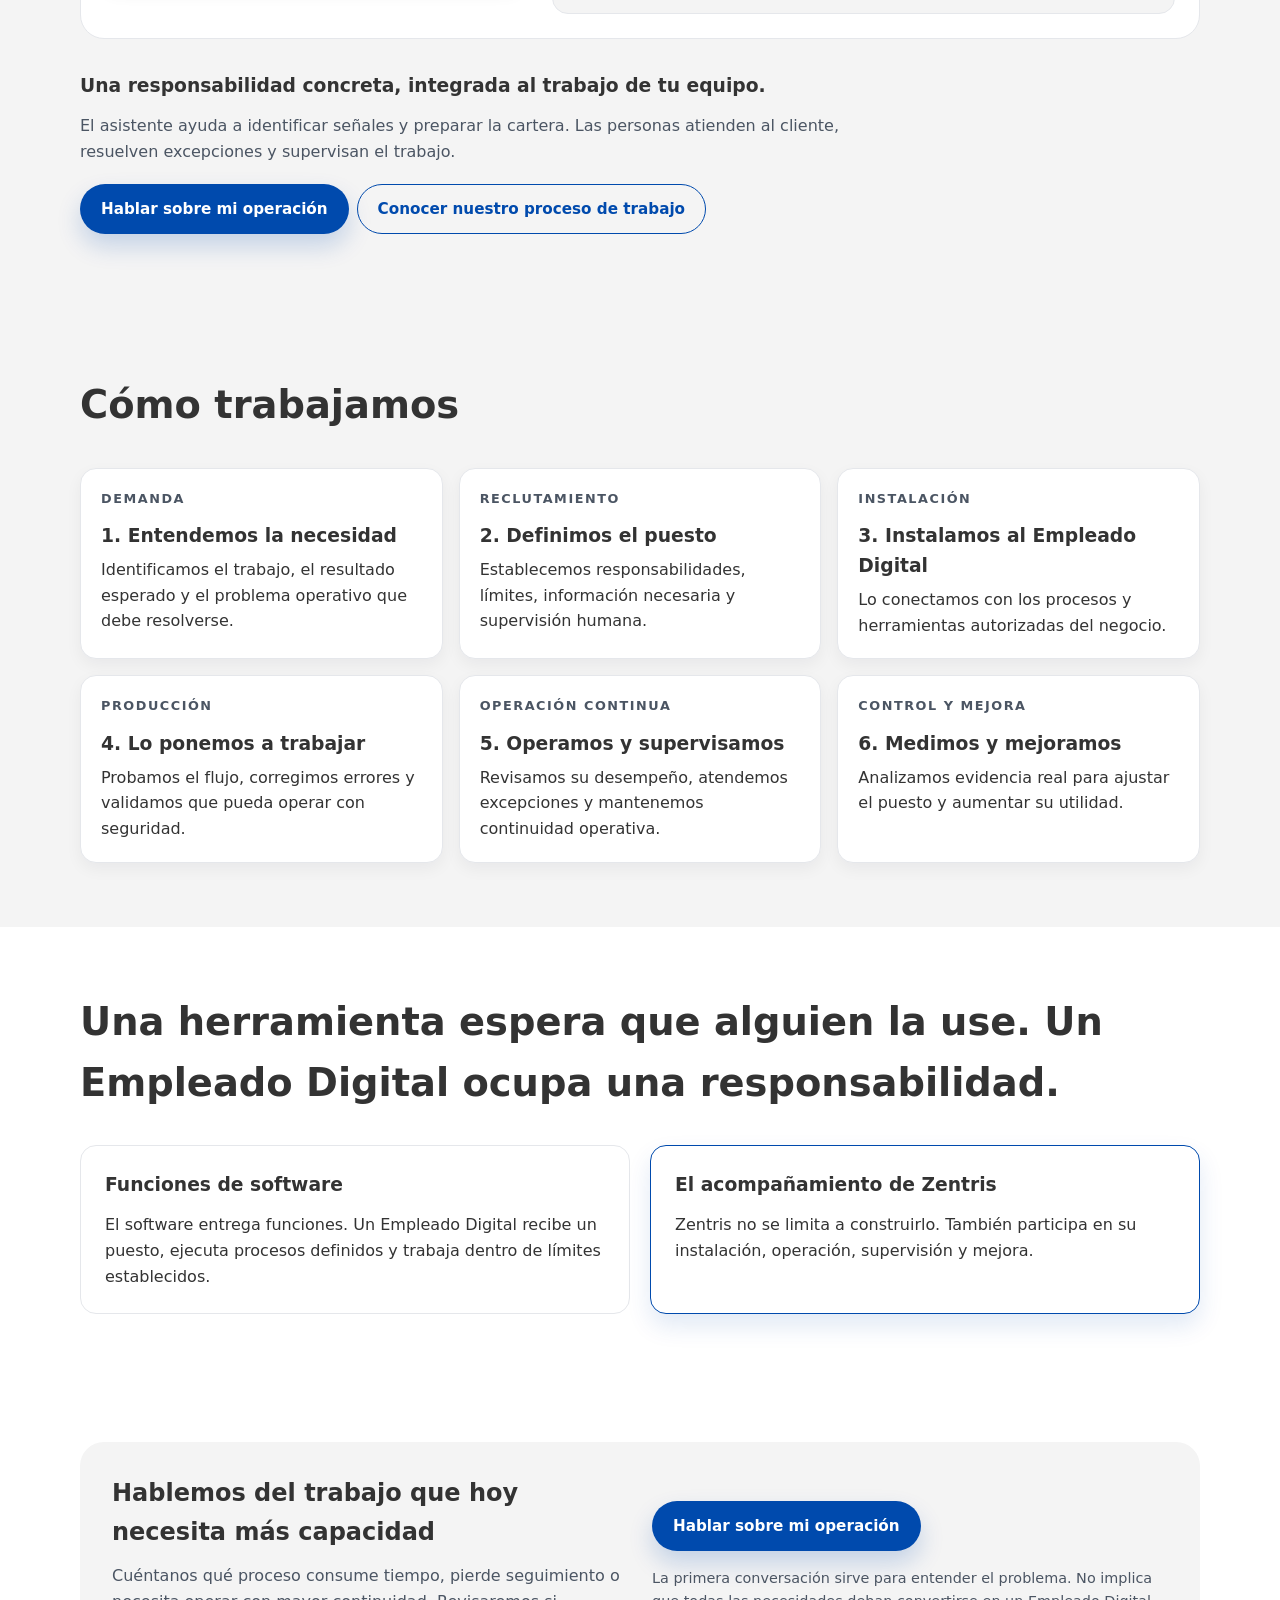
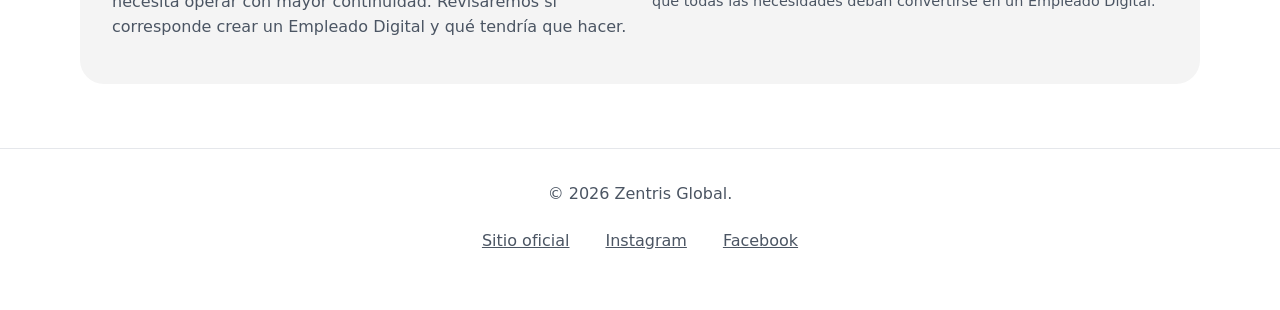
==== commit d8cb0c0f: "Hide browser address bars in demo and enlarged screens" ====
--- a/index.html
+++ b/index.html
@@ -160,24 +160,24 @@
             </div>
             <div class="screen-demo-stage">
               <figure class="screen-demo-slide" id="screen-office" role="group" aria-roledescription="diapositiva" aria-label="1 de 5: Oficina digital">
-                <img src="/assets/screen-office.webp" alt="Captura autorizada: oficina digital del espacio de trabajo comercial." width="591" height="1280" loading="lazy" decoding="async">
-                <figcaption><p class="eyebrow">Paso 1 de 5 · Oficina digital</p><h3>Un puesto dentro de la operación</h3><p>El recorrido comienza en el espacio de trabajo. Desde aquí el equipo accede a la jornada comercial, la cartera y la revisión de pendientes.</p><a href="/assets/screen-office.webp">Ampliar pantalla: oficina digital</a></figcaption>
+                <div class="screen-capture-frame"><img src="/assets/screen-office.webp" alt="Captura autorizada: oficina digital del espacio de trabajo comercial." width="591" height="1280" loading="lazy" decoding="async"></div>
+                <figcaption><p class="eyebrow">Paso 1 de 5 · Oficina digital</p><h3>Un puesto dentro de la operación</h3><p>El recorrido comienza en el espacio de trabajo. Desde aquí el equipo accede a la jornada comercial, la cartera y la revisión de pendientes.</p><button type="button" class="screen-enlarge" hidden data-screen-enlarge="/assets/screen-office.webp">Ampliar pantalla: oficina digital</button></figcaption>
               </figure>
               <figure class="screen-demo-slide" id="screen-portfolio" role="group" aria-roledescription="diapositiva" aria-label="2 de 5: Cartera preparada">
-                <img src="/assets/screen-portfolio.webp" alt="Captura autorizada: cartera preparada del espacio de trabajo comercial." width="591" height="1280" loading="lazy" decoding="async">
-                <figcaption><p class="eyebrow">Paso 2 de 5 · Cartera preparada</p><h3>El vendedor encuentra la cartera lista</h3><p>La vista muestra 299 clientes preparados, 294 listos para contactar y 5 sin teléfono. El equipo puede distinguir el trabajo disponible de las excepciones que requieren atención.</p><a href="/assets/screen-portfolio.webp">Ampliar pantalla: cartera preparada</a></figcaption>
+                <div class="screen-capture-frame"><img src="/assets/screen-portfolio.webp" alt="Captura autorizada: cartera preparada del espacio de trabajo comercial." width="591" height="1280" loading="lazy" decoding="async"></div>
+                <figcaption><p class="eyebrow">Paso 2 de 5 · Cartera preparada</p><h3>El vendedor encuentra la cartera lista</h3><p>La vista muestra 299 clientes preparados, 294 listos para contactar y 5 sin teléfono. El equipo puede distinguir el trabajo disponible de las excepciones que requieren atención.</p><button type="button" class="screen-enlarge" hidden data-screen-enlarge="/assets/screen-portfolio.webp">Ampliar pantalla: cartera preparada</button></figcaption>
               </figure>
               <figure class="screen-demo-slide" id="screen-products" role="group" aria-roledescription="diapositiva" aria-label="3 de 5: Contexto de recompra">
-                <img src="/assets/screen-products.webp" alt="Captura autorizada: contexto de recompra del espacio de trabajo comercial." width="591" height="1280" loading="lazy" decoding="async">
-                <figcaption><p class="eyebrow">Paso 3 de 5 · Contexto de recompra</p><h3>El historial ayuda a orientar la conversación</h3><p>La vista presenta productos habituales y cantidades como contexto para la atención. El vendedor confirma con el cliente lo que necesita y sigue el proceso autorizado para registrar el pedido.</p><a href="/assets/screen-products.webp">Ampliar pantalla: contexto de recompra</a></figcaption>
+                <div class="screen-capture-frame"><img src="/assets/screen-products.webp" alt="Captura autorizada: contexto de recompra del espacio de trabajo comercial." width="591" height="1280" loading="lazy" decoding="async"></div>
+                <figcaption><p class="eyebrow">Paso 3 de 5 · Contexto de recompra</p><h3>El historial ayuda a orientar la conversación</h3><p>La vista presenta productos habituales y cantidades como contexto para la atención. El vendedor confirma con el cliente lo que necesita y sigue el proceso autorizado para registrar el pedido.</p><button type="button" class="screen-enlarge" hidden data-screen-enlarge="/assets/screen-products.webp">Ampliar pantalla: contexto de recompra</button></figcaption>
               </figure>
               <figure class="screen-demo-slide" id="screen-day" role="group" aria-roledescription="diapositiva" aria-label="4 de 5: Seguimiento diario">
-                <img src="/assets/screen-day.webp" alt="Captura autorizada: seguimiento diario del espacio de trabajo comercial." width="591" height="1280" loading="lazy" decoding="async">
-                <figcaption><p class="eyebrow">Paso 4 de 5 · Seguimiento diario</p><h3>El resultado queda registrado</h3><p>El resumen permite consultar clientes atendidos y pedidos aceptados de una jornada. Estos registros describen la actividad mostrada; no prueban por sí solos un aumento de ventas.</p><a href="/assets/screen-day.webp">Ampliar pantalla: seguimiento diario</a></figcaption>
+                <div class="screen-capture-frame"><img src="/assets/screen-day.webp" alt="Captura autorizada: seguimiento diario del espacio de trabajo comercial." width="591" height="1280" loading="lazy" decoding="async"></div>
+                <figcaption><p class="eyebrow">Paso 4 de 5 · Seguimiento diario</p><h3>El resultado queda registrado</h3><p>El resumen permite consultar clientes atendidos y pedidos aceptados de una jornada. Estos registros describen la actividad mostrada; no prueban por sí solos un aumento de ventas.</p><button type="button" class="screen-enlarge" hidden data-screen-enlarge="/assets/screen-day.webp">Ampliar pantalla: seguimiento diario</button></figcaption>
               </figure>
               <figure class="screen-demo-slide" id="screen-progress" role="group" aria-roledescription="diapositiva" aria-label="5 de 5: Revisión del equipo">
-                <img src="/assets/screen-progress.webp" alt="Captura autorizada: revisión del equipo del espacio de trabajo comercial." width="591" height="1280" loading="lazy" decoding="async">
-                <figcaption><p class="eyebrow">Paso 5 de 5 · Revisión del equipo</p><h3>Lo atendido y lo pendiente quedan visibles</h3><p>La vista permite revisar el avance de atención de la cartera y el registro comercial del equipo. La supervisión humana usa esta información para decidir el siguiente paso.</p><a href="/assets/screen-progress.webp">Ampliar pantalla: revisión del equipo</a></figcaption>
+                <div class="screen-capture-frame"><img src="/assets/screen-progress.webp" alt="Captura autorizada: revisión del equipo del espacio de trabajo comercial." width="591" height="1280" loading="lazy" decoding="async"></div>
+                <figcaption><p class="eyebrow">Paso 5 de 5 · Revisión del equipo</p><h3>Lo atendido y lo pendiente quedan visibles</h3><p>La vista permite revisar el avance de atención de la cartera y el registro comercial del equipo. La supervisión humana usa esta información para decidir el siguiente paso.</p><button type="button" class="screen-enlarge" hidden data-screen-enlarge="/assets/screen-progress.webp">Ampliar pantalla: revisión del equipo</button></figcaption>
               </figure>
             </div>
             <div class="screen-demo-controls" hidden>
@@ -186,6 +186,11 @@
               <button type="button" class="btn btn-primary" data-screen-next>Siguiente</button>
             </div>
           </div>
+          <dialog class="screen-capture-dialog" aria-labelledby="screen-dialog-title">
+            <form method="dialog"><button class="btn btn-outline" type="submit">Cerrar pantalla</button></form>
+            <h3 id="screen-dialog-title">Vista ampliada</h3>
+            <div class="screen-capture-frame"><img alt="" width="591" height="1280"></div>
+          </dialog>
           <p class="micro demo-screen-note">Capturas y datos autorizados para esta demostración. Muestran momentos de una operación; no constituyen una promesa de resultados ni cifras atribuibles exclusivamente a un Empleado Digital.</p>
           <h3 class="demo-exercise-title">Prueba un ejemplo con clientes ficticios</h3>
           <div class="demo-shell">
--- a/styles.css
+++ b/styles.css
@@ -474,3 +474,14 @@
 .screen-demo [hidden] { display: none !important; }
 @media (min-width: 768px) { .screen-demo-slide { grid-template-columns: 1fr 1fr; } }
 @media (max-width: 480px) { .screen-demo { padding: 16px; } .screen-demo-slide img { height: 440px; } .screen-demo-controls .btn { padding: 10px 14px; } }
+
+/* Display only the app area: Safari's address and navigation bars start below y=1075. */
+.screen-capture-frame { width: min(100%, 286px); aspect-ratio: 591 / 1075; overflow: hidden; border-radius: 16px; background: var(--gray); margin-inline: auto; }
+.screen-demo-slide .screen-capture-frame img, .screen-capture-dialog .screen-capture-frame img { width: 100%; height: auto; border-radius: 0; display: block; }
+.screen-enlarge { display: inline-flex; align-items: center; min-height: 44px; padding: 8px 0; border: 0; background: transparent; font: inherit; text-align: left; text-decoration: underline; color: var(--blue); cursor: pointer; }
+.screen-capture-dialog { width: min(90vw, 640px); max-height: 90vh; overflow: auto; margin: auto; padding: 20px; border: 1px solid var(--border); border-radius: 20px; color: var(--text); }
+.screen-capture-dialog::backdrop { background: rgba(0, 0, 0, .65); }
+.screen-capture-dialog form { display: flex; justify-content: flex-end; margin-bottom: 16px; }
+.screen-capture-dialog h3 { margin-bottom: 16px; }
+.screen-capture-dialog .screen-capture-frame { width: 100%; }
+@media (max-width: 480px) { .screen-demo-slide .screen-capture-frame { width: min(100%, 242px); } }
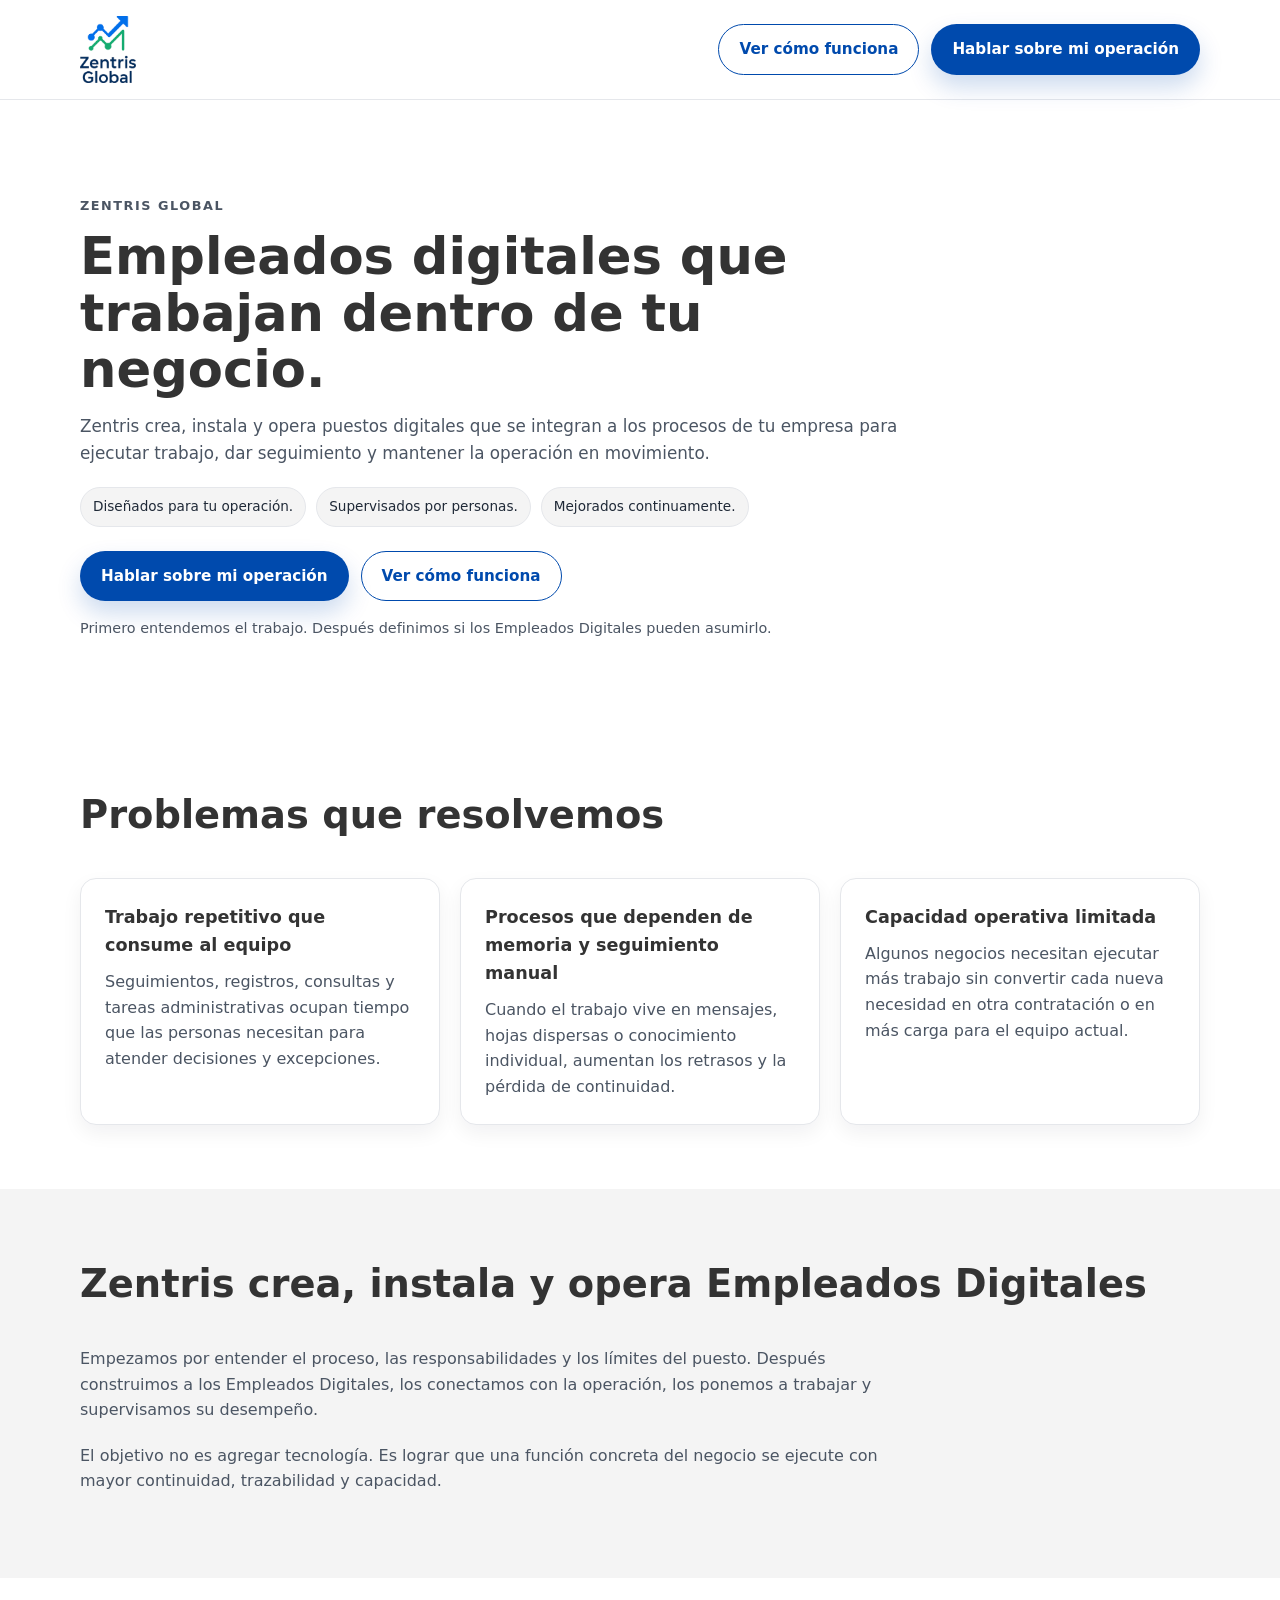
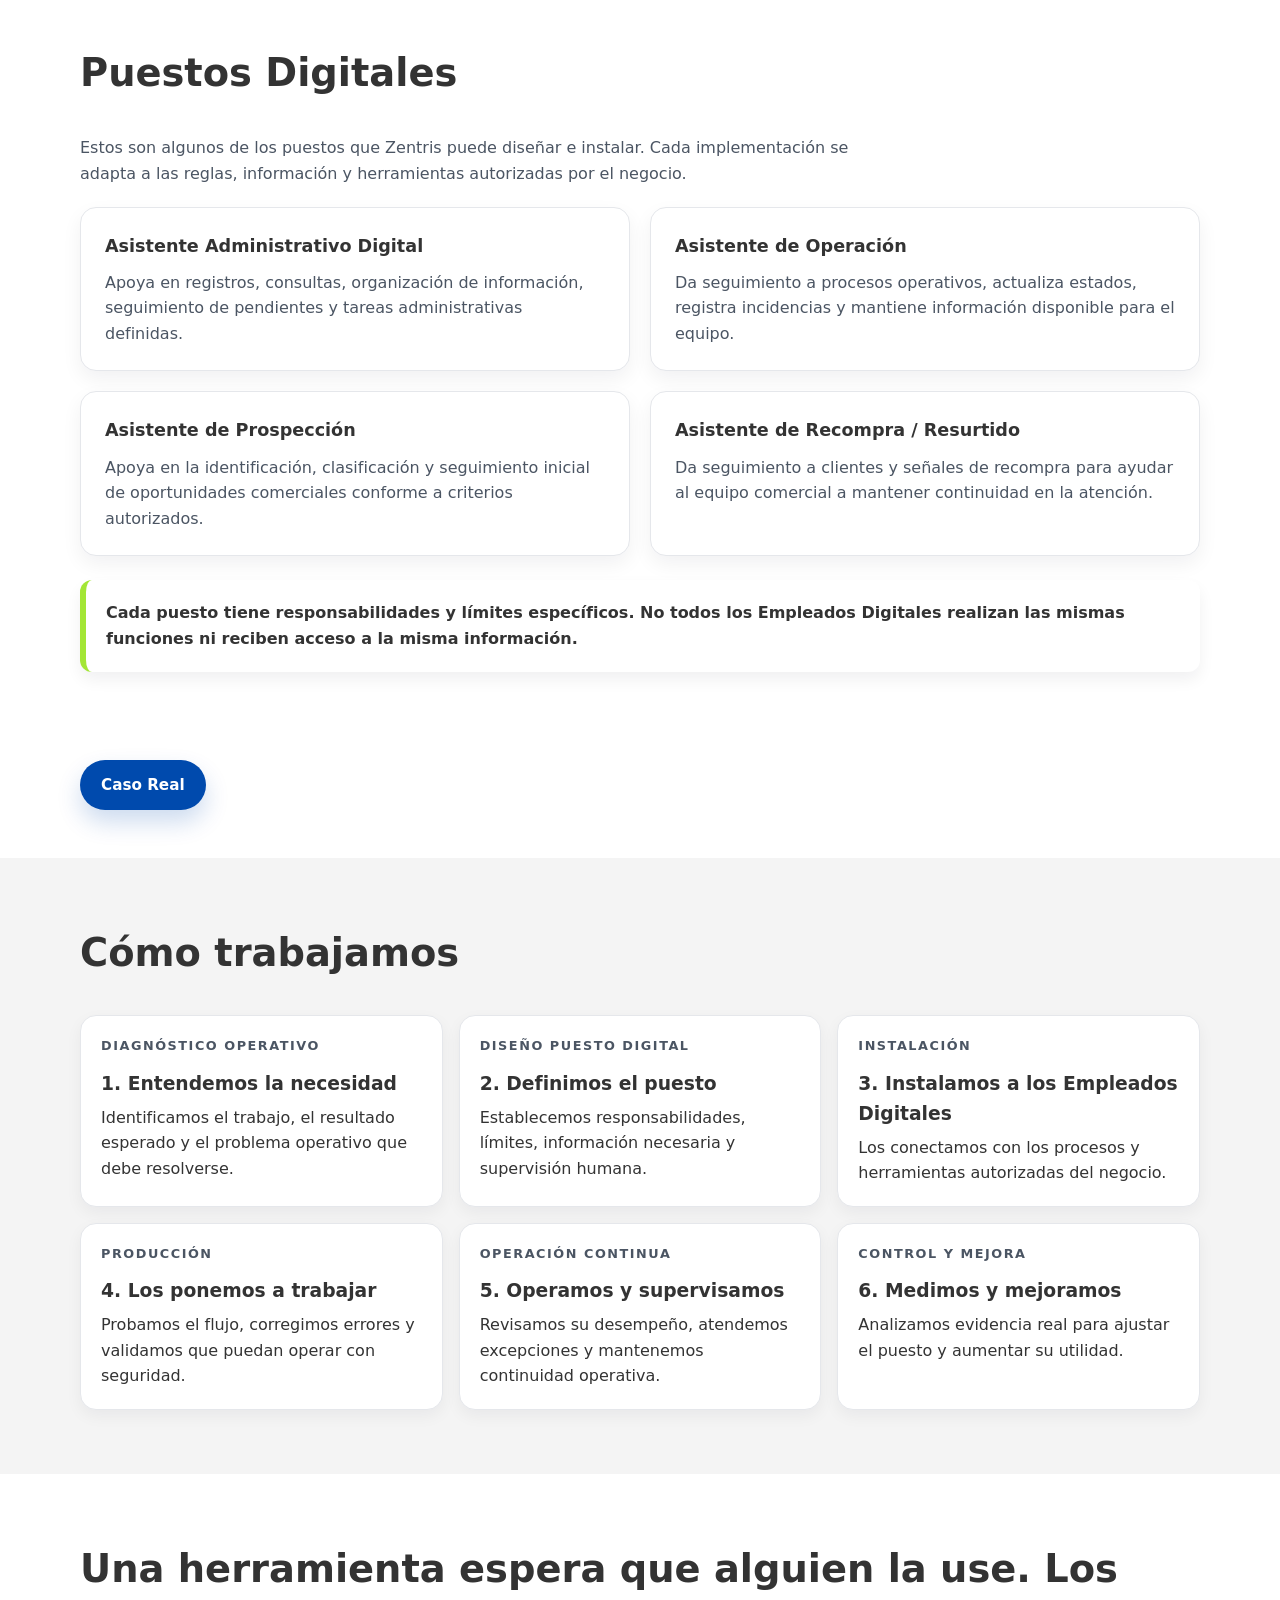
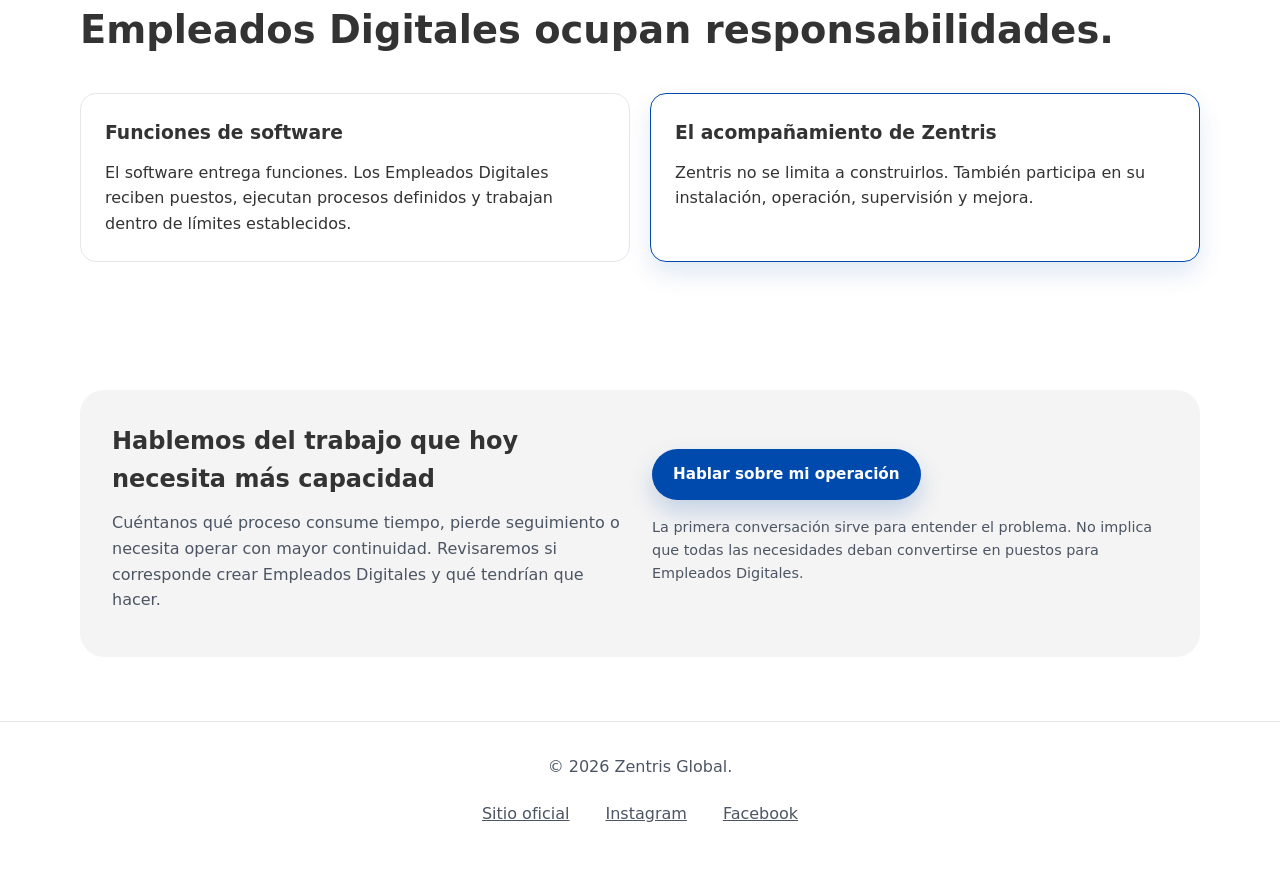
==== commit e3ab8bee: "Simplify Zentris Home and move interactive case to its own page" ====
--- a/index.html
+++ b/index.html
@@ -31,15 +31,14 @@
           <img src="/assets/logo.webp" alt="Zentris Global — inicio" height="381" width="320">
         </a>
         <nav class="header-actions" aria-label="Navegación principal">
-          <a class="btn btn-outline" href="/#puestos">Puestos Digitales</a>
-          <a class="btn btn-outline" href="#como-funciona">Ver cómo funciona</a>
+          <a class="btn btn-outline" href="#flujo">Ver cómo funciona</a>
           <a class="btn btn-primary" href="https://wa.me/525645741746">Hablar sobre mi operación</a>
         </nav>
       </div>
     </header>
     <main id="inicio" tabindex="-1">
       <section class="hero">
-        <div class="container hero-grid">
+        <div class="container hero-grid hero-simplified">
           <div class="hero-copy">
             <p class="eyebrow">Zentris Global</p>
             <h1>Empleados digitales que trabajan dentro de tu negocio.</h1>
@@ -51,41 +50,16 @@
             </ul>
             <div class="hero-actions">
               <a class="btn btn-primary" href="https://wa.me/525645741746">Hablar sobre mi operación</a>
-              <a class="btn btn-outline" href="#como-funciona">Ver cómo funciona</a>
-            </div>
-            <p class="micro">Primero entendemos el trabajo. Después definimos si un Empleado Digital puede asumirlo.</p>
-          </div>
-          <div class="hero-card">
-            <div class="hero-card-inner">
-              <h2 class="hero-card-title">Un puesto definido dentro de tu operación</h2>
-              <p class="hero-card-text">Responsabilidades claras, procesos autorizados y supervisión humana.</p>
-              <div class="hero-card-metrics">
-                <div>
-                  <span class="metric">Trabajo</span>
-                  <span class="metric-label">Una función concreta</span>
-                </div>
-                <div>
-                  <span class="metric">Seguimiento</span>
-                  <span class="metric-label">Continuidad y trazabilidad</span>
-                </div>
-              </div>
-            </div>
-          </div>
-        </div>
-      </section>
-      <section class="section section-muted">
-        <div class="container">
-          <div class="section-heading">
-            <h2>No entregamos una herramienta. Instalamos una función operativa.</h2>
-          </div>
-          <p>Un Empleado Digital ocupa un puesto definido dentro de la operación. Tiene responsabilidades, límites, procesos, información autorizada y una persona responsable de supervisarlo.</p>
-          <p>Zentris se encarga de diseñarlo, instalarlo, ponerlo en producción y mejorarlo conforme aprende de la operación real.</p>
+              <a class="btn btn-outline" href="#flujo">Ver cómo funciona</a>
+            </div>
+            <p class="micro">Primero entendemos el trabajo. Después definimos si los Empleados Digitales pueden asumirlo.</p>
+          </div>
         </div>
       </section>
       <section class="section">
         <div class="container">
           <div class="section-heading">
-            <h2>Problemas operativos que podemos abordar</h2>
+            <h2>Problemas que resolvemos</h2>
           </div>
           <div class="card-grid">
             <article class="card">
@@ -108,7 +82,7 @@
           <div class="section-heading">
             <h2>Zentris crea, instala y opera Empleados Digitales</h2>
           </div>
-          <p>Empezamos por entender el proceso, las responsabilidades y los límites del puesto. Después construimos al Empleado Digital, lo conectamos con la operación, lo ponemos a trabajar y supervisamos su desempeño.</p>
+          <p>Empezamos por entender el proceso, las responsabilidades y los límites del puesto. Después construimos a los Empleados Digitales, los conectamos con la operación, los ponemos a trabajar y supervisamos su desempeño.</p>
           <p>El objetivo no es agregar tecnología. Es lograr que una función concreta del negocio se ejecute con mayor continuidad, trazabilidad y capacidad.</p>
         </div>
       </section>
@@ -141,108 +115,9 @@
           </aside>
         </div>
       </section>
-      <section id="como-funciona" class="section section-muted" aria-labelledby="demo-title">
-        <div class="container">
-          <div class="section-heading">
-            <p class="eyebrow">Un puesto en acción · Asistente de Recompra / Resurtido</p>
-            <h2 id="demo-title">Tu cartera tiene oportunidades. Un Empleado Digital ayuda a encontrarlas.</h2>
-            <p>Del historial de compras a una cartera priorizada: descubre cómo prepara el trabajo para que el vendedor pueda atenderlo.</p>
-          </div>
-          <p class="demo-notice"><strong>Así se organiza el trabajo.</strong> El recorrido muestra capturas autorizadas. El ejercicio de fichas que encontrarás después utiliza clientes y datos ficticios. Las señales y prioridades dependen de las reglas autorizadas por cada negocio; no garantizan una compra.</p>
-          <div class="screen-demo" data-screen-demo role="region" aria-roledescription="carrusel" aria-label="Demostración del organizador de cartera">
-            <p class="screen-demo-intro">Recorre las pantallas con un clic. Descubre qué prepara el Empleado Digital y qué atiende el equipo.</p>
-            <div class="screen-demo-tabs" aria-label="Elegir pantalla" hidden>
-              <button type="button" class="screen-demo-tab" data-screen-index="0" aria-controls="screen-office" aria-pressed="false">1. Oficina digital</button>
-              <button type="button" class="screen-demo-tab" data-screen-index="1" aria-controls="screen-portfolio" aria-pressed="false">2. Cartera preparada</button>
-              <button type="button" class="screen-demo-tab" data-screen-index="2" aria-controls="screen-products" aria-pressed="false">3. Contexto de recompra</button>
-              <button type="button" class="screen-demo-tab" data-screen-index="3" aria-controls="screen-day" aria-pressed="false">4. Seguimiento diario</button>
-              <button type="button" class="screen-demo-tab" data-screen-index="4" aria-controls="screen-progress" aria-pressed="false">5. Revisión del equipo</button>
-            </div>
-            <div class="screen-demo-stage">
-              <figure class="screen-demo-slide" id="screen-office" role="group" aria-roledescription="diapositiva" aria-label="1 de 5: Oficina digital">
-                <div class="screen-capture-frame"><img src="/assets/screen-office.webp" alt="Captura autorizada: oficina digital del espacio de trabajo comercial." width="591" height="1280" loading="lazy" decoding="async"></div>
-                <figcaption><p class="eyebrow">Paso 1 de 5 · Oficina digital</p><h3>Un puesto dentro de la operación</h3><p>El recorrido comienza en el espacio de trabajo. Desde aquí el equipo accede a la jornada comercial, la cartera y la revisión de pendientes.</p><button type="button" class="screen-enlarge" hidden data-screen-enlarge="/assets/screen-office.webp">Ampliar pantalla: oficina digital</button></figcaption>
-              </figure>
-              <figure class="screen-demo-slide" id="screen-portfolio" role="group" aria-roledescription="diapositiva" aria-label="2 de 5: Cartera preparada">
-                <div class="screen-capture-frame"><img src="/assets/screen-portfolio.webp" alt="Captura autorizada: cartera preparada del espacio de trabajo comercial." width="591" height="1280" loading="lazy" decoding="async"></div>
-                <figcaption><p class="eyebrow">Paso 2 de 5 · Cartera preparada</p><h3>El vendedor encuentra la cartera lista</h3><p>La vista muestra 299 clientes preparados, 294 listos para contactar y 5 sin teléfono. El equipo puede distinguir el trabajo disponible de las excepciones que requieren atención.</p><button type="button" class="screen-enlarge" hidden data-screen-enlarge="/assets/screen-portfolio.webp">Ampliar pantalla: cartera preparada</button></figcaption>
-              </figure>
-              <figure class="screen-demo-slide" id="screen-products" role="group" aria-roledescription="diapositiva" aria-label="3 de 5: Contexto de recompra">
-                <div class="screen-capture-frame"><img src="/assets/screen-products.webp" alt="Captura autorizada: contexto de recompra del espacio de trabajo comercial." width="591" height="1280" loading="lazy" decoding="async"></div>
-                <figcaption><p class="eyebrow">Paso 3 de 5 · Contexto de recompra</p><h3>El historial ayuda a orientar la conversación</h3><p>La vista presenta productos habituales y cantidades como contexto para la atención. El vendedor confirma con el cliente lo que necesita y sigue el proceso autorizado para registrar el pedido.</p><button type="button" class="screen-enlarge" hidden data-screen-enlarge="/assets/screen-products.webp">Ampliar pantalla: contexto de recompra</button></figcaption>
-              </figure>
-              <figure class="screen-demo-slide" id="screen-day" role="group" aria-roledescription="diapositiva" aria-label="4 de 5: Seguimiento diario">
-                <div class="screen-capture-frame"><img src="/assets/screen-day.webp" alt="Captura autorizada: seguimiento diario del espacio de trabajo comercial." width="591" height="1280" loading="lazy" decoding="async"></div>
-                <figcaption><p class="eyebrow">Paso 4 de 5 · Seguimiento diario</p><h3>El resultado queda registrado</h3><p>El resumen permite consultar clientes atendidos y pedidos aceptados de una jornada. Estos registros describen la actividad mostrada; no prueban por sí solos un aumento de ventas.</p><button type="button" class="screen-enlarge" hidden data-screen-enlarge="/assets/screen-day.webp">Ampliar pantalla: seguimiento diario</button></figcaption>
-              </figure>
-              <figure class="screen-demo-slide" id="screen-progress" role="group" aria-roledescription="diapositiva" aria-label="5 de 5: Revisión del equipo">
-                <div class="screen-capture-frame"><img src="/assets/screen-progress.webp" alt="Captura autorizada: revisión del equipo del espacio de trabajo comercial." width="591" height="1280" loading="lazy" decoding="async"></div>
-                <figcaption><p class="eyebrow">Paso 5 de 5 · Revisión del equipo</p><h3>Lo atendido y lo pendiente quedan visibles</h3><p>La vista permite revisar el avance de atención de la cartera y el registro comercial del equipo. La supervisión humana usa esta información para decidir el siguiente paso.</p><button type="button" class="screen-enlarge" hidden data-screen-enlarge="/assets/screen-progress.webp">Ampliar pantalla: revisión del equipo</button></figcaption>
-              </figure>
-            </div>
-            <div class="screen-demo-controls" hidden>
-              <button type="button" class="btn btn-outline" data-screen-prev>Anterior</button>
-              <p class="micro" data-screen-status role="status" aria-live="polite" aria-atomic="true"></p>
-              <button type="button" class="btn btn-primary" data-screen-next>Siguiente</button>
-            </div>
-          </div>
-          <dialog class="screen-capture-dialog" aria-labelledby="screen-dialog-title">
-            <form method="dialog"><button class="btn btn-outline" type="submit">Cerrar pantalla</button></form>
-            <h3 id="screen-dialog-title">Vista ampliada</h3>
-            <div class="screen-capture-frame"><img alt="" width="591" height="1280"></div>
-          </dialog>
-          <p class="micro demo-screen-note">Capturas y datos autorizados para esta demostración. Muestran momentos de una operación; no constituyen una promesa de resultados ni cifras atribuibles exclusivamente a un Empleado Digital.</p>
-          <h3 class="demo-exercise-title">Prueba un ejemplo con clientes ficticios</h3>
-          <div class="demo-shell">
-            <ol class="demo-journey" aria-label="Recorrido del trabajo">
-              <li>Historial de compras</li><li>Reglas del negocio</li><li>Cartera priorizada</li><li>Contacto del vendedor</li><li>Resultado registrado</li>
-            </ol>
-            <div class="demo-layout">
-              <div class="demo-context">
-                <details class="demo-explainer" open>
-                  <summary>1. Recibe el historial de compras</summary>
-                  <p>Consulta registros autorizados para reconocer hábitos de compra: qué suele comprar cada cliente, con qué frecuencia y cuándo compró por última vez.</p>
-                </details>
-                <details class="demo-explainer">
-                  <summary>2. Aplica las reglas del negocio</summary>
-                  <p>En este ejemplo, se compara el tiempo desde la última compra con la frecuencia habitual. El negocio define qué señales considerar, quién puede ver la información y qué casos debe revisar una persona.</p>
-                </details>
-                <div class="callout"><p>El Empleado Digital prepara y organiza. El vendedor conduce la conversación y confirma lo acordado.</p></div>
-              </div>
-              <div class="demo-portfolio">
-                <h3>3. Explora la cartera preparada</h3>
-                <p class="micro">Abre una ficha para conocer el motivo del seguimiento.</p>
-                <h4 class="demo-group">Oportunidades de recompra</h4>
-                <details class="demo-client">
-                  <summary><span><strong>Comercio Horizonte</strong><span class="demo-client-label">Señal: se acerca su intervalo habitual</span></span><span class="demo-open">Ver ficha</span></summary>
-                  <div class="demo-client-body">
-                    <dl class="demo-facts"><div><dt>Frecuencia habitual</dt><dd>Cada 30 días</dd></div><div><dt>Última compra</dt><dd>Hace 28 días</dd></div><div><dt>Producto habitual</dt><dd>Material de empaque</dd></div></dl>
-                    <p><strong>Por qué contactar:</strong> se aproxima el momento en que este cliente suele comprar. El vendedor puede preguntar si necesita resurtir.</p>
-                    <p class="demo-human"><strong>4. Contacto del vendedor:</strong> confirmar la necesidad actual, cantidades y condiciones. El historial aporta contexto; la decisión de compra es del cliente.</p>
-                    <label for="demo-result-a"><strong>5. Simula el resultado del contacto</strong></label>
-                    <select id="demo-result-a" data-demo-result="demo-feedback-a"><option value="">Elige un resultado ficticio</option><option value="interested">Necesita resurtir</option><option value="later">Pide contacto más adelante</option><option value="unreached">No se logró contactar</option></select>
-                    <p id="demo-feedback-a" class="demo-feedback" role="status">Selecciona una opción para ver cómo queda el seguimiento.</p>
-                  </div>
-                </details>
-                <h4 class="demo-group">Clientes que necesitan seguimiento</h4>
-                <details class="demo-client">
-                  <summary><span><strong>Comercio Sendero</strong><span class="demo-client-label">Señal: pasó su intervalo habitual</span></span><span class="demo-open">Ver ficha</span></summary>
-                  <div class="demo-client-body">
-                    <dl class="demo-facts"><div><dt>Frecuencia habitual</dt><dd>Cada 15 días</dd></div><div><dt>Última compra</dt><dd>Hace 40 días</dd></div><div><dt>Producto habitual</dt><dd>Artículos de limpieza</dd></div></dl>
-                    <p><strong>Por qué contactar:</strong> lleva más tiempo del habitual sin comprar. El vendedor puede averiguar si cambió su necesidad o si existe algún pendiente.</p>
-                    <p class="demo-human"><strong>4. Contacto del vendedor:</strong> escuchar al cliente y revisar la situación antes de asumir que necesita otro pedido.</p>
-                    <label for="demo-result-b"><strong>5. Simula el resultado del contacto</strong></label>
-                    <select id="demo-result-b" data-demo-result="demo-feedback-b"><option value="">Elige un resultado ficticio</option><option value="review">Requiere revisión del responsable</option><option value="later">Pide contacto más adelante</option><option value="unreached">No se logró contactar</option></select>
-                    <p id="demo-feedback-b" class="demo-feedback" role="status">Selecciona una opción para ver cómo queda el seguimiento.</p>
-                  </div>
-                </details>
-                <noscript><p>En la operación, el resultado del contacto permite al equipo distinguir lo atendido de lo pendiente y definir el siguiente paso.</p></noscript>
-              </div>
-            </div>
-          </div>
-          <div class="demo-close"><h3>Una responsabilidad concreta, integrada al trabajo de tu equipo.</h3><p>El asistente ayuda a identificar señales y preparar la cartera. Las personas atienden al cliente, resuelven excepciones y supervisan el trabajo.</p><a class="btn btn-primary" href="https://wa.me/525645741746">Hablar sobre mi operación</a><a class="btn btn-outline" href="#flujo">Conocer nuestro proceso de trabajo</a></div>
-        </div>
-      </section>
+      <div id="como-funciona" class="container case-real-cta">
+        <a class="btn btn-primary" href="/caso-real">Caso Real</a>
+      </div>
       <section id="flujo" class="section section-muted">
         <div class="container">
           <div class="section-heading">
@@ -250,24 +125,24 @@
           </div>
           <ol class="steps">
             <li>
-              <p class="eyebrow">Demanda</p>
+              <p class="eyebrow">Diagnóstico operativo</p>
               <h3 class="step-title">1. Entendemos la necesidad</h3>
               <p>Identificamos el trabajo, el resultado esperado y el problema operativo que debe resolverse.</p>
             </li>
             <li>
-              <p class="eyebrow">Reclutamiento</p>
+              <p class="eyebrow">Diseño puesto digital</p>
               <h3 class="step-title">2. Definimos el puesto</h3>
               <p>Establecemos responsabilidades, límites, información necesaria y supervisión humana.</p>
             </li>
             <li>
               <p class="eyebrow">Instalación</p>
-              <h3 class="step-title">3. Instalamos al Empleado Digital</h3>
-              <p>Lo conectamos con los procesos y herramientas autorizadas del negocio.</p>
+              <h3 class="step-title">3. Instalamos a los Empleados Digitales</h3>
+              <p>Los conectamos con los procesos y herramientas autorizadas del negocio.</p>
             </li>
             <li>
               <p class="eyebrow">Producción</p>
-              <h3 class="step-title">4. Lo ponemos a trabajar</h3>
-              <p>Probamos el flujo, corregimos errores y validamos que pueda operar con seguridad.</p>
+              <h3 class="step-title">4. Los ponemos a trabajar</h3>
+              <p>Probamos el flujo, corregimos errores y validamos que puedan operar con seguridad.</p>
             </li>
             <li>
               <p class="eyebrow">Operación continua</p>
@@ -285,16 +160,16 @@
       <section class="section">
         <div class="container">
           <div class="section-heading">
-            <h2>Una herramienta espera que alguien la use. Un Empleado Digital ocupa una responsabilidad.</h2>
+            <h2>Una herramienta espera que alguien la use. Los Empleados Digitales ocupan responsabilidades.</h2>
           </div>
           <div class="comparison">
             <div class="comparison-column">
               <h3>Funciones de software</h3>
-              <p>El software entrega funciones. Un Empleado Digital recibe un puesto, ejecuta procesos definidos y trabaja dentro de límites establecidos.</p>
+              <p>El software entrega funciones. Los Empleados Digitales reciben puestos, ejecutan procesos definidos y trabajan dentro de límites establecidos.</p>
             </div>
             <div class="comparison-column highlighted">
               <h3>El acompañamiento de Zentris</h3>
-              <p>Zentris no se limita a construirlo. También participa en su instalación, operación, supervisión y mejora.</p>
+              <p>Zentris no se limita a construirlos. También participa en su instalación, operación, supervisión y mejora.</p>
             </div>
           </div>
         </div>
@@ -304,11 +179,11 @@
           <div class="final-cta-inner">
             <div>
               <h2>Hablemos del trabajo que hoy necesita más capacidad</h2>
-              <p>Cuéntanos qué proceso consume tiempo, pierde seguimiento o necesita operar con mayor continuidad. Revisaremos si corresponde crear un Empleado Digital y qué tendría que hacer.</p>
+              <p>Cuéntanos qué proceso consume tiempo, pierde seguimiento o necesita operar con mayor continuidad. Revisaremos si corresponde crear Empleados Digitales y qué tendrían que hacer.</p>
             </div>
             <div>
               <a class="btn btn-primary" href="https://wa.me/525645741746">Hablar sobre mi operación</a>
-              <p class="micro">La primera conversación sirve para entender el problema. No implica que todas las necesidades deban convertirse en un Empleado Digital.</p>
+              <p class="micro">La primera conversación sirve para entender el problema. No implica que todas las necesidades deban convertirse en puestos para Empleados Digitales.</p>
             </div>
           </div>
         </div>
@@ -324,7 +199,6 @@
         </nav>
       </div>
     </footer>
-    <script src="/demo.js" defer></script>
     <script src="/year.js" defer>
     </script>
   </body>
--- a/styles.css
+++ b/styles.css
@@ -465,7 +465,7 @@
 .screen-demo-slide + .screen-demo-slide { margin-top: 24px; }
 .screen-demo-slide img { width: 100%; height: 520px; object-fit: contain; border-radius: 16px; background: var(--gray); }
 .screen-demo-slide figcaption p { margin: 12px 0; color: var(--muted); }
-.screen-demo-slide figcaption h3 { font-size: clamp(1.3rem, 2.4vw, 1.8rem); }
+.screen-demo-slide figcaption :is(h2, h3) { font-size: clamp(1.3rem, 2.4vw, 1.8rem); }
 .screen-demo-slide a { display: inline-flex; align-items: center; min-height: 44px; text-decoration: underline; color: var(--blue); }
 .screen-demo-controls { display: flex; align-items: center; justify-content: space-between; gap: 12px; flex-wrap: wrap; margin-top: 24px; }
 .screen-demo-controls .btn { cursor: pointer; font: inherit; }
@@ -482,6 +482,11 @@
 .screen-capture-dialog { width: min(90vw, 640px); max-height: 90vh; overflow: auto; margin: auto; padding: 20px; border: 1px solid var(--border); border-radius: 20px; color: var(--text); }
 .screen-capture-dialog::backdrop { background: rgba(0, 0, 0, .65); }
 .screen-capture-dialog form { display: flex; justify-content: flex-end; margin-bottom: 16px; }
-.screen-capture-dialog h3 { margin-bottom: 16px; }
+.screen-capture-dialog :is(h2, h3) { margin-bottom: 16px; }
 .screen-capture-dialog .screen-capture-frame { width: 100%; }
 @media (max-width: 480px) { .screen-demo-slide .screen-capture-frame { width: min(100%, 242px); } }
+
+.hero-grid.hero-simplified { grid-template-columns: minmax(0, 1fr); }
+.hero-simplified .hero-copy { max-width: 820px; }
+.case-real-cta { padding-block: 24px 48px; }
+#demo-title { font-size: clamp(1.8rem, 3vw, 2.4rem); line-height: 1.25; margin-bottom: 12px; }
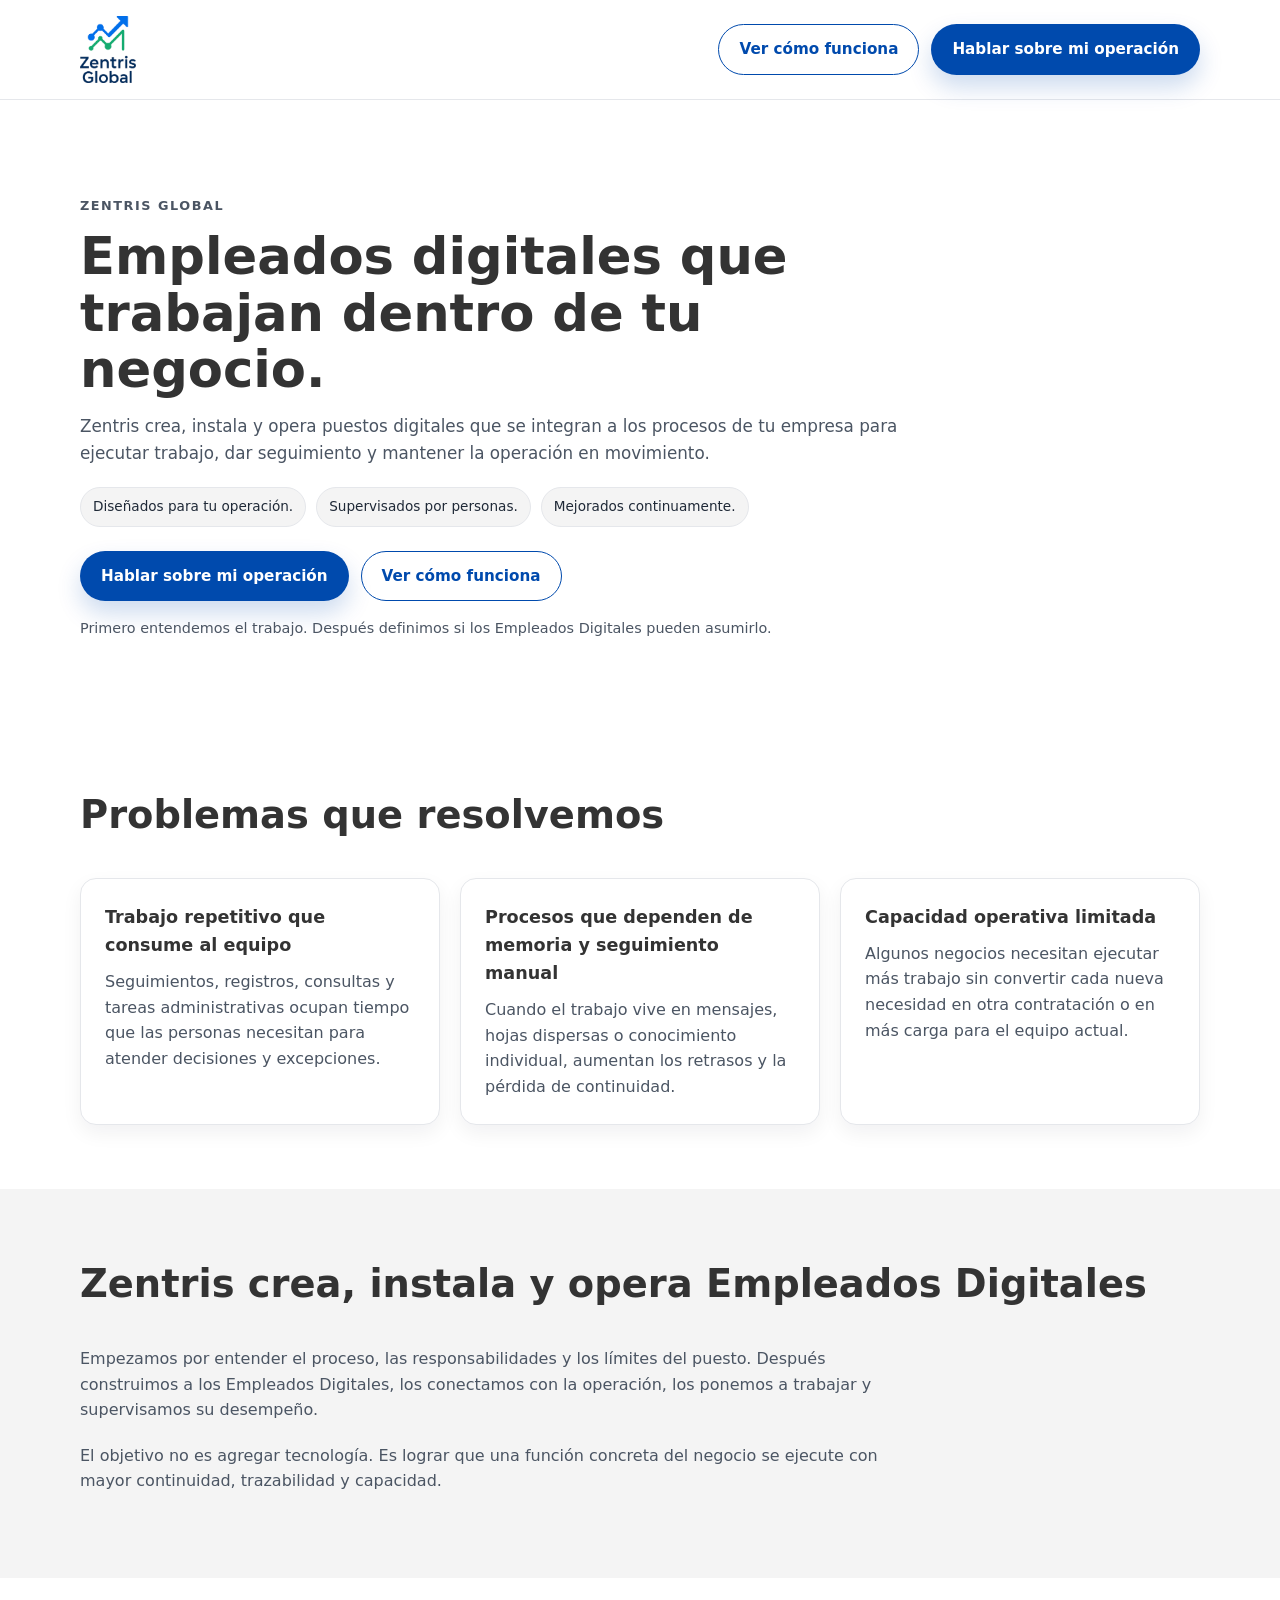
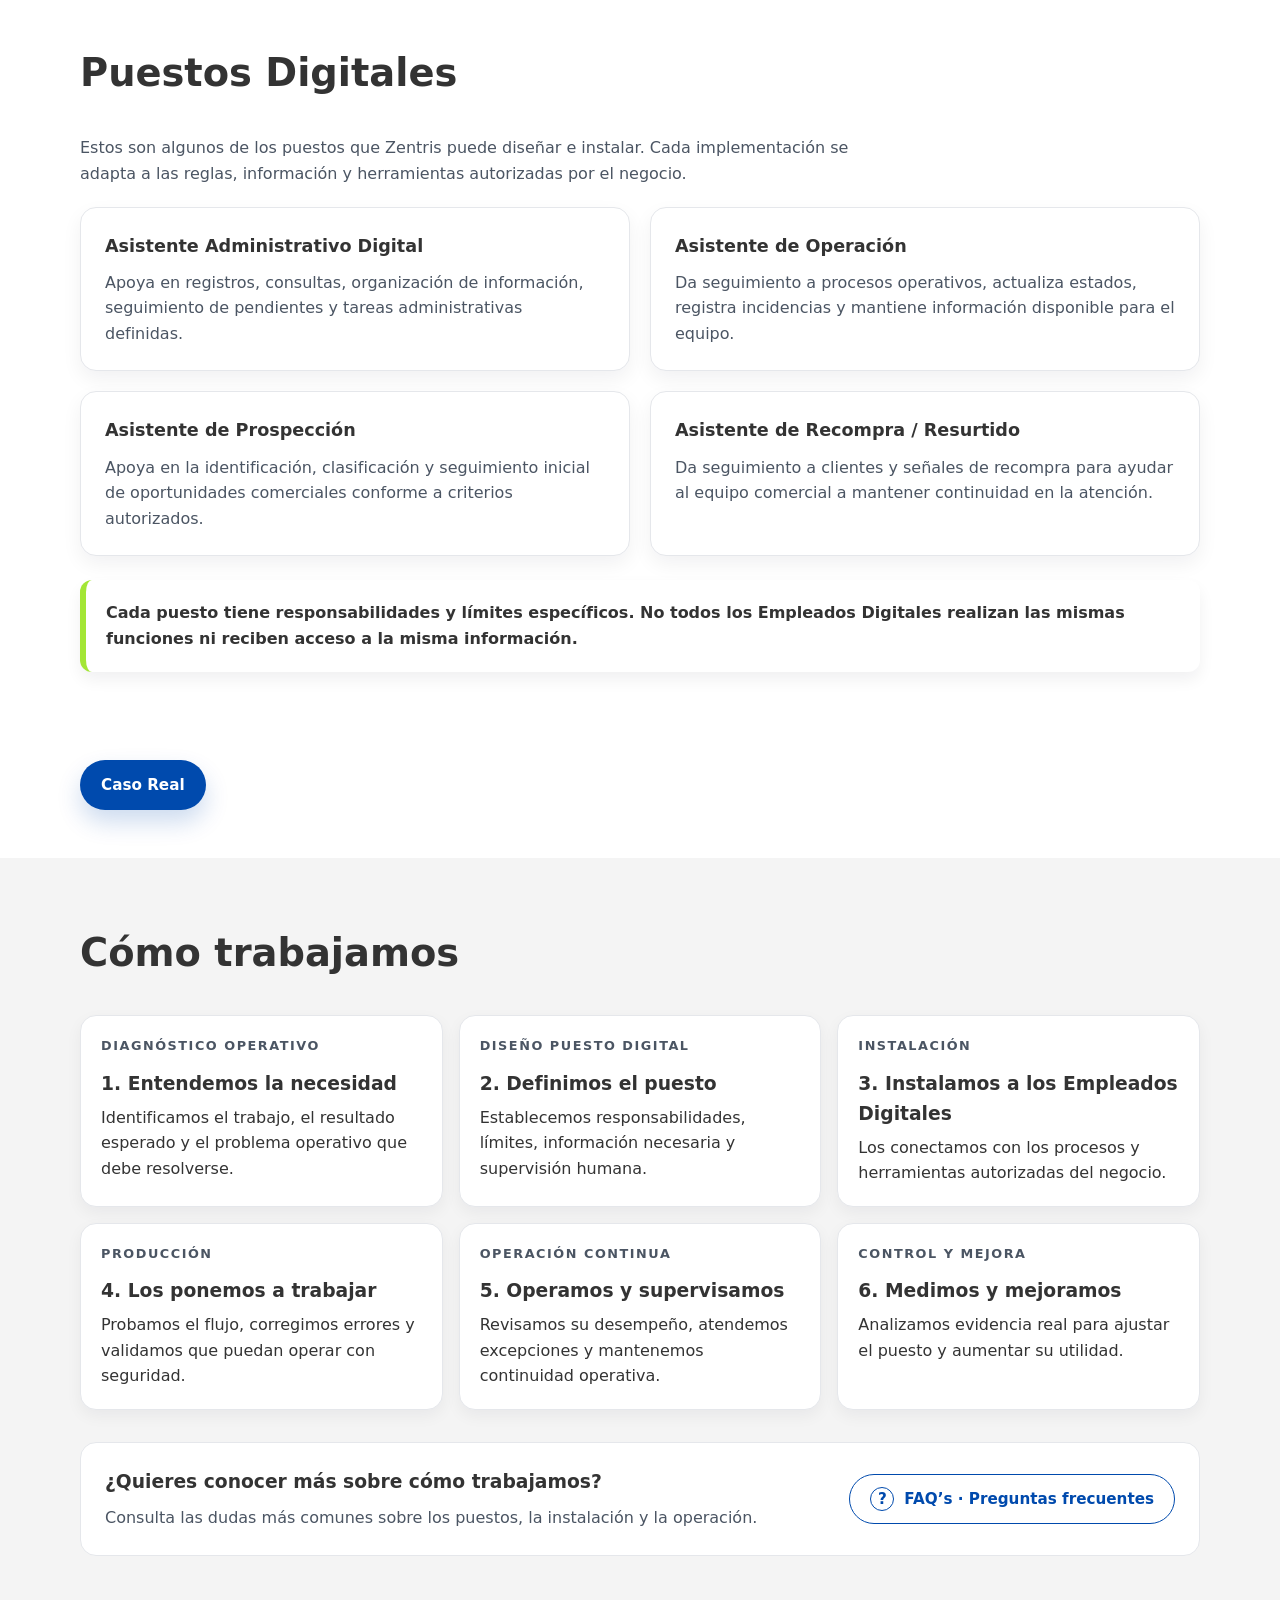
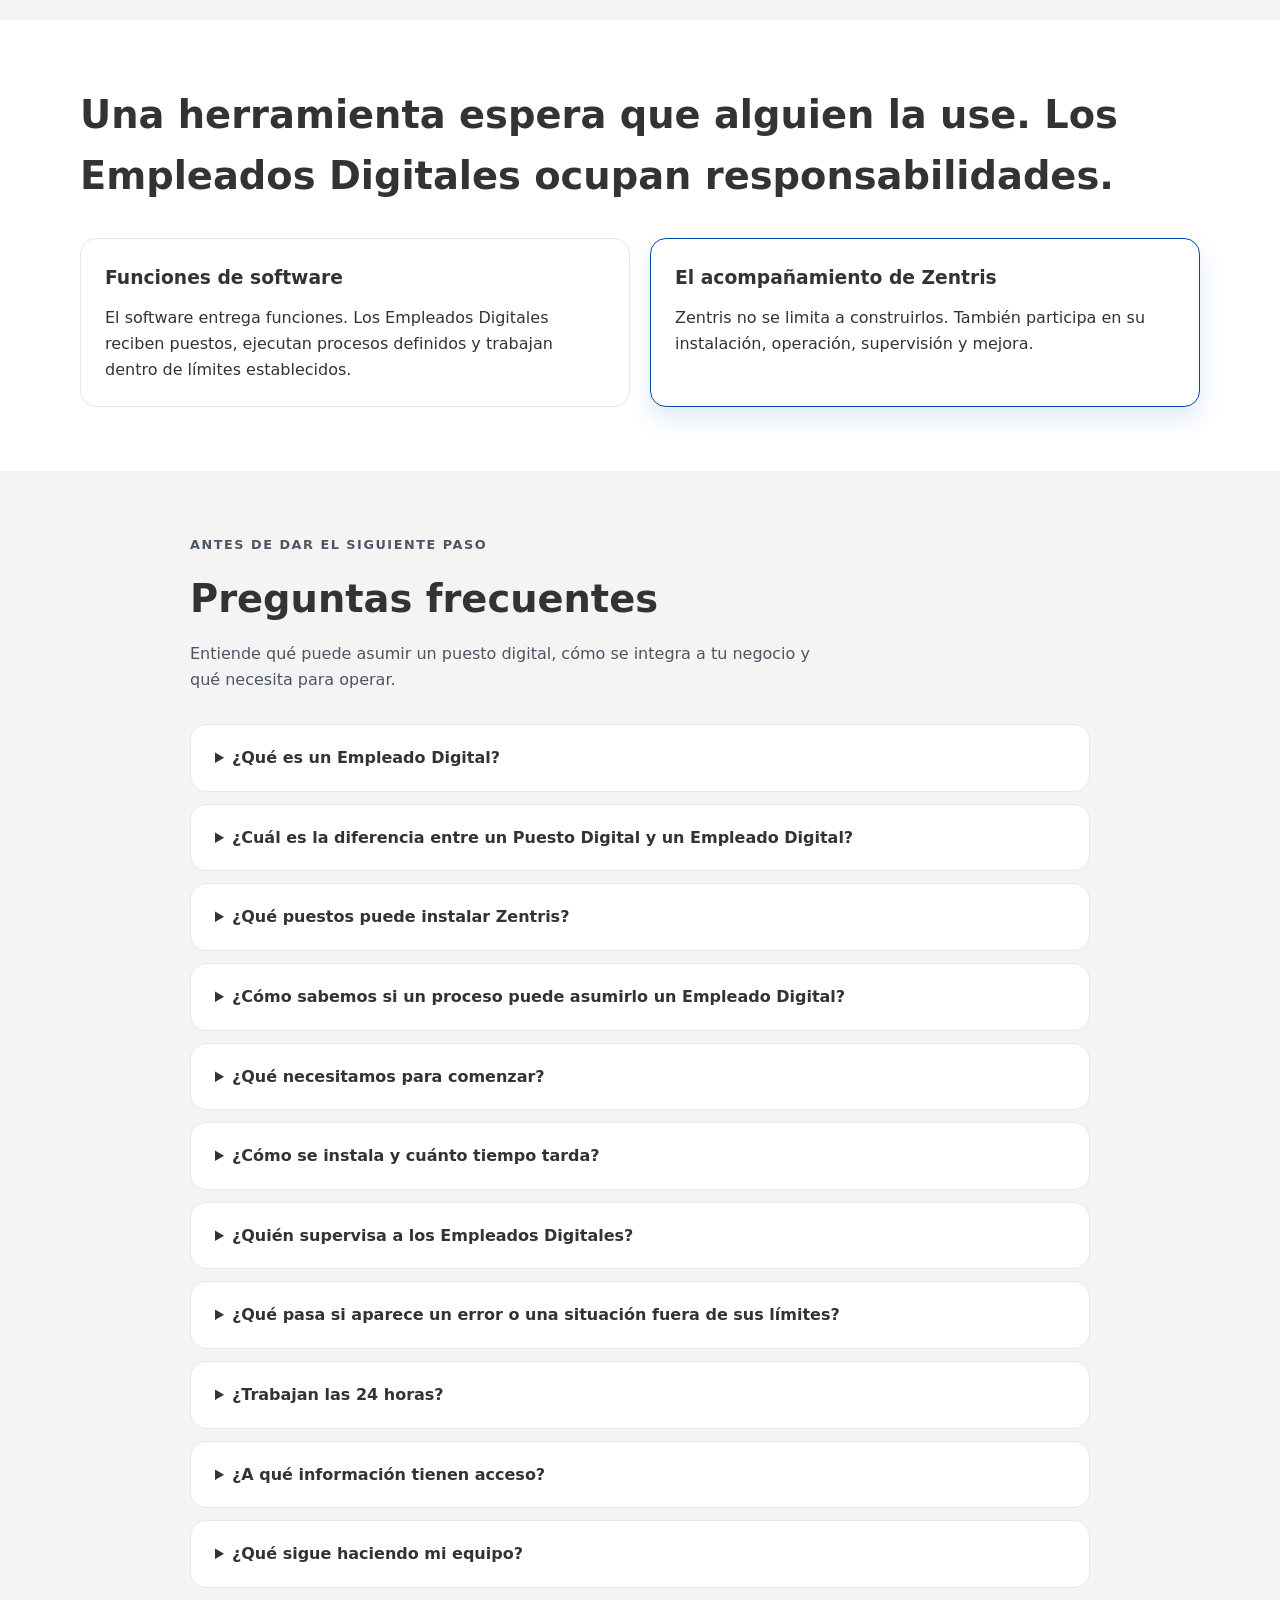
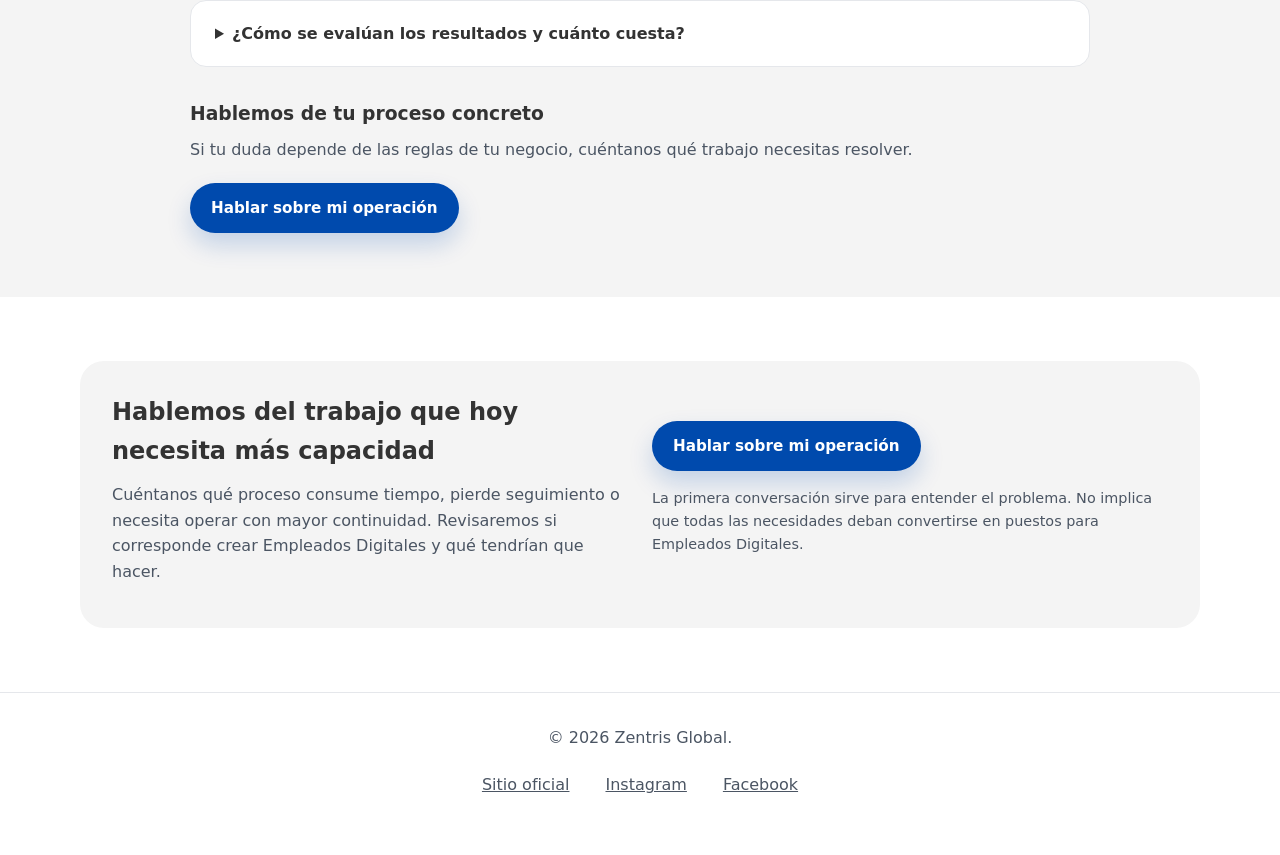
==== commit f652eb53: "Add accessible FAQ section linked from how we work" ====
--- a/index.html
+++ b/index.html
@@ -155,6 +155,10 @@
               <p>Analizamos evidencia real para ajustar el puesto y aumentar su utilidad.</p>
             </li>
           </ol>
+          <div class="faq-entry">
+            <div><h3>¿Quieres conocer más sobre cómo trabajamos?</h3><p>Consulta las dudas más comunes sobre los puestos, la instalación y la operación.</p></div>
+            <a class="btn btn-outline faq-button" href="#faqs"><span class="faq-button-icon" aria-hidden="true">?</span>FAQ’s · Preguntas frecuentes</a>
+          </div>
         </div>
       </section>
       <section class="section">
@@ -172,6 +176,26 @@
               <p>Zentris no se limita a construirlos. También participa en su instalación, operación, supervisión y mejora.</p>
             </div>
           </div>
+        </div>
+      </section>
+      <section id="faqs" class="section section-muted" aria-labelledby="faq-title" tabindex="-1">
+        <div class="container faq-container">
+          <div class="section-heading"><p class="eyebrow">Antes de dar el siguiente paso</p><h2 id="faq-title">Preguntas frecuentes</h2><p>Entiende qué puede asumir un puesto digital, cómo se integra a tu negocio y qué necesita para operar.</p></div>
+          <div class="faq-list">
+            <details class="faq-item"><summary>¿Qué es un Empleado Digital?</summary><div class="faq-answer"><p>Es un empleado diseñado para ejecutar trabajo definido dentro de la operación de un negocio. Tiene responsabilidades, límites, procesos, información autorizada y una persona responsable de supervisarlo. Zentris lo crea, lo instala y participa en su operación y mejora.</p></div></details>
+            <details class="faq-item"><summary>¿Cuál es la diferencia entre un Puesto Digital y un Empleado Digital?</summary><div class="faq-answer"><p>El Puesto Digital define la función que necesita el negocio. Los Empleados Digitales asumen responsabilidades dentro de esa función. Un puesto puede integrar más de un Empleado Digital: en el caso de recompra mostrado, Ana administra la cartera y Axel analiza datos para encontrar oportunidades. <a href="/caso-real">Explorar el Caso Real de recompra</a>.</p></div></details>
+            <details class="faq-item"><summary>¿Qué puestos puede instalar Zentris?</summary><div class="faq-answer"><p>Los puestos comerciales actuales son Asistente Administrativo Digital, Asistente de Operación, Asistente de Prospección y Asistente de Recompra / Resurtido. Cada implementación se adapta a las reglas del negocio; los puestos no comparten necesariamente las mismas funciones ni el mismo acceso a información.</p></div></details>
+            <details class="faq-item"><summary>¿Cómo sabemos si un proceso puede asumirlo un Empleado Digital?</summary><div class="faq-answer"><p>Empezamos con un diagnóstico operativo: revisamos el trabajo, el resultado esperado y las reglas del proceso. Después definimos si puede convertirse en un puesto con responsabilidades claras y supervisión humana. No todas las necesidades deben convertirse en un Empleado Digital.</p></div></details>
+            <details class="faq-item"><summary>¿Qué necesitamos para comenzar?</summary><div class="faq-answer"><p>Una descripción del proceso, quién lo realiza, qué información necesita y dónde se pierde tiempo o seguimiento. Durante el diseño del puesto se define qué información y herramientas del negocio estarán autorizadas y quién supervisará su trabajo.</p></div></details>
+            <details class="faq-item"><summary>¿Cómo se instala y cuánto tiempo tarda?</summary><div class="faq-answer"><p>El proceso incluye diagnóstico operativo, diseño del puesto, instalación, puesta en producción, operación continua y control y mejora. El plazo depende del alcance, las conexiones necesarias y las validaciones del negocio; se define después de entender el proceso. La puesta en producción requiere probar los flujos y corregir errores.</p></div></details>
+            <details class="faq-item"><summary>¿Quién supervisa a los Empleados Digitales?</summary><div class="faq-answer"><p>Cada puesto debe tener una persona responsable de supervisarlo. Zentris participa en la instalación, la operación, la revisión del desempeño y la mejora. El negocio conserva la responsabilidad de autorizar información, reglas y decisiones que le corresponden.</p></div></details>
+            <details class="faq-item"><summary>¿Qué pasa si aparece un error o una situación fuera de sus límites?</summary><div class="faq-answer"><p>El diseño del puesto establece qué puede resolver y qué debe revisar una persona. Las excepciones, los responsables y la forma de darles seguimiento se definen para cada proceso. La evidencia de la operación sirve para corregir errores y ajustar el puesto.</p></div></details>
+            <details class="faq-item"><summary>¿Trabajan las 24 horas?</summary><div class="faq-answer"><p>La disponibilidad depende del puesto, del proceso y de la cobertura acordada. No todos los Empleados Digitales operan con el mismo horario, ni todas las tareas requieren disponibilidad continua.</p></div></details>
+            <details class="faq-item"><summary>¿A qué información tienen acceso?</summary><div class="faq-answer"><p>A la información autorizada para sus responsabilidades. El alcance se define al diseñar el puesto y no implica acceso a toda la empresa. Las reglas sobre qué consultar, registrar o comunicar deben quedar establecidas para cada implementación.</p></div></details>
+            <details class="faq-item"><summary>¿Qué sigue haciendo mi equipo?</summary><div class="faq-answer"><p>Las personas supervisan, atienden decisiones y resuelven excepciones. La distribución del trabajo depende del puesto: por ejemplo, en recompra los Empleados Digitales preparan contexto y recomendaciones; el vendedor conversa con el cliente y confirma lo acordado.</p></div></details>
+            <details class="faq-item"><summary>¿Cómo se evalúan los resultados y cuánto cuesta?</summary><div class="faq-answer"><p>Se define qué resultado se espera del puesto y se revisa evidencia de la operación para evaluar su utilidad. Los resultados de un caso no garantizan los mismos resultados en otro negocio. El costo depende del alcance del puesto y de la operación requerida; la primera conversación permite entender esa necesidad. <a href="https://wa.me/525645741746">Hablar sobre mi operación</a>.</p></div></details>
+          </div>
+          <div class="faq-contact"><h3>Hablemos de tu proceso concreto</h3><p>Si tu duda depende de las reglas de tu negocio, cuéntanos qué trabajo necesitas resolver.</p><a class="btn btn-primary" href="https://wa.me/525645741746">Hablar sobre mi operación</a></div>
         </div>
       </section>
       <section class="section final-cta" id="contacto">
--- a/styles.css
+++ b/styles.css
@@ -490,3 +490,37 @@
 .hero-simplified .hero-copy { max-width: 820px; }
 .case-real-cta { padding-block: 24px 48px; }
 #demo-title { font-size: clamp(1.8rem, 3vw, 2.4rem); line-height: 1.25; margin-bottom: 12px; }
+
+.case-results { margin-top: 64px; }
+.case-results h2, .case-position h2 { font-size: clamp(1.6rem, 3vw, 2.4rem); line-height: 1.25; }
+.case-results-grid { display: grid; gap: 20px; margin-top: 28px; }
+.case-result { background: var(--blue); color: white; border-radius: 20px; padding: 32px; }
+.case-result-value { font-size: clamp(3rem, 7vw, 5rem); font-weight: 750; line-height: 1.1; margin-bottom: 20px; }
+.case-result-value span { display: block; font-size: 1rem; font-weight: 600; margin-bottom: 8px; }
+.case-result h3 { font-size: 1.1rem; max-width: 380px; }
+.case-position { margin-top: 64px; }
+.case-installed > h3 { margin-bottom: 20px; }
+.case-installed h4 { font-size: 1.1rem; margin-bottom: 10px; }
+.case-human { border-left: 5px solid var(--lime); padding: 20px; margin-top: 24px; background: white; border-radius: 12px; }
+@media (min-width: 768px) { .case-results-grid { grid-template-columns: repeat(2, minmax(0, 1fr)); } }
+
+.case-result-context { margin-top: 16px; }
+.case-employee-role { font-weight: 600; margin-bottom: 12px; }
+@media (min-width: 768px) { .case-installed .card-grid { grid-template-columns: repeat(2, minmax(0, 1fr)); } }
+
+.faq-entry { display: flex; flex-wrap: wrap; align-items: center; justify-content: space-between; gap: 24px; margin-top: 32px; padding: 24px; border: 1px solid var(--border); background: var(--white); border-radius: 16px; }
+.faq-entry h3 { margin-bottom: 8px; }
+.faq-entry p, .faq-contact p { color: var(--muted); }
+.faq-button { gap: 10px; }
+.faq-button-icon { width: 24px; height: 24px; display: inline-flex; align-items: center; justify-content: center; border: 1px solid currentColor; border-radius: 50%; font-weight: 700; flex-shrink: 0; }
+.faq-container { max-width: 900px; }
+.faq-list { display: grid; gap: 12px; }
+.faq-item { border: 1px solid var(--border); border-radius: 16px; background: var(--white); }
+.faq-item summary { min-height: 56px; padding: 20px 24px; font-weight: 650; cursor: pointer; border-radius: 16px; }
+.faq-item[open] { border-color: var(--blue); }
+.faq-answer { padding: 0 24px 24px; color: var(--muted); }
+.faq-answer a { display: inline; color: var(--blue); text-decoration: underline; text-underline-offset: 3px; }
+.faq-contact { margin-top: 32px; }
+.faq-contact p { margin: 8px 0 20px; }
+#faqs:focus { outline: none; }
+@media (max-width: 480px) { .faq-entry { padding: 20px; } .faq-button { width: 100%; } .faq-item summary { padding: 18px; } .faq-answer { padding: 0 18px 20px; } }
